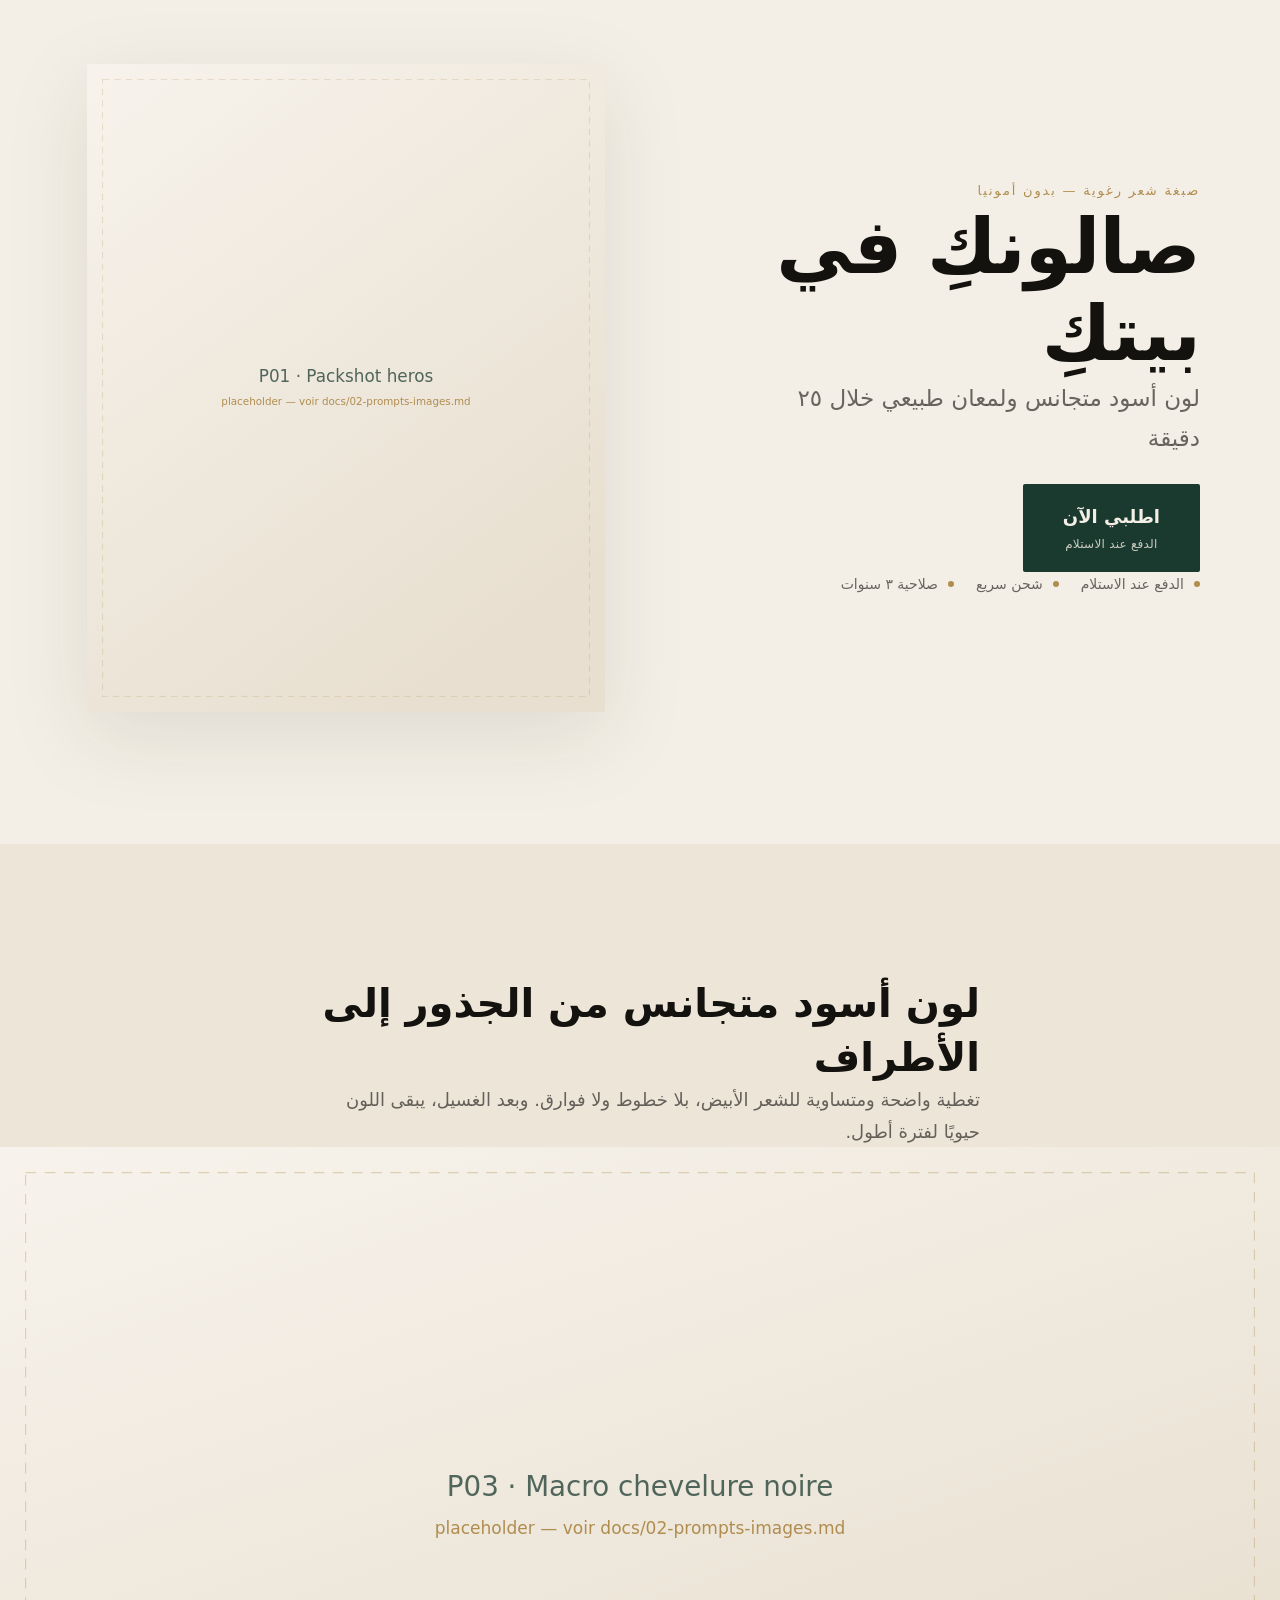
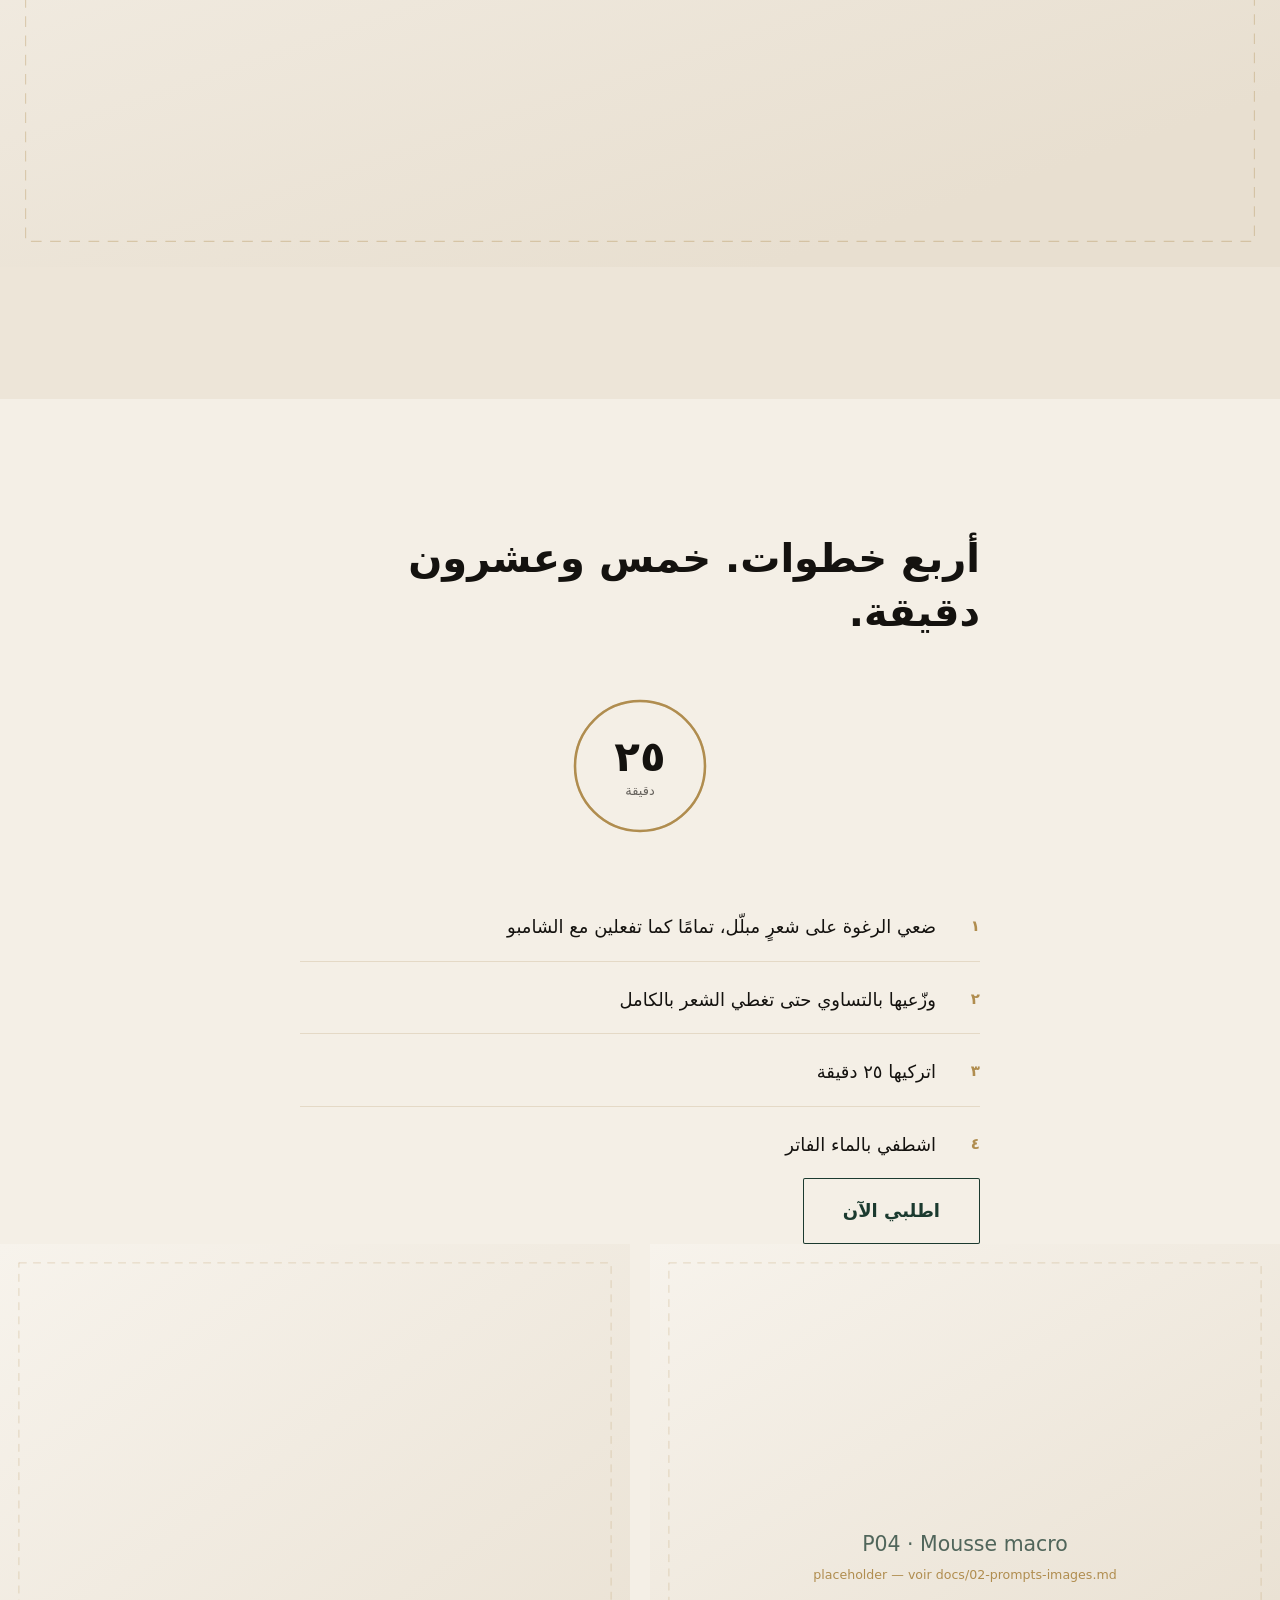
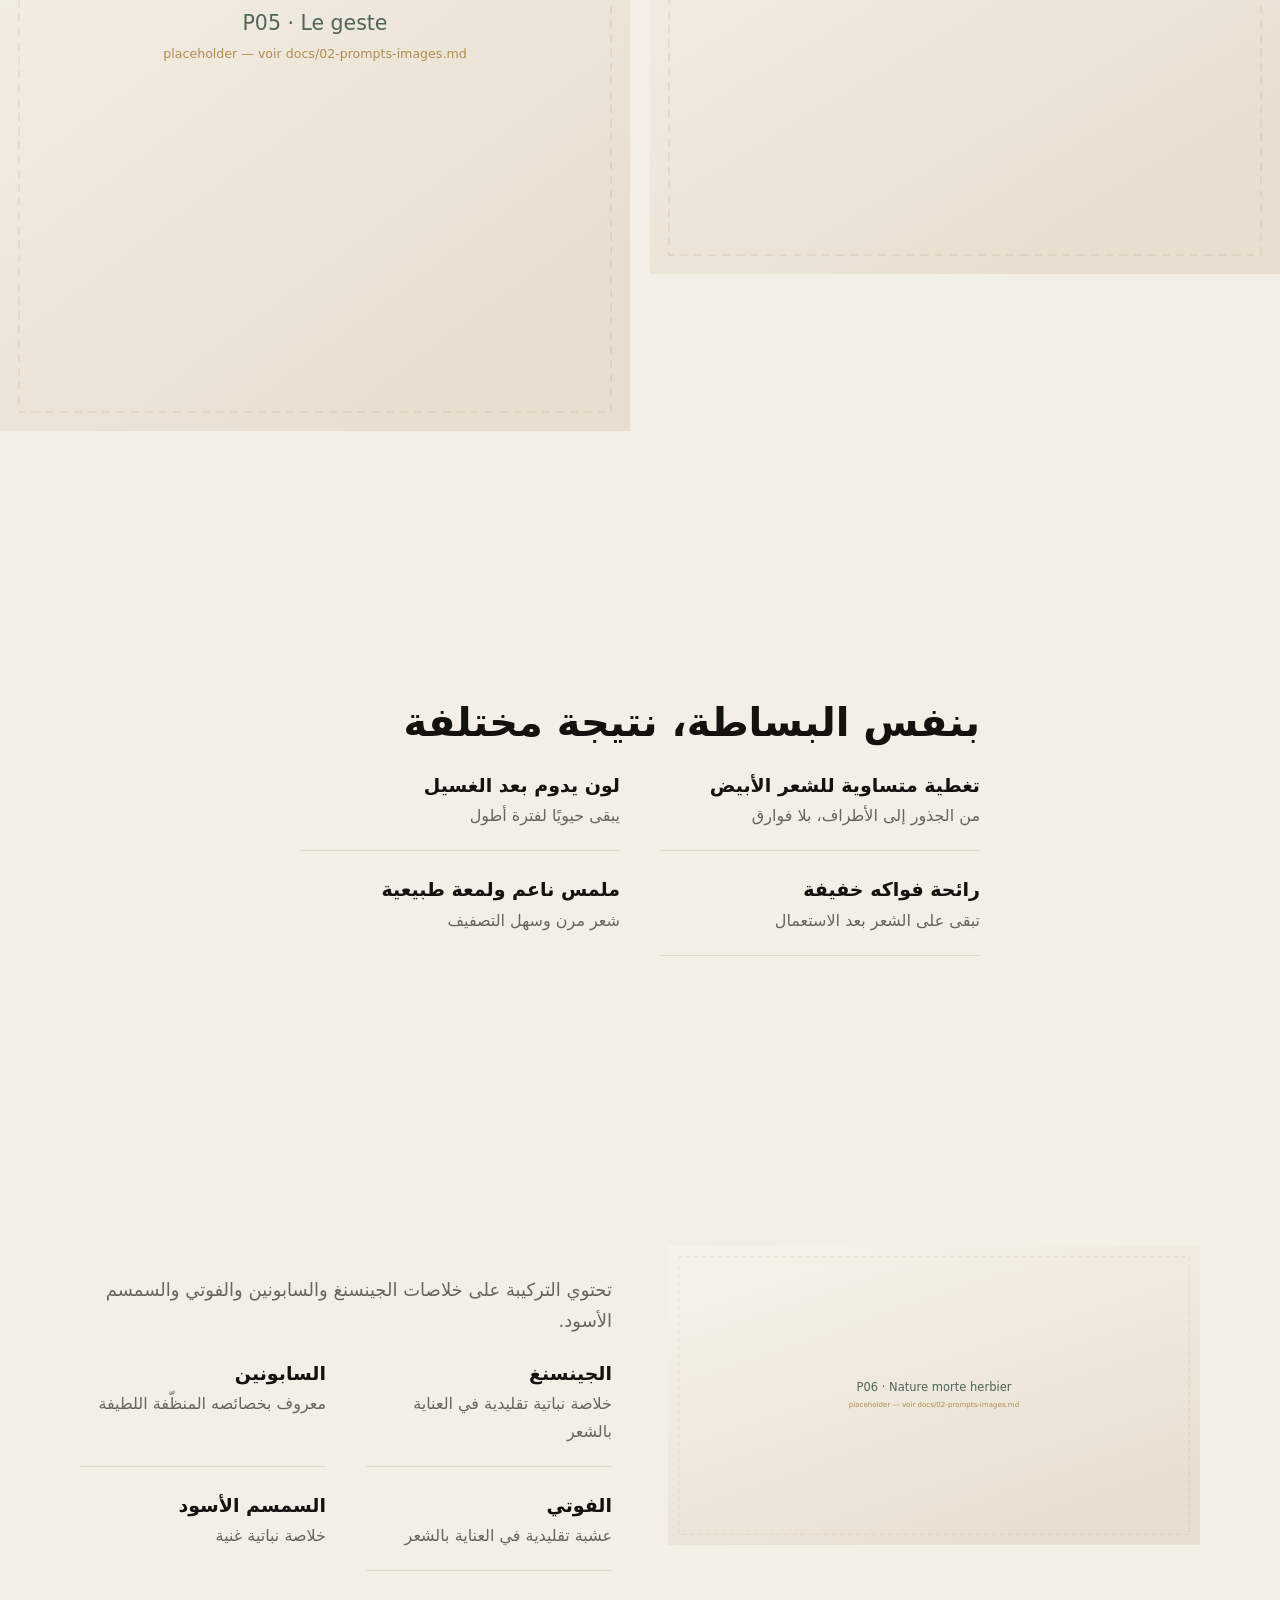
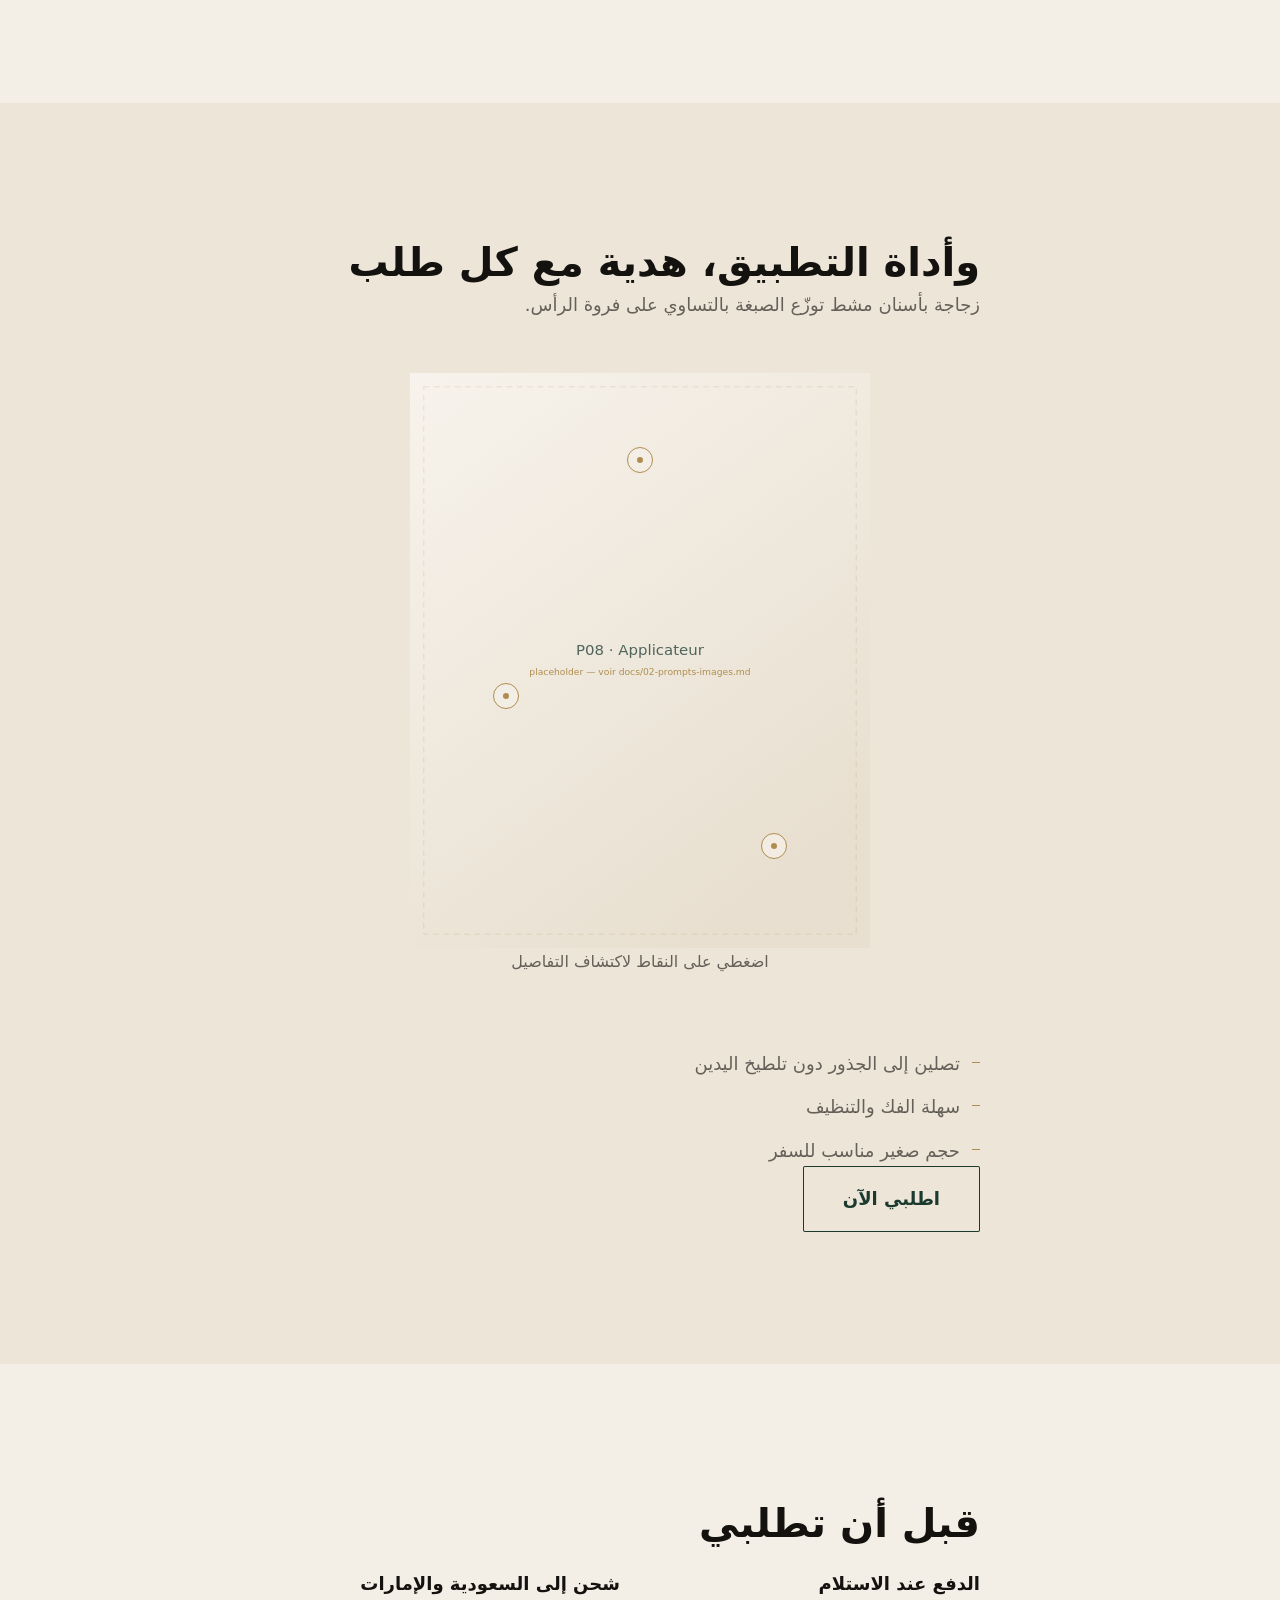
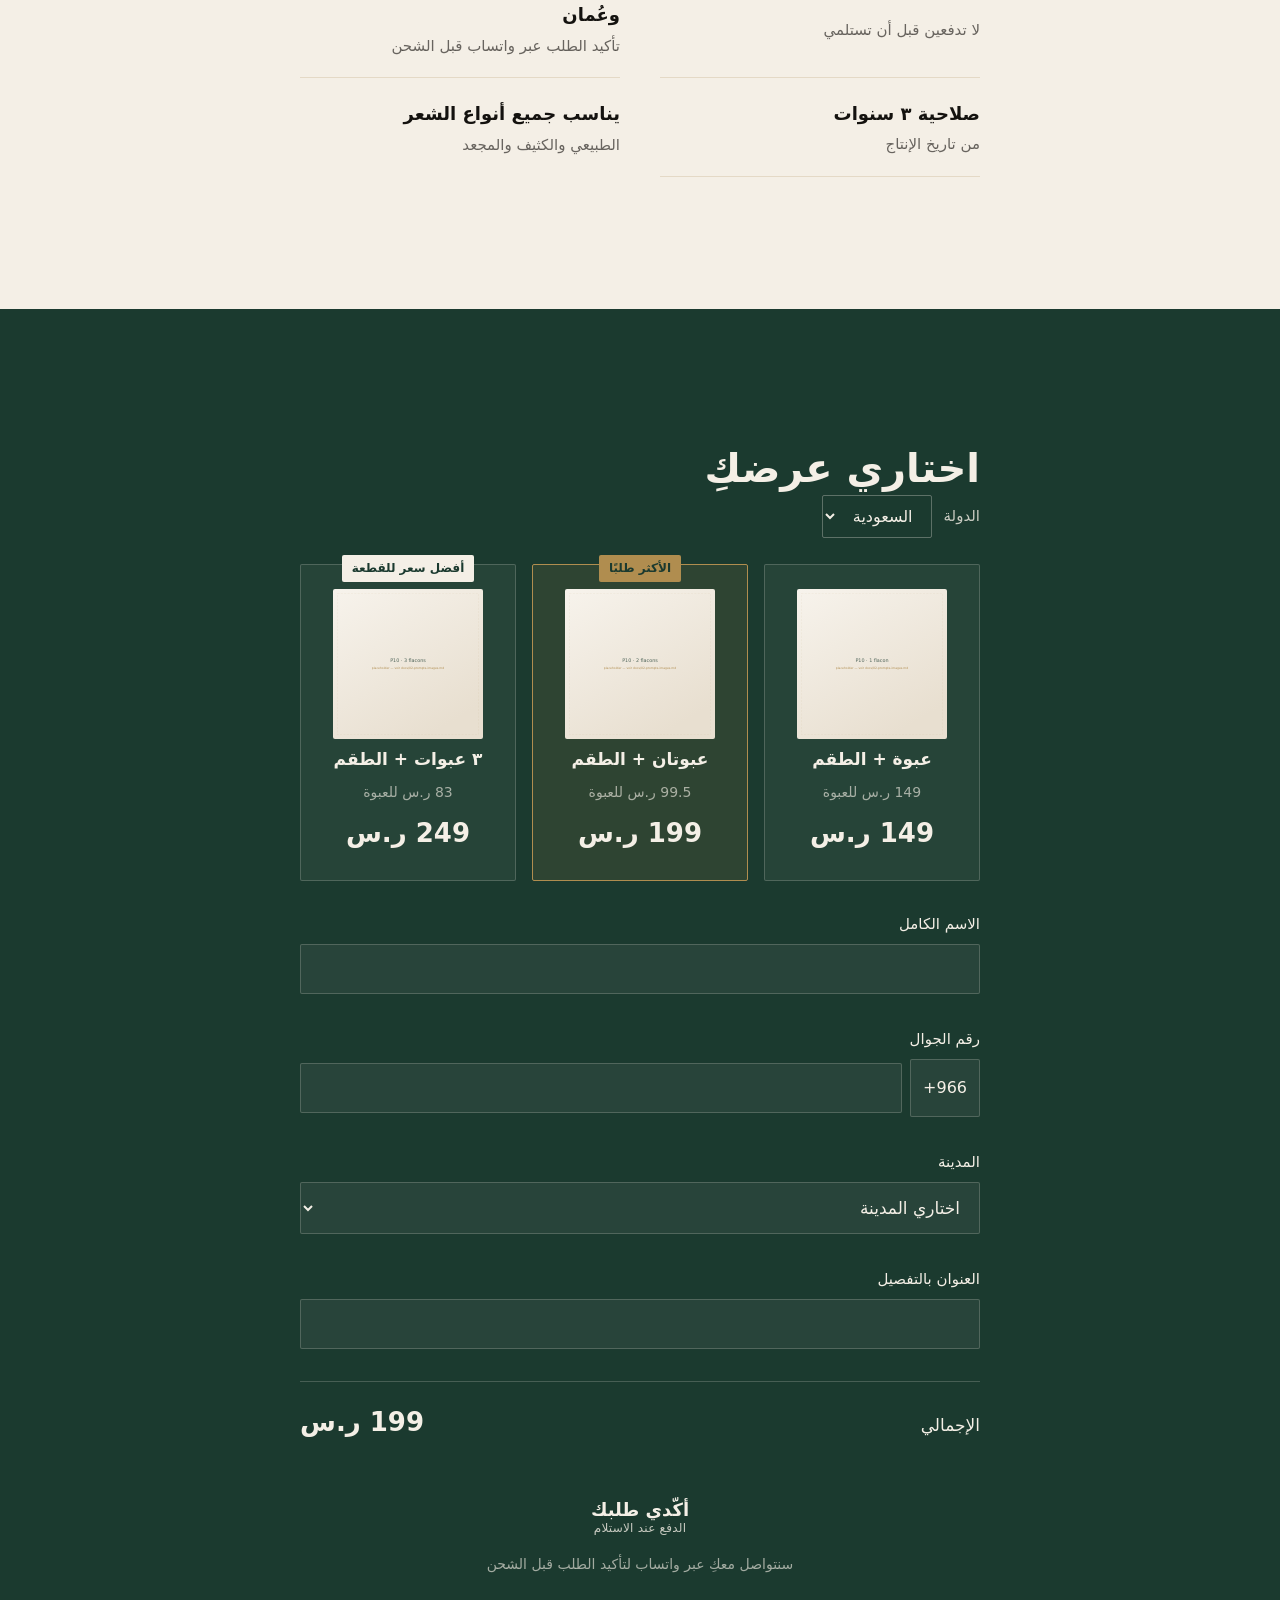
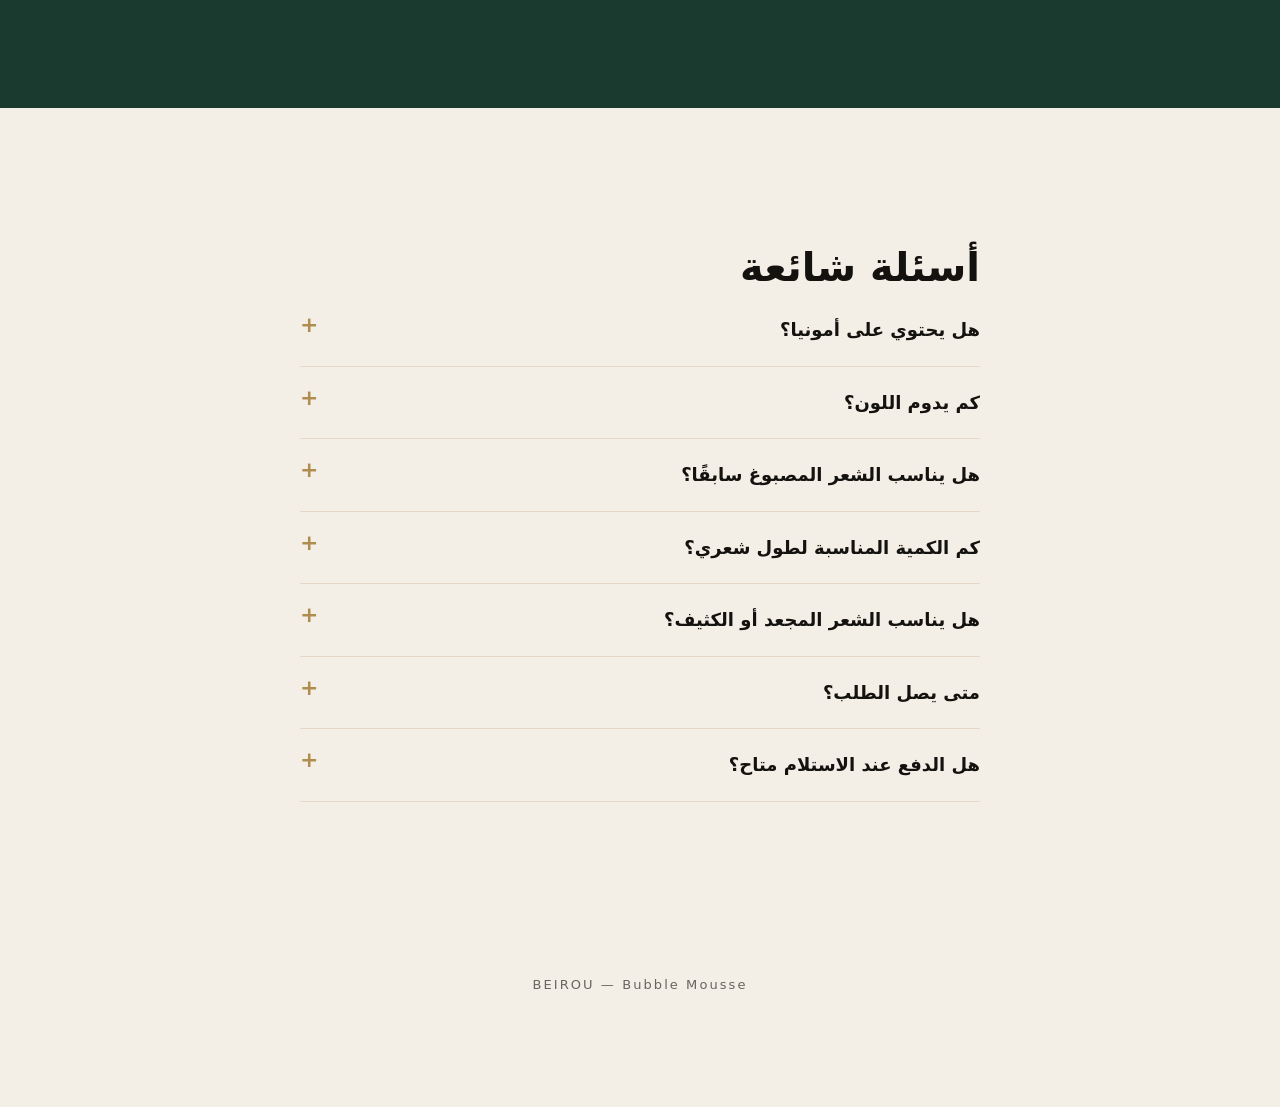
==== experiments/bubble-mousse-premium/prototype/index.html @ f6f44ac1 "Ajoute la grille tarifaire, la strategie Shopify et le prototype Pricing : devise SAR retenue, palie" ====
<!doctype html>
<html lang="ar" dir="rtl">
<head>
<meta charset="utf-8">
<meta name="viewport" content="width=device-width, initial-scale=1, viewport-fit=cover">
<title>Bubble Mousse — صالونكِ في بيتكِ</title>
<meta name="description" content="صبغة شعر رغوية بلون أسود متجانس ولمعان طبيعي خلال ٢٥ دقيقة. الدفع عند الاستلام.">
<link rel="stylesheet" href="lp-bm.css">
</head>
<body class="lp-bm">

<!-- ============ 1 · HERO ============ -->
<header class="lp-bm-hero">
  <div class="lp-bm-wrap lp-bm-hero__grid">
    <figure class="lp-bm-hero__media">
      <img src="img/hero.svg" alt="عبوة Bubble Mousse لصبغة الشعر الرغوية"
           width="800" height="1000" fetchpriority="high" decoding="async">
    </figure>
    <div class="lp-bm-hero__body">
      <p class="lp-bm-eyebrow">صبغة شعر رغوية — بدون أمونيا</p>
      <h1 class="lp-bm-h1">صالونكِ في بيتكِ</h1>
      <p class="lp-bm-lede">لون أسود متجانس ولمعان طبيعي خلال ٢٥ دقيقة</p>
      <a href="#offre" class="lp-bm-btn lp-bm-btn--primary">
        اطلبي الآن<span class="lp-bm-btn__sub">الدفع عند الاستلام</span>
      </a>
      <ul class="lp-bm-strip">
        <li>الدفع عند الاستلام</li>
        <li>شحن سريع</li>
        <li>صلاحية ٣ سنوات</li>
      </ul>
    </div>
  </div>
</header>

<main>

<!-- ============ 2 · LE RÉSULTAT ============ -->
<section class="lp-bm-sec lp-bm-sec--result" aria-labelledby="t-result">
  <div class="lp-bm-wrap lp-bm-narrow">
    <h2 id="t-result" class="lp-bm-h2 js-reveal">لون أسود متجانس من الجذور إلى الأطراف</h2>
    <p class="lp-bm-p js-reveal">
      تغطية واضحة ومتساوية للشعر الأبيض، بلا خطوط ولا فوارق.
      وبعد الغسيل، يبقى اللون حيويًا لفترة أطول.
    </p>
  </div>
  <figure class="lp-bm-figure js-reveal">
    <img src="img/result.svg" alt="خصلات شعر أسود لامع" width="1200" height="675" loading="lazy" decoding="async">
  </figure>
  <!-- EMPLACEMENT RÉSERVÉ : photos de résultat réelles. Ne jamais générer en IA. -->
</section>

<!-- ============ 3 · LES 25 MINUTES ============ -->
<section class="lp-bm-sec lp-bm-sec--steps" aria-labelledby="t-steps">
  <div class="lp-bm-wrap lp-bm-narrow">
    <h2 id="t-steps" class="lp-bm-h2 js-reveal">أربع خطوات. خمس وعشرون دقيقة.</h2>

    <div class="lp-bm-timer js-reveal" data-timer>
      <svg class="lp-bm-timer__svg" viewBox="0 0 120 120" aria-hidden="true">
        <circle class="lp-bm-timer__track" cx="60" cy="60" r="52"/>
        <circle class="lp-bm-timer__fill"  cx="60" cy="60" r="52"/>
      </svg>
      <p class="lp-bm-timer__num">٢٥<span>دقيقة</span></p>
    </div>

    <ol class="lp-bm-steps">
      <li class="js-reveal"><span class="lp-bm-steps__n">١</span>ضعي الرغوة على شعرٍ مبلّل، تمامًا كما تفعلين مع الشامبو</li>
      <li class="js-reveal"><span class="lp-bm-steps__n">٢</span>وزّعيها بالتساوي حتى تغطي الشعر بالكامل</li>
      <li class="js-reveal"><span class="lp-bm-steps__n">٣</span>اتركيها ٢٥ دقيقة</li>
      <li class="js-reveal"><span class="lp-bm-steps__n">٤</span>اشطفي بالماء الفاتر</li>
    </ol>

    <p class="lp-bm-cta-inline"><a href="#offre" class="lp-bm-btn lp-bm-btn--ghost">اطلبي الآن</a></p>
  </div>
  <figure class="lp-bm-figure lp-bm-figure--split js-reveal">
    <img src="img/foam.svg" alt="رغوة ناعمة" width="800" height="800" loading="lazy" decoding="async">
    <img src="img/gesture.svg" alt="توزيع الرغوة على الشعر" width="800" height="1000" loading="lazy" decoding="async">
  </figure>
</section>

<!-- ============ 4 · BÉNÉFICES ============ -->
<section class="lp-bm-sec" aria-labelledby="t-benefits">
  <div class="lp-bm-wrap lp-bm-narrow">
    <h2 id="t-benefits" class="lp-bm-h2 js-reveal">بنفس البساطة، نتيجة مختلفة</h2>
    <dl class="lp-bm-benefits">
      <div class="js-reveal"><dt>تغطية متساوية للشعر الأبيض</dt><dd>من الجذور إلى الأطراف، بلا فوارق</dd></div>
      <div class="js-reveal"><dt>لون يدوم بعد الغسيل</dt><dd>يبقى حيويًا لفترة أطول</dd></div>
      <div class="js-reveal"><dt>رائحة فواكه خفيفة</dt><dd>تبقى على الشعر بعد الاستعمال</dd></div>
      <div class="js-reveal"><dt>ملمس ناعم ولمعة طبيعية</dt><dd>شعر مرن وسهل التصفيف</dd></div>
    </dl>
  </div>
</section>

<!-- ============ 5 · BOTANIQUE ============ -->
<section class="lp-bm-sec lp-bm-sec--botanical" aria-labelledby="t-bot">
  <div class="lp-bm-wrap lp-bm-two">
    <figure class="lp-bm-figure js-reveal">
      <img src="img/botanical.svg" alt="خلاصات نباتية" width="1200" height="675" loading="lazy" decoding="async">
    </figure>
    <div>
      <h2 id="t-bot" class="lp-bm-h2 js-reveal">خلاصات نباتية في التركيبة</h2>
      <p class="lp-bm-p js-reveal">
        تحتوي التركيبة على خلاصات الجينسنغ والسابونين والفوتي والسمسم الأسود.
      </p>
      <!-- Formulation volontairement descriptive : ce que la formule CONTIENT,
           jamais ce que les extraits FONT. Ne pas ajouter « صبغة نباتية ». -->
      <dl class="lp-bm-actives">
        <div class="js-reveal"><dt>الجينسنغ</dt><dd>خلاصة نباتية تقليدية في العناية بالشعر</dd></div>
        <div class="js-reveal"><dt>السابونين</dt><dd>معروف بخصائصه المنظّفة اللطيفة</dd></div>
        <div class="js-reveal"><dt>الفوتي</dt><dd>عشبة تقليدية في العناية بالشعر</dd></div>
        <div class="js-reveal"><dt>السمسم الأسود</dt><dd>خلاصة نباتية غنية</dd></div>
      </dl>
    </div>
  </div>
</section>

<!-- ============ 6 · LE KIT OFFERT ============ -->
<section class="lp-bm-sec lp-bm-sec--kit" aria-labelledby="t-kit">
  <div class="lp-bm-wrap lp-bm-narrow">
    <h2 id="t-kit" class="lp-bm-h2 js-reveal">وأداة التطبيق، هدية مع كل طلب</h2>
    <p class="lp-bm-p js-reveal">زجاجة بأسنان مشط توزّع الصبغة بالتساوي على فروة الرأس.</p>
  </div>

  <div class="lp-bm-wrap lp-bm-hotspots js-reveal">
    <img src="img/applicator.svg" alt="زجاجة التطبيق بأسنان مشط" width="800" height="1000" loading="lazy" decoding="async">
    <button class="lp-bm-hs" style="--x:50%; --y:14%" data-hs="أسنان مشط توزّع الصبغة بالتساوي" aria-label="أسنان المشط"></button>
    <button class="lp-bm-hs" style="--x:62%; --y:52%" data-hs="خطوط قياس للتحكم بالكمية" aria-label="خطوط القياس"></button>
    <button class="lp-bm-hs" style="--x:38%; --y:76%" data-hs="بلاستيك مرن يمكن ضغطه بيد واحدة" aria-label="الجسم المرن"></button>
    <p class="lp-bm-hs__out" data-hs-out role="status">اضغطي على النقاط لاكتشاف التفاصيل</p>
  </div>

  <div class="lp-bm-wrap lp-bm-narrow">
    <ul class="lp-bm-list js-reveal">
      <li>تصلين إلى الجذور دون تلطيخ اليدين</li>
      <li>سهلة الفك والتنظيف</li>
      <li>حجم صغير مناسب للسفر</li>
    </ul>
    <p class="lp-bm-cta-inline"><a href="#offre" class="lp-bm-btn lp-bm-btn--ghost">اطلبي الآن</a></p>
  </div>
</section>

<!-- ============ 7 · RÉASSURANCE ============ -->
<section class="lp-bm-sec lp-bm-sec--trust" aria-labelledby="t-trust">
  <div class="lp-bm-wrap lp-bm-narrow">
    <h2 id="t-trust" class="lp-bm-h2 js-reveal">قبل أن تطلبي</h2>
    <ul class="lp-bm-trust js-reveal">
      <li><strong>الدفع عند الاستلام</strong><span>لا تدفعين قبل أن تستلمي</span></li>
      <li><strong>شحن إلى السعودية والإمارات وعُمان</strong><span>تأكيد الطلب عبر واتساب قبل الشحن</span></li>
      <li><strong>صلاحية ٣ سنوات</strong><span>من تاريخ الإنتاج</span></li>
      <li><strong>يناسب جميع أنواع الشعر</strong><span>الطبيعي والكثيف والمجعد</span></li>
    </ul>
    <!-- EMPLACEMENT RÉSERVÉ : avis clients RÉELS uniquement.
         Si aucun avis authentique n'est disponible, cette zone reste absente. -->
  </div>
</section>

<!-- ============ 8 · OFFRE + COMMANDE ============ -->
<section class="lp-bm-sec lp-bm-sec--offer" id="offre" aria-labelledby="t-offer">
  <div class="lp-bm-wrap lp-bm-narrow">
    <h2 id="t-offer" class="lp-bm-h2 js-reveal">اختاري عرضكِ</h2>

    <div class="lp-bm-country js-reveal">
      <label for="country">الدولة</label>
      <select id="country" name="country" data-country>
        <option value="SA" selected>السعودية</option>
        <option value="AE">الإمارات</option>
        <option value="OM">عُمان</option>
      </select>
    </div>

    <form class="lp-bm-form" data-form novalidate>
      <fieldset class="lp-bm-tiers">
        <legend class="lp-bm-sr">اختاري العرض</legend>

        <label class="lp-bm-tier">
          <input type="radio" name="tier" value="1" data-tier="1">
          <img src="img/pack-1.svg" alt="" width="800" height="800" loading="lazy">
          <span class="lp-bm-tier__name">عبوة + الطقم</span>
          <span class="lp-bm-tier__price" data-price="1"></span>
          <span class="lp-bm-tier__unit" data-unit="1"></span>
        </label>

        <label class="lp-bm-tier lp-bm-tier--best">
          <input type="radio" name="tier" value="2" data-tier="2" checked>
          <span class="lp-bm-tier__badge">الأكثر طلبًا</span>
          <img src="img/pack-2.svg" alt="" width="800" height="800" loading="lazy">
          <span class="lp-bm-tier__name">عبوتان + الطقم</span>
          <span class="lp-bm-tier__price" data-price="2"></span>
          <span class="lp-bm-tier__unit" data-unit="2"></span>
        </label>

        <label class="lp-bm-tier">
          <input type="radio" name="tier" value="3" data-tier="3">
          <span class="lp-bm-tier__badge lp-bm-tier__badge--alt">أفضل سعر للقطعة</span>
          <img src="img/pack-3.svg" alt="" width="800" height="800" loading="lazy">
          <span class="lp-bm-tier__name">٣ عبوات + الطقم</span>
          <span class="lp-bm-tier__price" data-price="3"></span>
          <span class="lp-bm-tier__unit" data-unit="3"></span>
        </label>
      </fieldset>

      <div class="lp-bm-field">
        <label for="fullname">الاسم الكامل</label>
        <input id="fullname" name="fullname" type="text" autocomplete="name" required>
        <p class="lp-bm-err" data-err="fullname"></p>
      </div>

      <div class="lp-bm-field">
        <label for="phone">رقم الجوال</label>
        <div class="lp-bm-phone">
          <span class="lp-bm-phone__cc" data-cc>+966</span>
          <input id="phone" name="phone" type="tel" inputmode="numeric"
                 autocomplete="tel-national" required>
        </div>
        <p class="lp-bm-err" data-err="phone"></p>
      </div>

      <div class="lp-bm-field">
        <label for="city">المدينة</label>
        <select id="city" name="city" data-city required></select>
        <p class="lp-bm-err" data-err="city"></p>
      </div>

      <div class="lp-bm-field">
        <label for="address">العنوان بالتفصيل</label>
        <input id="address" name="address" type="text" autocomplete="street-address" required>
        <p class="lp-bm-err" data-err="address"></p>
      </div>

      <div class="lp-bm-total">
        <span>الإجمالي</span>
        <strong data-total></strong>
      </div>

      <button type="submit" class="lp-bm-btn lp-bm-btn--primary lp-bm-btn--block">
        أكّدي طلبك<span class="lp-bm-btn__sub">الدفع عند الاستلام</span>
      </button>
      <p class="lp-bm-note">سنتواصل معكِ عبر واتساب لتأكيد الطلب قبل الشحن</p>
      <p class="lp-bm-ok" data-ok hidden>تم استلام طلبكِ. سنتواصل معكِ قريبًا لتأكيده.</p>
    </form>
  </div>
</section>

<!-- ============ 9 · FAQ ============ -->
<section class="lp-bm-sec lp-bm-sec--faq" aria-labelledby="t-faq">
  <div class="lp-bm-wrap lp-bm-narrow">
    <h2 id="t-faq" class="lp-bm-h2 js-reveal">أسئلة شائعة</h2>

    <details class="lp-bm-faq"><summary>هل يحتوي على أمونيا؟</summary>
      <p>المنتج مُعلن من الشركة المصنّعة على أنه خالٍ من الأمونيا.</p></details>

    <details class="lp-bm-faq"><summary>كم يدوم اللون؟</summary>
      <p>يبقى اللون حيويًا لفترة أطول بعد الغسيل. تختلف المدة حسب نوع الشعر وعدد مرات الغسيل.</p></details>

    <details class="lp-bm-faq"><summary>هل يناسب الشعر المصبوغ سابقًا؟</summary>
      <p>نعم، يمكن استعماله على الشعر المصبوغ سابقًا. يُنصح بتجربة كمية صغيرة على خصلة أولًا.</p></details>

    <details class="lp-bm-faq"><summary>كم الكمية المناسبة لطول شعري؟</summary>
      <p>تعتمد الكمية على طول الشعر وكثافته. خطوط القياس على زجاجة التطبيق تساعدكِ على التحكم بالجرعة.</p></details>

    <details class="lp-bm-faq"><summary>هل يناسب الشعر المجعد أو الكثيف؟</summary>
      <p>نعم، يناسب جميع أنواع الشعر الطبيعي والكثيف والمجعد.</p></details>

    <details class="lp-bm-faq"><summary>متى يصل الطلب؟</summary>
      <p><!-- À REMPLIR : délais réels par pays --><em>[في انتظار مدة الشحن الفعلية لكل دولة]</em></p></details>

    <details class="lp-bm-faq"><summary>هل الدفع عند الاستلام متاح؟</summary>
      <p>نعم. تدفعين للمندوب عند استلام الطلب.</p></details>
  </div>
</section>

</main>

<footer class="lp-bm-foot">
  <p>BEIROU — Bubble Mousse</p>
</footer>

<!-- Barre CTA fixe mobile : le prix y figure en permanence (protection du NDR) -->
<div class="lp-bm-sticky" data-sticky hidden>
  <span class="lp-bm-sticky__price" data-sticky-price></span>
  <a href="#offre" class="lp-bm-btn lp-bm-btn--primary lp-bm-btn--sm">اطلبي الآن</a>
</div>

<script src="lp-bm.js" defer></script>
</body>
</html>
---- experiments/bubble-mousse-premium/prototype/lp-bm.css ----
/* ==========================================================================
   Bubble Mousse — Concept A « الصالون الصامت »
   Isolation : tout est préfixé .lp-bm. Aucun style global, aucune dépendance.
   RTL : propriétés logiques uniquement, aucun left/right codé en dur.
   ========================================================================== */

.lp-bm {
  --ivory:        #F4EFE6;
  --ivory-2:      #EDE5D8;
  --ivory-3:      #E4D9C6;
  --green:        #1B3A2F;
  --green-2:      #2E6B52;
  --gold:         #B08D4F;
  --ink:          #14120F;
  --ink-60:       #14120Fa0;

  --pad:          clamp(20px, 5vw, 40px);
  --sec:          clamp(72px, 12vw, 132px);
  --radius:       2px;

  --f-sans: "Tajawal", "IBM Plex Sans Arabic", "Noto Sans Arabic",
            "Segoe UI", system-ui, sans-serif;

  margin: 0;
  background: var(--ivory);
  color: var(--ink);
  font-family: var(--f-sans);
  font-size: 17px;
  line-height: 1.75;
  -webkit-font-smoothing: antialiased;
  text-rendering: optimizeLegibility;
  overflow-x: hidden;
}

.lp-bm *, .lp-bm *::before, .lp-bm *::after { box-sizing: border-box; }
.lp-bm img { max-width: 100%; height: auto; display: block; }
.lp-bm h1, .lp-bm h2, .lp-bm p, .lp-bm dl, .lp-bm dd, .lp-bm ol, .lp-bm ul,
.lp-bm figure { margin: 0; }
.lp-bm ol, .lp-bm ul { padding: 0; list-style: none; }

.lp-bm-sr {
  position: absolute; width: 1px; height: 1px;
  padding: 0; margin: -1px; overflow: hidden;
  clip-path: inset(50%); white-space: nowrap;
}

.lp-bm-wrap { inline-size: min(100% - var(--pad) * 2, 1120px); margin-inline: auto; }
.lp-bm-narrow { inline-size: min(100% - var(--pad) * 2, 680px); }

/* ---------- Typographie ---------- */

.lp-bm-h1 {
  font-size: clamp(38px, 11vw, 76px);
  line-height: 1.15;
  font-weight: 700;
  letter-spacing: -0.01em;
  margin-block: 6px 14px;
}
.lp-bm-h2 {
  font-size: clamp(26px, 6vw, 40px);
  line-height: 1.35;
  font-weight: 700;
  margin-block-end: 18px;
}
.lp-bm-eyebrow {
  font-size: 13px; letter-spacing: 0.14em;
  text-transform: uppercase;
  color: var(--gold); font-weight: 500;
}
.lp-bm-lede { font-size: clamp(18px, 4.4vw, 23px); color: var(--ink-60); max-inline-size: 30ch; }
.lp-bm-p    { color: var(--ink-60); max-inline-size: 58ch; }

/* ---------- Boutons ---------- */

.lp-bm-btn {
  display: inline-flex; flex-direction: column; align-items: center;
  justify-content: center; gap: 1px;
  padding: 17px 40px;
  border: 0; border-radius: var(--radius);
  font-family: inherit; font-size: 18px; font-weight: 700;
  text-decoration: none; cursor: pointer;
  transition: transform .12s ease, background-color .2s ease;
}
.lp-bm-btn:active { transform: scale(.98); }
.lp-bm-btn--primary { background: var(--green); color: var(--ivory); }
.lp-bm-btn--primary:hover { background: var(--green-2); }
.lp-bm-btn--ghost {
  background: transparent; color: var(--green);
  box-shadow: inset 0 0 0 1px var(--green);
}
.lp-bm-btn--block { inline-size: 100%; }
.lp-bm-btn--sm { padding: 13px 26px; font-size: 16px; }
.lp-bm-btn__sub { font-size: 12px; font-weight: 400; opacity: .8; letter-spacing: .02em; }

/* ---------- 1 · Hero ---------- */

.lp-bm-hero { padding-block: clamp(28px, 6vw, 64px) var(--sec); }
.lp-bm-hero__grid { display: grid; gap: clamp(24px, 5vw, 56px); align-items: center; }
.lp-bm-hero__media img {
  inline-size: 100%; max-block-size: 56svh; object-fit: contain;
  filter: drop-shadow(0 24px 40px #14120f18);
}
.lp-bm-strip {
  display: flex; flex-wrap: wrap; gap: 8px 22px;
  margin-block-start: 22px; font-size: 14px; color: var(--ink-60);
}
.lp-bm-strip li { position: relative; padding-inline-start: 16px; }
.lp-bm-strip li::before {
  content: ""; position: absolute; inset-block-start: .68em; inset-inline-start: 0;
  inline-size: 6px; block-size: 6px; border-radius: 50%; background: var(--gold);
}
.lp-bm-hero__body .lp-bm-btn { margin-block-start: 26px; }

/* ---------- Sections ---------- */

.lp-bm-sec { padding-block: var(--sec); }
.lp-bm-sec--result,
.lp-bm-sec--kit    { background: var(--ivory-2); }
.lp-bm-sec--offer  { background: var(--green); color: var(--ivory); }
.lp-bm-sec--offer .lp-bm-h2 { color: var(--ivory); }

.lp-bm-figure { margin-block-start: clamp(28px, 6vw, 56px); }
.lp-bm-figure img { inline-size: 100%; }
.lp-bm-figure--split { display: grid; gap: 12px; }
.lp-bm-two { display: grid; gap: clamp(28px, 5vw, 56px); align-items: center; }
.lp-bm-cta-inline { margin-block-start: clamp(28px, 5vw, 44px); }

/* ---------- 3 · Timer 25 minutes (animation signature) ---------- */

.lp-bm-timer {
  position: relative; inline-size: 150px; block-size: 150px;
  margin: clamp(30px, 6vw, 52px) auto;
}
.lp-bm-timer__svg { inline-size: 100%; block-size: 100%; transform: rotate(-90deg); }
.lp-bm-timer__track, .lp-bm-timer__fill {
  fill: none; stroke-width: 2; stroke-linecap: round;
}
.lp-bm-timer__track { stroke: var(--ivory-3); }
.lp-bm-timer__fill {
  stroke: var(--gold);
  stroke-dasharray: 327;
  stroke-dashoffset: 327;
  transition: stroke-dashoffset 1200ms cubic-bezier(.22,.61,.36,1);
}
.lp-bm-timer.is-on .lp-bm-timer__fill { stroke-dashoffset: 0; }
.lp-bm-timer__num {
  position: absolute; inset: 0;
  display: flex; flex-direction: column; align-items: center; justify-content: center;
  font-size: 42px; font-weight: 700; line-height: 1;
}
.lp-bm-timer__num span { font-size: 13px; font-weight: 400; color: var(--ink-60); margin-block-start: 6px; }

.lp-bm-steps { display: grid; gap: 4px; counter-reset: s; }
.lp-bm-steps li {
  display: grid; grid-template-columns: auto 1fr; gap: 16px; align-items: start;
  padding-block: 18px;
  border-block-end: 1px solid var(--ivory-3);
}
.lp-bm-steps li:last-child { border-block-end: 0; }
.lp-bm-steps__n {
  font-size: 15px; color: var(--gold); font-weight: 700;
  inline-size: 28px; padding-block-start: 2px;
}

/* ---------- 4 & 5 · Listes de définitions ---------- */

.lp-bm-benefits, .lp-bm-actives { display: grid; gap: 2px; margin-block-start: 14px; }
.lp-bm-benefits > div, .lp-bm-actives > div {
  padding-block: 20px; border-block-end: 1px solid var(--ivory-3);
}
.lp-bm-benefits > div:last-child, .lp-bm-actives > div:last-child { border-block-end: 0; }
.lp-bm-benefits dt, .lp-bm-actives dt { font-weight: 700; font-size: 19px; }
.lp-bm-benefits dd, .lp-bm-actives dd { color: var(--ink-60); margin: 0; font-size: 16px; }

.lp-bm-list { margin-block-start: 24px; display: grid; gap: 12px; color: var(--ink-60); }
.lp-bm-list li { position: relative; padding-inline-start: 20px; }
.lp-bm-list li::before {
  content: ""; position: absolute; inset-block-start: .78em; inset-inline-start: 0;
  inline-size: 8px; block-size: 1px; background: var(--gold);
}

/* ---------- 6 · Hotspots applicateur ---------- */

.lp-bm-hotspots { position: relative; margin-block: clamp(28px, 6vw, 52px); }
.lp-bm-hotspots img { margin-inline: auto; inline-size: min(100%, 460px); }
.lp-bm-hs {
  position: absolute;
  inset-block-start: var(--y); inset-inline-start: var(--x);
  translate: 50% -50%;
  inline-size: 26px; block-size: 26px; padding: 0;
  border: 1px solid var(--gold); border-radius: 50%;
  background: #F4EFE6cc; cursor: pointer;
}
.lp-bm-hs::after {
  content: ""; position: absolute; inset: 50% auto auto 50%; translate: -50% -50%;
  inline-size: 6px; block-size: 6px; border-radius: 50%; background: var(--gold);
}
.lp-bm-hs.is-on { background: var(--gold); }
.lp-bm-hs.is-on::after { background: var(--ivory); }
.lp-bm-hs__out {
  text-align: center; margin-block-start: 18px;
  font-size: 16px; color: var(--ink-60); min-block-size: 3em;
}

/* ---------- 7 · Réassurance ---------- */

.lp-bm-trust { display: grid; gap: 2px; }
.lp-bm-trust li {
  display: grid; gap: 2px; padding-block: 18px;
  border-block-end: 1px solid var(--ivory-3);
}
.lp-bm-trust li:last-child { border-block-end: 0; }
.lp-bm-trust strong { font-size: 18px; }
.lp-bm-trust span { color: var(--ink-60); font-size: 15px; }

/* ---------- 8 · Offre ---------- */

.lp-bm-country { display: flex; align-items: center; gap: 12px; margin-block-end: 26px; }
.lp-bm-country label { font-size: 15px; opacity: .8; }
.lp-bm-country select {
  font-family: inherit; font-size: 16px; padding: 10px 14px;
  color: var(--ivory); background: transparent;
  border: 1px solid #F4EFE64d; border-radius: var(--radius);
}
.lp-bm-country select option { color: var(--ink); }

.lp-bm-tiers { border: 0; padding: 0; margin: 0 0 30px; display: grid; gap: 12px; }
.lp-bm-tier {
  position: relative; display: grid;
  grid-template-columns: 68px minmax(0, 1fr) auto;
  grid-template-areas: "img name price" "img unit price";
  gap: 2px 16px; align-items: center;
  padding: 16px; cursor: pointer;
  border: 1px solid #F4EFE633; border-radius: var(--radius);
  background: #F4EFE60d;
  transition: border-color .2s ease, background-color .2s ease;
}
.lp-bm-tier img { grid-area: img; inline-size: 68px; border-radius: var(--radius); }
.lp-bm-tier__name  { grid-area: name; font-weight: 700; font-size: 17px; text-wrap: balance; }
.lp-bm-tier__unit  { grid-area: unit; font-size: 14px; color: #F4EFE6a0; }
.lp-bm-tier__price { grid-area: price; font-size: 21px; font-weight: 700; white-space: nowrap; }
.lp-bm-tier input { position: absolute; opacity: 0; pointer-events: none; }
.lp-bm-tier:has(input:checked) { border-color: var(--gold); background: #B08D4F1f; }
.lp-bm-tier:has(input:focus-visible) { outline: 2px solid var(--gold); outline-offset: 3px; }
.lp-bm-tier__badge {
  position: absolute; inset-block-start: -10px; inset-inline-start: 16px;
  background: var(--gold); color: var(--green);
  font-size: 12px; font-weight: 700; padding: 3px 10px; border-radius: var(--radius);
}
.lp-bm-tier__badge--alt { background: var(--ivory); color: var(--green); }

.lp-bm-field { margin-block-end: 16px; }
.lp-bm-field label { display: block; font-size: 15px; margin-block-end: 6px; }
.lp-bm-field input, .lp-bm-field select {
  inline-size: 100%; font-family: inherit; font-size: 17px;
  padding: 14px 15px; color: var(--ivory);
  background: #F4EFE60f; border: 1px solid #F4EFE633; border-radius: var(--radius);
}
.lp-bm-field select option { color: var(--ink); }
.lp-bm-field input:focus, .lp-bm-field select:focus,
.lp-bm-country select:focus { outline: 2px solid var(--gold); outline-offset: 2px; }
.lp-bm-field input[aria-invalid="true"], .lp-bm-field select[aria-invalid="true"] {
  border-color: #E4A0A0;
}

.lp-bm-phone { display: grid; grid-template-columns: auto 1fr; gap: 8px; align-items: center; }
.lp-bm-phone__cc {
  padding: 14px 12px; font-size: 16px; direction: ltr;
  border: 1px solid #F4EFE633; border-radius: var(--radius); background: #F4EFE60f;
}
.lp-bm-phone input { direction: ltr; text-align: start; }

.lp-bm-err { font-size: 14px; color: #E9B4B4; margin-block-start: 5px; min-block-size: 1.2em; }

.lp-bm-total {
  display: flex; justify-content: space-between; align-items: baseline;
  padding-block: 18px; margin-block-end: 18px;
  border-block-start: 1px solid #F4EFE633;
  font-size: 17px;
}
.lp-bm-total strong { font-size: 26px; }
.lp-bm-note { font-size: 14px; color: #F4EFE6a0; text-align: center; margin-block-start: 12px; }
.lp-bm-ok {
  margin-block-start: 16px; padding: 14px;
  background: var(--gold); color: var(--green);
  text-align: center; font-weight: 700; border-radius: var(--radius);
}

/* ---------- 9 · FAQ ---------- */

.lp-bm-faq { border-block-end: 1px solid var(--ivory-3); }
.lp-bm-faq summary {
  padding-block: 20px; cursor: pointer; font-weight: 700; font-size: 18px;
  list-style: none; display: flex; justify-content: space-between; gap: 16px;
}
.lp-bm-faq summary::-webkit-details-marker { display: none; }
.lp-bm-faq summary::after { content: "+"; color: var(--gold); font-size: 22px; line-height: 1; }
.lp-bm-faq[open] summary::after { content: "–"; }
.lp-bm-faq p { padding-block-end: 20px; color: var(--ink-60); max-inline-size: 58ch; }

/* ---------- Pied ---------- */

.lp-bm-foot {
  padding-block: 40px 110px; text-align: center;
  font-size: 13px; letter-spacing: .16em; color: var(--ink-60);
}

/* ---------- Barre CTA fixe ---------- */

.lp-bm-sticky {
  position: fixed; inset-block-end: 0; inset-inline: 0; z-index: 20;
  display: flex; align-items: center; justify-content: space-between; gap: 14px;
  padding: 12px var(--pad) calc(12px + env(safe-area-inset-bottom));
  background: #F4EFE6f2; border-block-start: 1px solid var(--ivory-3);
  backdrop-filter: blur(8px);
  transform: translateY(100%);
  transition: transform .25s ease;
}
.lp-bm-sticky.is-on { transform: translateY(0); }
.lp-bm-sticky__price { font-size: 19px; font-weight: 700; }

/* ---------- Révélation au scroll ---------- */

.js-reveal { opacity: 0; transform: translateY(12px); }
.js-reveal.is-in {
  opacity: 1; transform: none;
  transition: opacity .4s ease, transform .4s ease;
}
.no-js .js-reveal { opacity: 1; transform: none; }

/* ---------- Desktop ---------- */

@media (min-width: 860px) {
  .lp-bm { font-size: 18px; }
  .lp-bm-hero__grid { grid-template-columns: 1fr 1fr; }
  .lp-bm-hero__media { order: 2; }
  .lp-bm-hero__media img { max-block-size: 72svh; }
  .lp-bm-figure--split { grid-template-columns: 1fr 1fr; gap: 20px; }
  .lp-bm-two { grid-template-columns: 1fr 1fr; }
  .lp-bm-benefits, .lp-bm-actives { grid-template-columns: 1fr 1fr; gap: 2px 40px; }
  .lp-bm-trust { grid-template-columns: 1fr 1fr; gap: 2px 40px; }
  .lp-bm-tiers { grid-template-columns: repeat(3, 1fr); gap: 16px; }
  .lp-bm-tier {
    grid-template-columns: 1fr;
    grid-template-areas: "img" "name" "unit" "price";
    text-align: center; padding: 24px 18px; gap: 6px;
  }
  .lp-bm-tier img { inline-size: 100%; max-inline-size: 150px; margin-inline: auto; }
  .lp-bm-tier__price { font-size: 26px; }
  /* Centrage indépendant de la direction : inset-inline: 50% écraserait la
     largeur à zéro en fixant les deux bords. */
  .lp-bm-tier__badge {
    inset-inline: 0; margin-inline: auto;
    inline-size: fit-content; white-space: nowrap;
  }
  .lp-bm-sticky { display: none; }
}

/* ---------- Fallback mouvement réduit ---------- */

@media (prefers-reduced-motion: reduce) {
  .lp-bm *, .lp-bm *::before, .lp-bm *::after {
    animation-duration: .001ms !important;
    transition-duration: .001ms !important;
  }
  .js-reveal { opacity: 1 !important; transform: none !important; }
  .lp-bm-timer__fill { stroke-dashoffset: 0 !important; }
  .lp-bm-sticky { transform: translateY(0); }
}
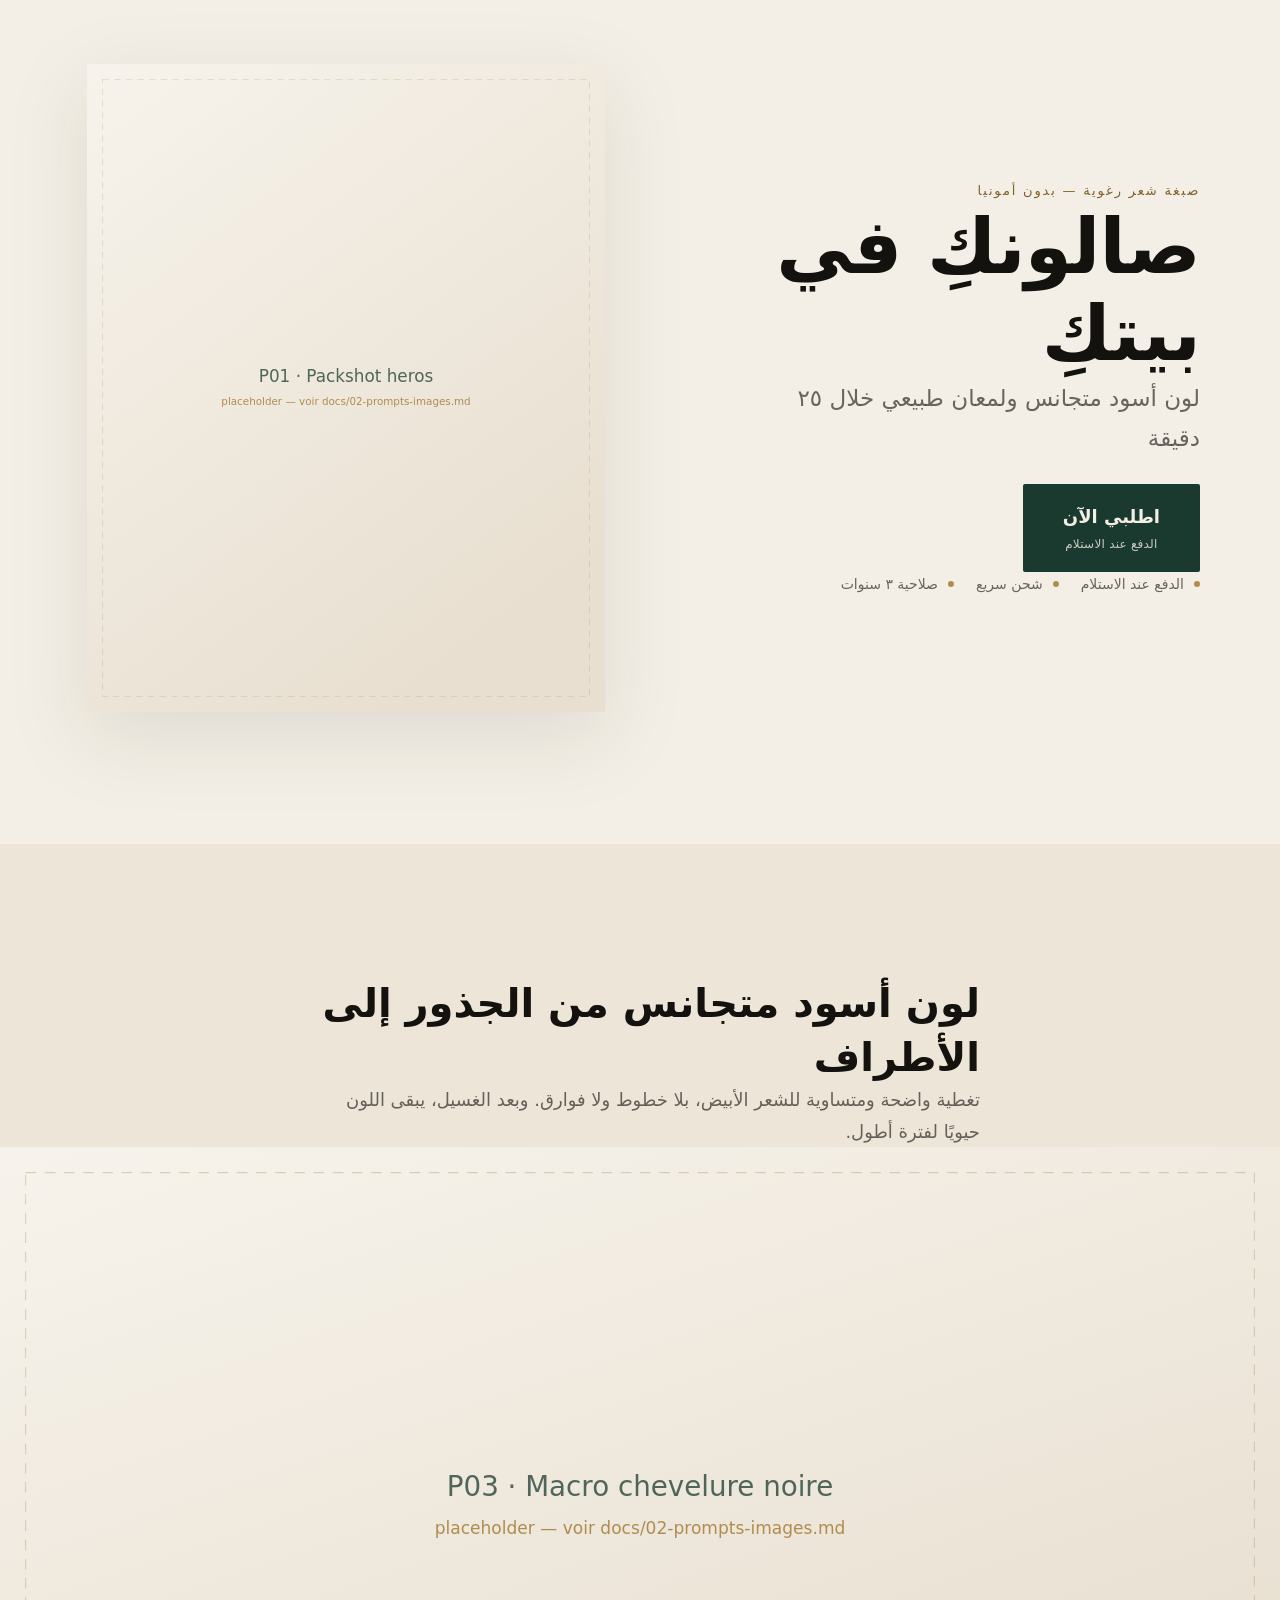
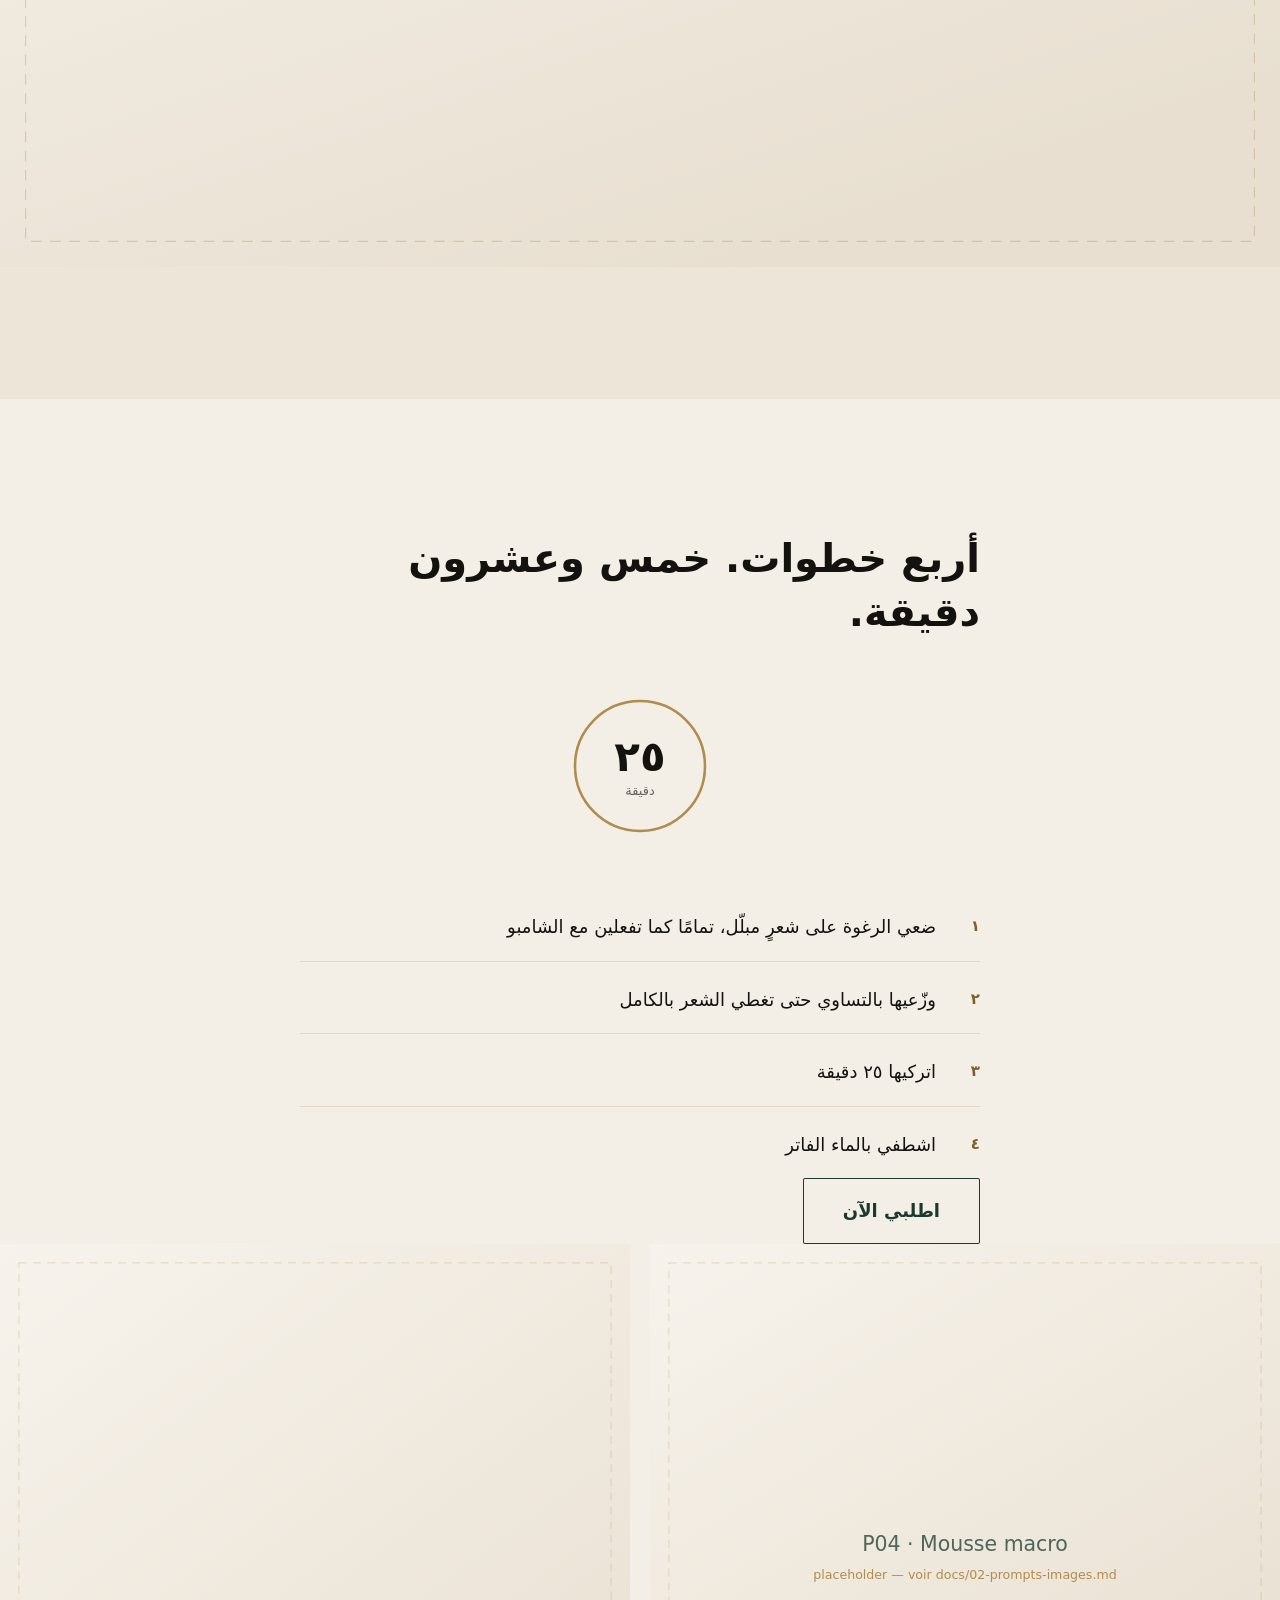
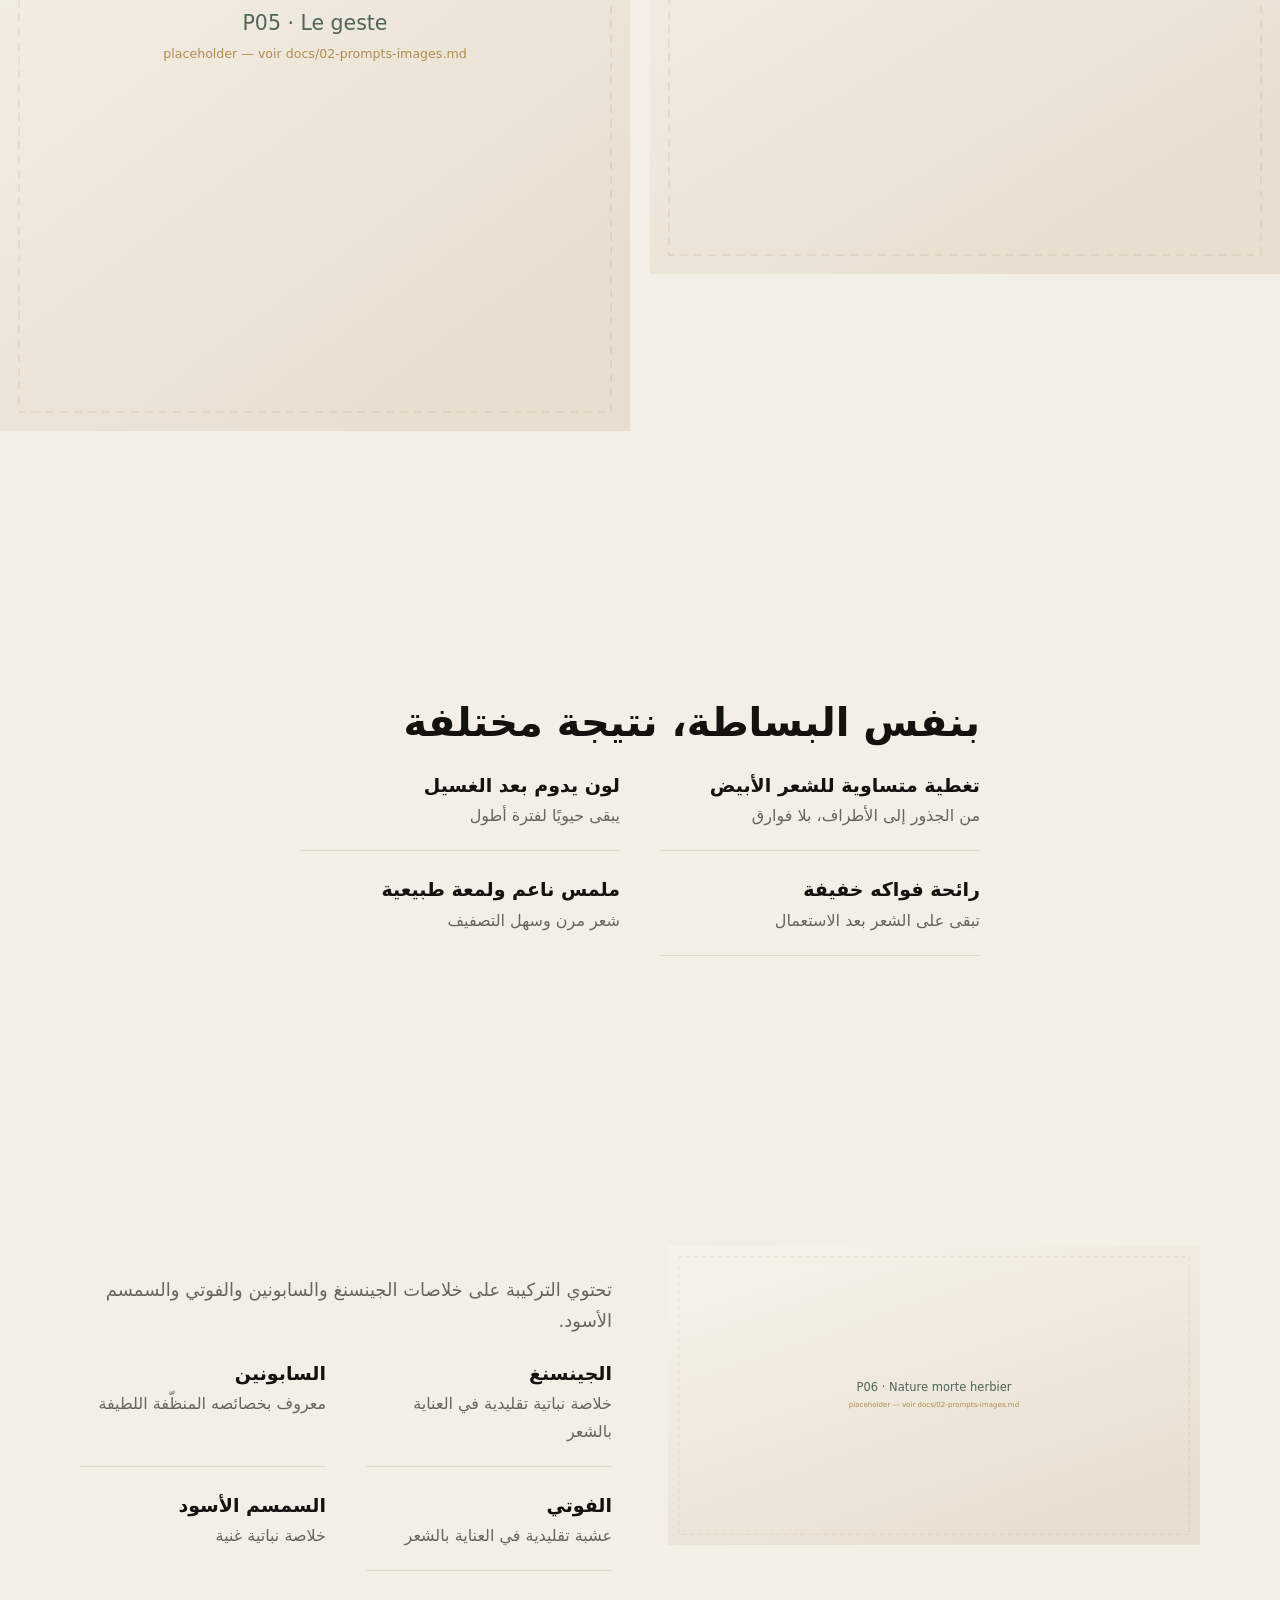
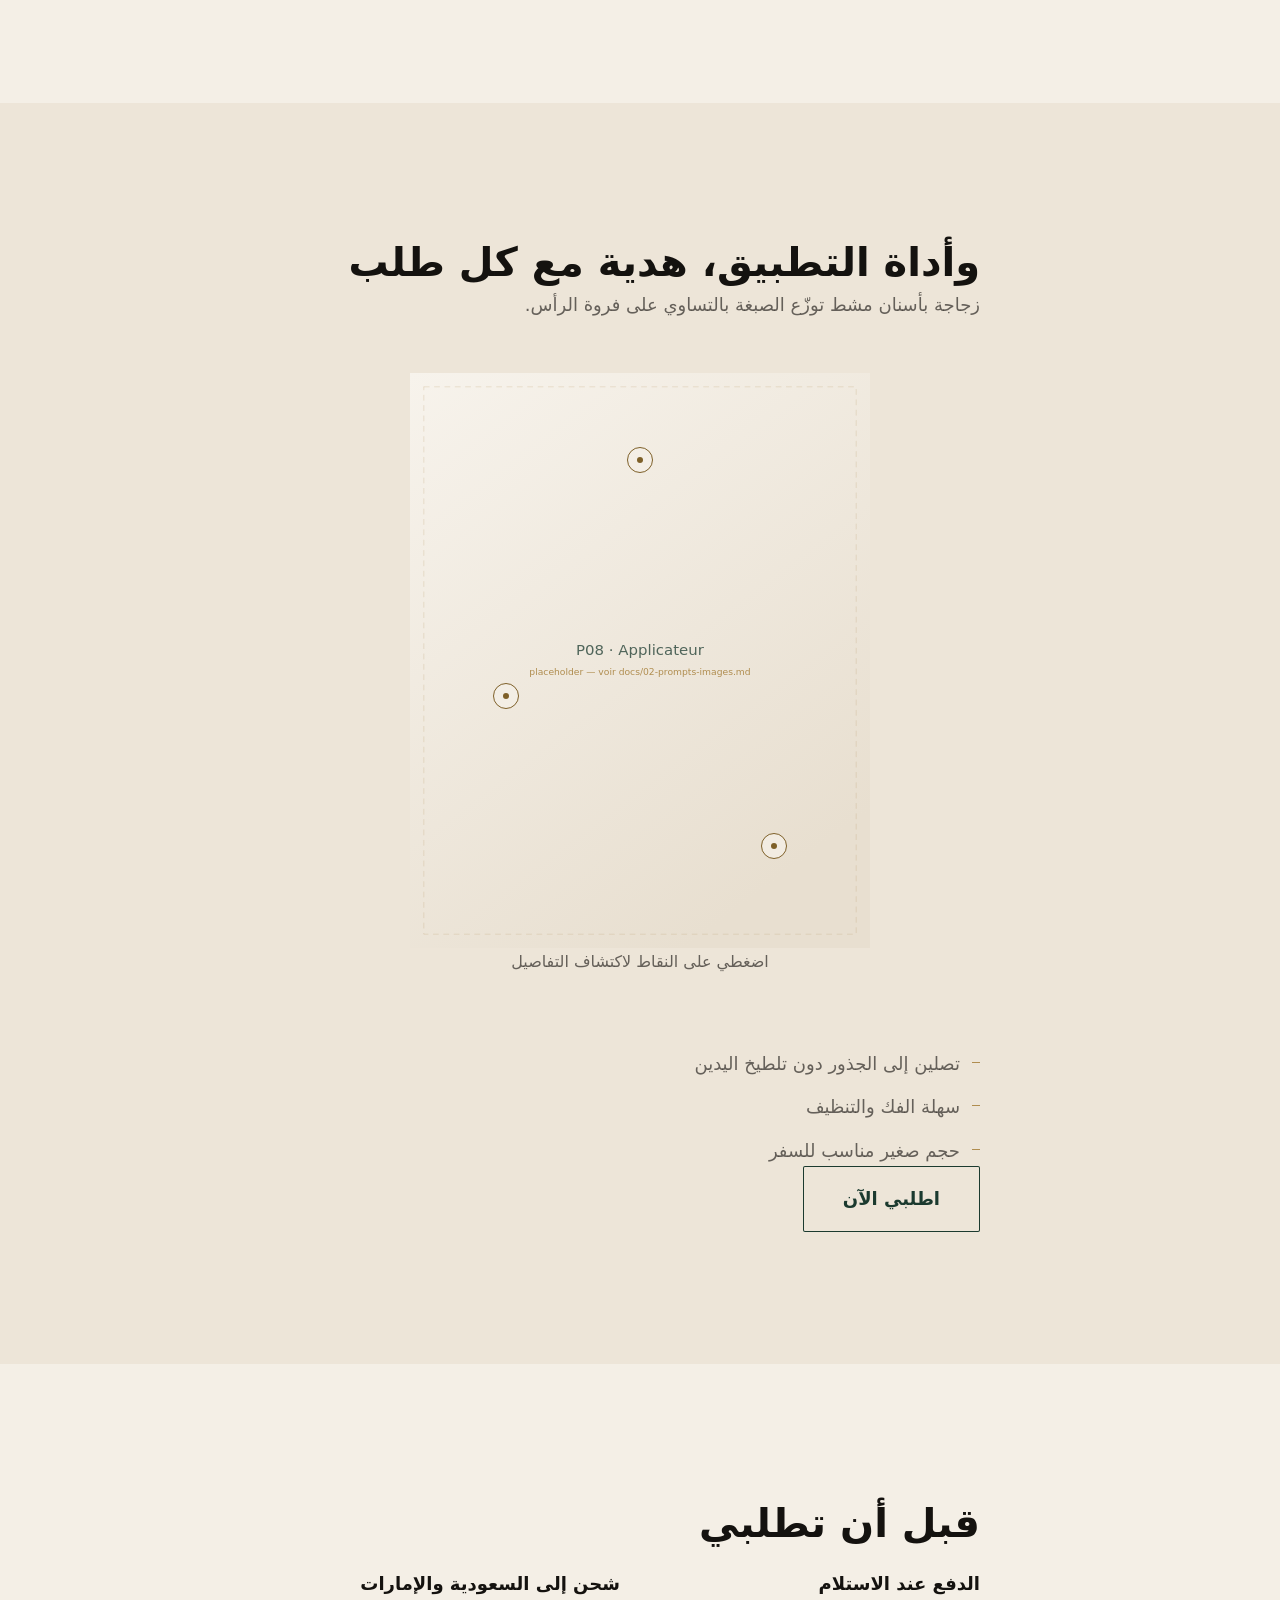
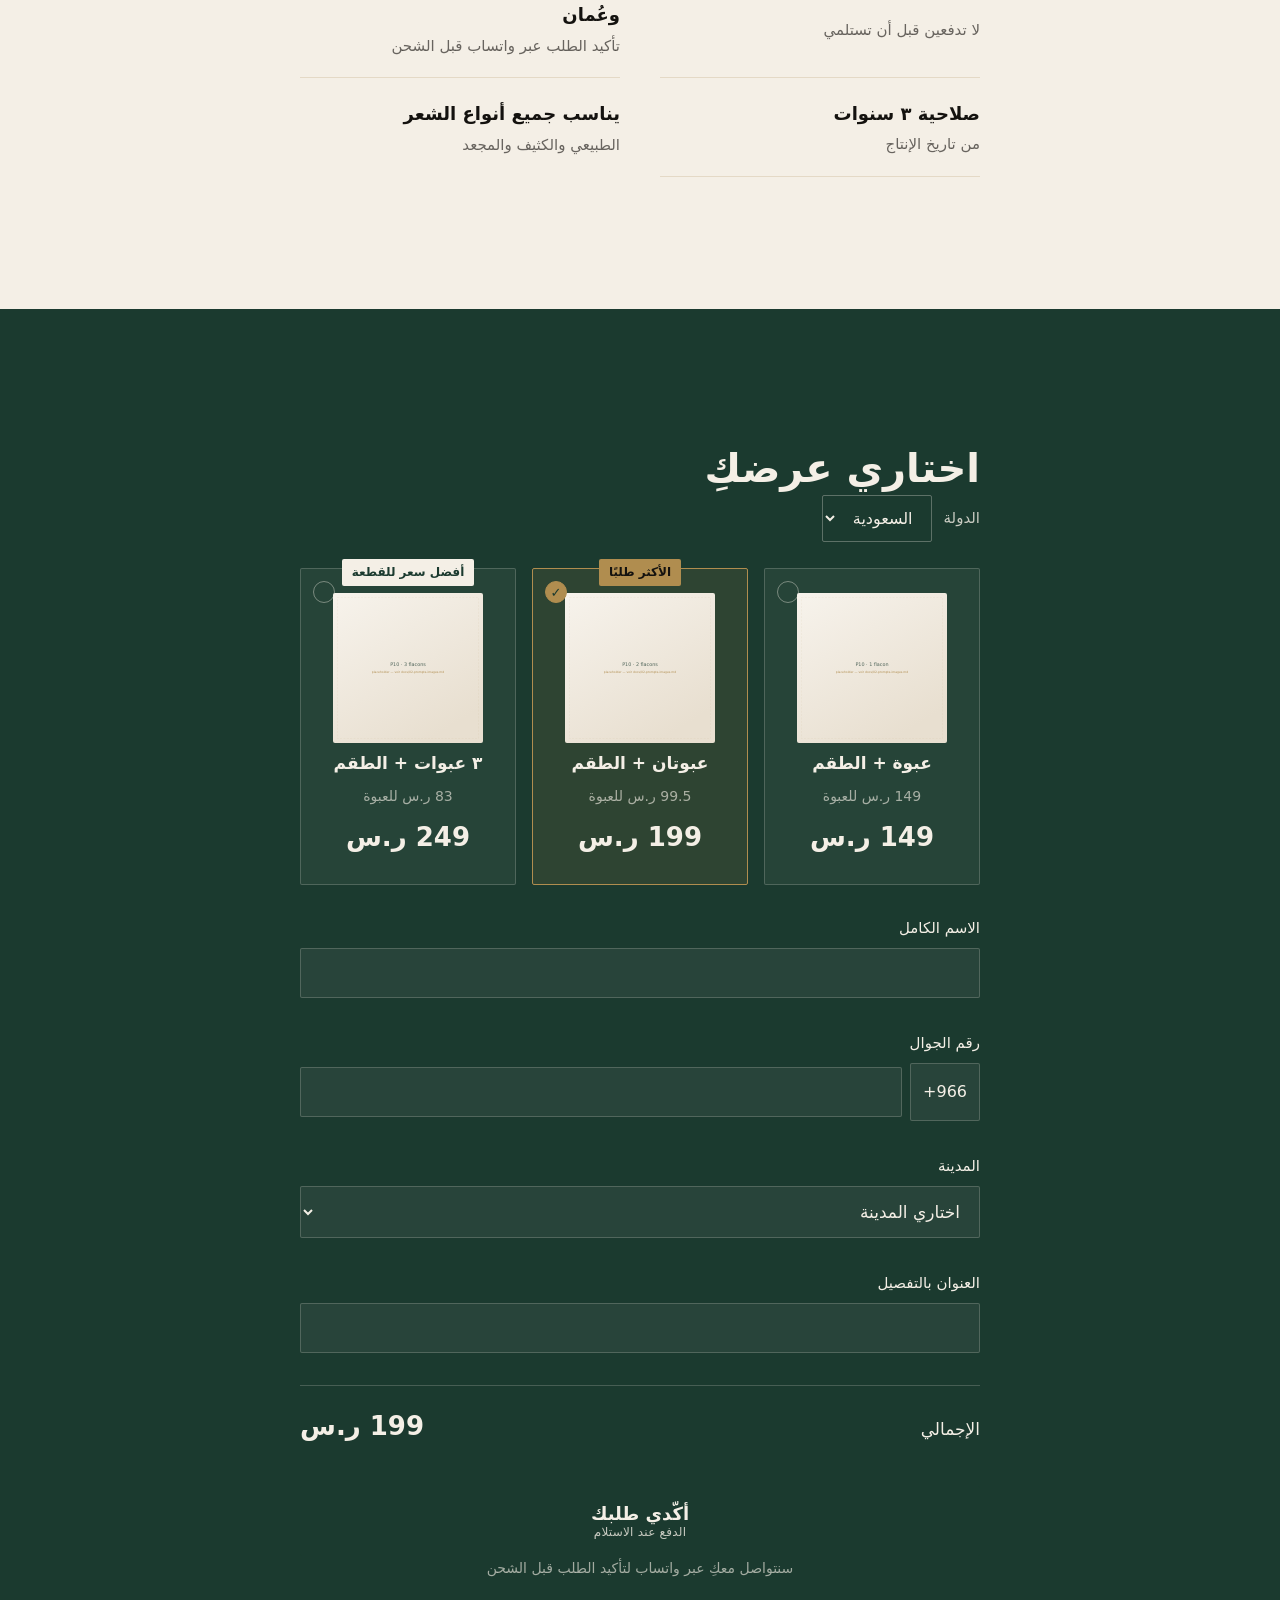
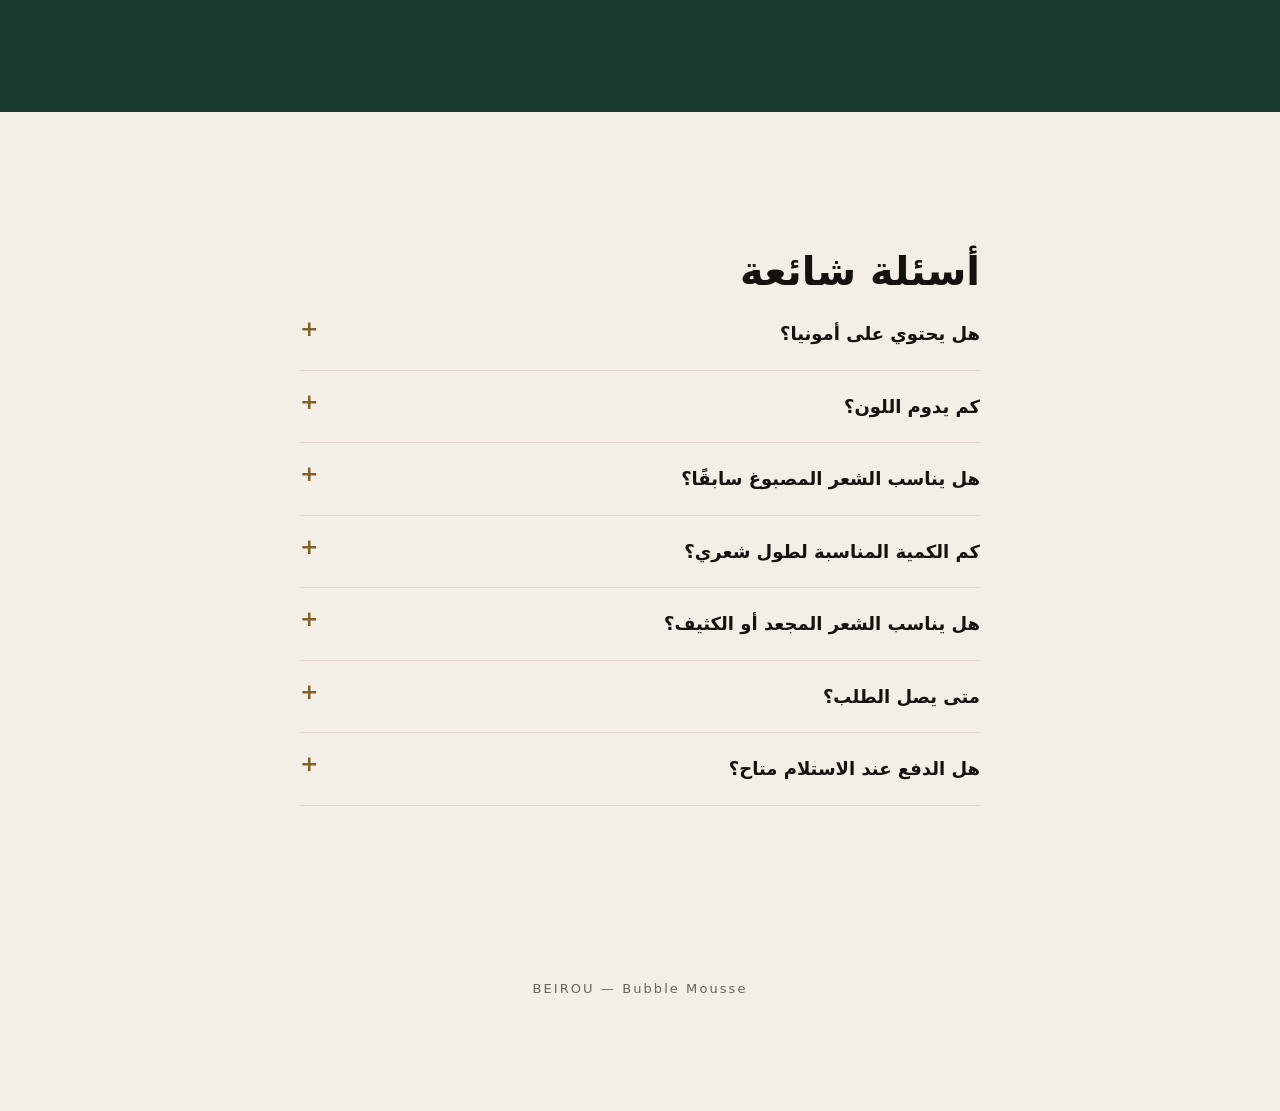
==== commit 60697682: "Installe le skill complet et passe la QA checklist sur le prototype Installe le skill depuis l'archi" ====
--- a/experiments/bubble-mousse-premium/prototype/index.html
+++ b/experiments/bubble-mousse-premium/prototype/index.html
@@ -172,6 +172,7 @@
         <legend class="lp-bm-sr">اختاري العرض</legend>
 
         <label class="lp-bm-tier">
+          <span class="lp-bm-tier__check" aria-hidden="true"></span>
           <input type="radio" name="tier" value="1" data-tier="1">
           <img src="img/pack-1.svg" alt="" width="800" height="800" loading="lazy">
           <span class="lp-bm-tier__name">عبوة + الطقم</span>
@@ -180,6 +181,7 @@
         </label>
 
         <label class="lp-bm-tier lp-bm-tier--best">
+          <span class="lp-bm-tier__check" aria-hidden="true"></span>
           <input type="radio" name="tier" value="2" data-tier="2" checked>
           <span class="lp-bm-tier__badge">الأكثر طلبًا</span>
           <img src="img/pack-2.svg" alt="" width="800" height="800" loading="lazy">
@@ -189,6 +191,7 @@
         </label>
 
         <label class="lp-bm-tier">
+          <span class="lp-bm-tier__check" aria-hidden="true"></span>
           <input type="radio" name="tier" value="3" data-tier="3">
           <span class="lp-bm-tier__badge lp-bm-tier__badge--alt">أفضل سعر للقطعة</span>
           <img src="img/pack-3.svg" alt="" width="800" height="800" loading="lazy">
@@ -200,8 +203,8 @@
 
       <div class="lp-bm-field">
         <label for="fullname">الاسم الكامل</label>
-        <input id="fullname" name="fullname" type="text" autocomplete="name" required>
-        <p class="lp-bm-err" data-err="fullname"></p>
+        <input id="fullname" name="fullname" type="text" autocomplete="name" aria-describedby="err-fullname" required>
+        <p class="lp-bm-err" id="err-fullname" data-err="fullname" aria-live="polite"></p>
       </div>
 
       <div class="lp-bm-field">
@@ -209,21 +212,21 @@
         <div class="lp-bm-phone">
           <span class="lp-bm-phone__cc" data-cc>+966</span>
           <input id="phone" name="phone" type="tel" inputmode="numeric"
-                 autocomplete="tel-national" required>
+                 autocomplete="tel-national" aria-describedby="err-phone" required>
         </div>
-        <p class="lp-bm-err" data-err="phone"></p>
+        <p class="lp-bm-err" id="err-phone" data-err="phone" aria-live="polite"></p>
       </div>
 
       <div class="lp-bm-field">
         <label for="city">المدينة</label>
-        <select id="city" name="city" data-city required></select>
-        <p class="lp-bm-err" data-err="city"></p>
+        <select id="city" name="city" data-city aria-describedby="err-city" required></select>
+        <p class="lp-bm-err" id="err-city" data-err="city" aria-live="polite"></p>
       </div>
 
       <div class="lp-bm-field">
         <label for="address">العنوان بالتفصيل</label>
-        <input id="address" name="address" type="text" autocomplete="street-address" required>
-        <p class="lp-bm-err" data-err="address"></p>
+        <input id="address" name="address" type="text" autocomplete="street-address" aria-describedby="err-address" required>
+        <p class="lp-bm-err" id="err-address" data-err="address" aria-live="polite"></p>
       </div>
 
       <div class="lp-bm-total">
--- a/experiments/bubble-mousse-premium/prototype/lp-bm.css
+++ b/experiments/bubble-mousse-premium/prototype/lp-bm.css
@@ -10,7 +10,8 @@
   --ivory-3:      #E4D9C6;
   --green:        #1B3A2F;
   --green-2:      #2E6B52;
-  --gold:         #B08D4F;
+  --gold:         #B08D4F;   /* décoratif uniquement : traits, anneaux, puces */
+  --gold-ink:     #7E6029;   /* texte et bordures de contrôle — 5,1:1 sur ivoire */
   --ink:          #14120F;
   --ink-60:       #14120Fa0;
 
@@ -65,7 +66,7 @@
 .lp-bm-eyebrow {
   font-size: 13px; letter-spacing: 0.14em;
   text-transform: uppercase;
-  color: var(--gold); font-weight: 500;
+  color: var(--gold-ink); font-weight: 500;
 }
 .lp-bm-lede { font-size: clamp(18px, 4.4vw, 23px); color: var(--ink-60); max-inline-size: 30ch; }
 .lp-bm-p    { color: var(--ink-60); max-inline-size: 58ch; }
@@ -82,6 +83,9 @@
   transition: transform .12s ease, background-color .2s ease;
 }
 .lp-bm-btn:active { transform: scale(.98); }
+.lp-bm-btn:focus-visible { outline: 3px solid var(--gold-ink); outline-offset: 3px; }
+.lp-bm-sec--offer .lp-bm-btn:focus-visible,
+.lp-bm-btn--primary:focus-visible { outline-color: var(--gold); }
 .lp-bm-btn--primary { background: var(--green); color: var(--ivory); }
 .lp-bm-btn--primary:hover { background: var(--green-2); }
 .lp-bm-btn--ghost {
@@ -158,7 +162,7 @@
 }
 .lp-bm-steps li:last-child { border-block-end: 0; }
 .lp-bm-steps__n {
-  font-size: 15px; color: var(--gold); font-weight: 700;
+  font-size: 15px; color: var(--gold-ink); font-weight: 700;
   inline-size: 28px; padding-block-start: 2px;
 }
 
@@ -183,20 +187,27 @@
 
 .lp-bm-hotspots { position: relative; margin-block: clamp(28px, 6vw, 52px); }
 .lp-bm-hotspots img { margin-inline: auto; inline-size: min(100%, 460px); }
+/* Cible tactile de 44px, anneau visible de 26px : la zone cliquable est plus
+   grande que le dessin. */
 .lp-bm-hs {
   position: absolute;
   inset-block-start: var(--y); inset-inline-start: var(--x);
   translate: 50% -50%;
-  inline-size: 26px; block-size: 26px; padding: 0;
-  border: 1px solid var(--gold); border-radius: 50%;
-  background: #F4EFE6cc; cursor: pointer;
+  inline-size: 44px; block-size: 44px; padding: 0;
+  border: 0; background: transparent; cursor: pointer;
+}
+.lp-bm-hs::before {
+  content: ""; position: absolute; inset: 50% auto auto 50%; translate: -50% -50%;
+  inline-size: 26px; block-size: 26px; border-radius: 50%;
+  border: 1px solid var(--gold-ink); background: #F4EFE6cc;
 }
 .lp-bm-hs::after {
   content: ""; position: absolute; inset: 50% auto auto 50%; translate: -50% -50%;
-  inline-size: 6px; block-size: 6px; border-radius: 50%; background: var(--gold);
-}
-.lp-bm-hs.is-on { background: var(--gold); }
+  inline-size: 6px; block-size: 6px; border-radius: 50%; background: var(--gold-ink);
+}
+.lp-bm-hs.is-on::before { background: var(--gold-ink); }
 .lp-bm-hs.is-on::after { background: var(--ivory); }
+.lp-bm-hs:focus-visible { outline: 2px solid var(--gold-ink); outline-offset: 3px; }
 .lp-bm-hs__out {
   text-align: center; margin-block-start: 18px;
   font-size: 16px; color: var(--ink-60); min-block-size: 3em;
@@ -218,7 +229,7 @@
 .lp-bm-country { display: flex; align-items: center; gap: 12px; margin-block-end: 26px; }
 .lp-bm-country label { font-size: 15px; opacity: .8; }
 .lp-bm-country select {
-  font-family: inherit; font-size: 16px; padding: 10px 14px;
+  font-family: inherit; font-size: 16px; padding: 12px 14px;
   color: var(--ivory); background: transparent;
   border: 1px solid #F4EFE64d; border-radius: var(--radius);
 }
@@ -240,11 +251,25 @@
 .lp-bm-tier__unit  { grid-area: unit; font-size: 14px; color: #F4EFE6a0; }
 .lp-bm-tier__price { grid-area: price; font-size: 21px; font-weight: 700; white-space: nowrap; }
 .lp-bm-tier input { position: absolute; opacity: 0; pointer-events: none; }
+.lp-bm-tier__check {
+  position: absolute; inset-block-start: 12px; inset-inline-end: 12px;
+  inline-size: 22px; block-size: 22px; border-radius: 50%;
+  border: 1px solid #F4EFE666;
+  display: grid; place-items: center;
+}
+.lp-bm-tier__check::after {
+  content: "\2713"; font-size: 13px; font-weight: 700;
+  color: var(--green); opacity: 0; transition: opacity .15s ease;
+}
+.lp-bm-tier:has(input:checked) .lp-bm-tier__check {
+  background: var(--gold); border-color: var(--gold);
+}
+.lp-bm-tier:has(input:checked) .lp-bm-tier__check::after { opacity: 1; }
 .lp-bm-tier:has(input:checked) { border-color: var(--gold); background: #B08D4F1f; }
 .lp-bm-tier:has(input:focus-visible) { outline: 2px solid var(--gold); outline-offset: 3px; }
 .lp-bm-tier__badge {
   position: absolute; inset-block-start: -10px; inset-inline-start: 16px;
-  background: var(--gold); color: var(--green);
+  background: var(--gold); color: var(--ink);
   font-size: 12px; font-weight: 700; padding: 3px 10px; border-radius: var(--radius);
 }
 .lp-bm-tier__badge--alt { background: var(--ivory); color: var(--green); }
@@ -294,7 +319,7 @@
   list-style: none; display: flex; justify-content: space-between; gap: 16px;
 }
 .lp-bm-faq summary::-webkit-details-marker { display: none; }
-.lp-bm-faq summary::after { content: "+"; color: var(--gold); font-size: 22px; line-height: 1; }
+.lp-bm-faq summary::after { content: "+"; color: var(--gold-ink); font-size: 22px; line-height: 1; }
 .lp-bm-faq[open] summary::after { content: "–"; }
 .lp-bm-faq p { padding-block-end: 20px; color: var(--ink-60); max-inline-size: 58ch; }
 
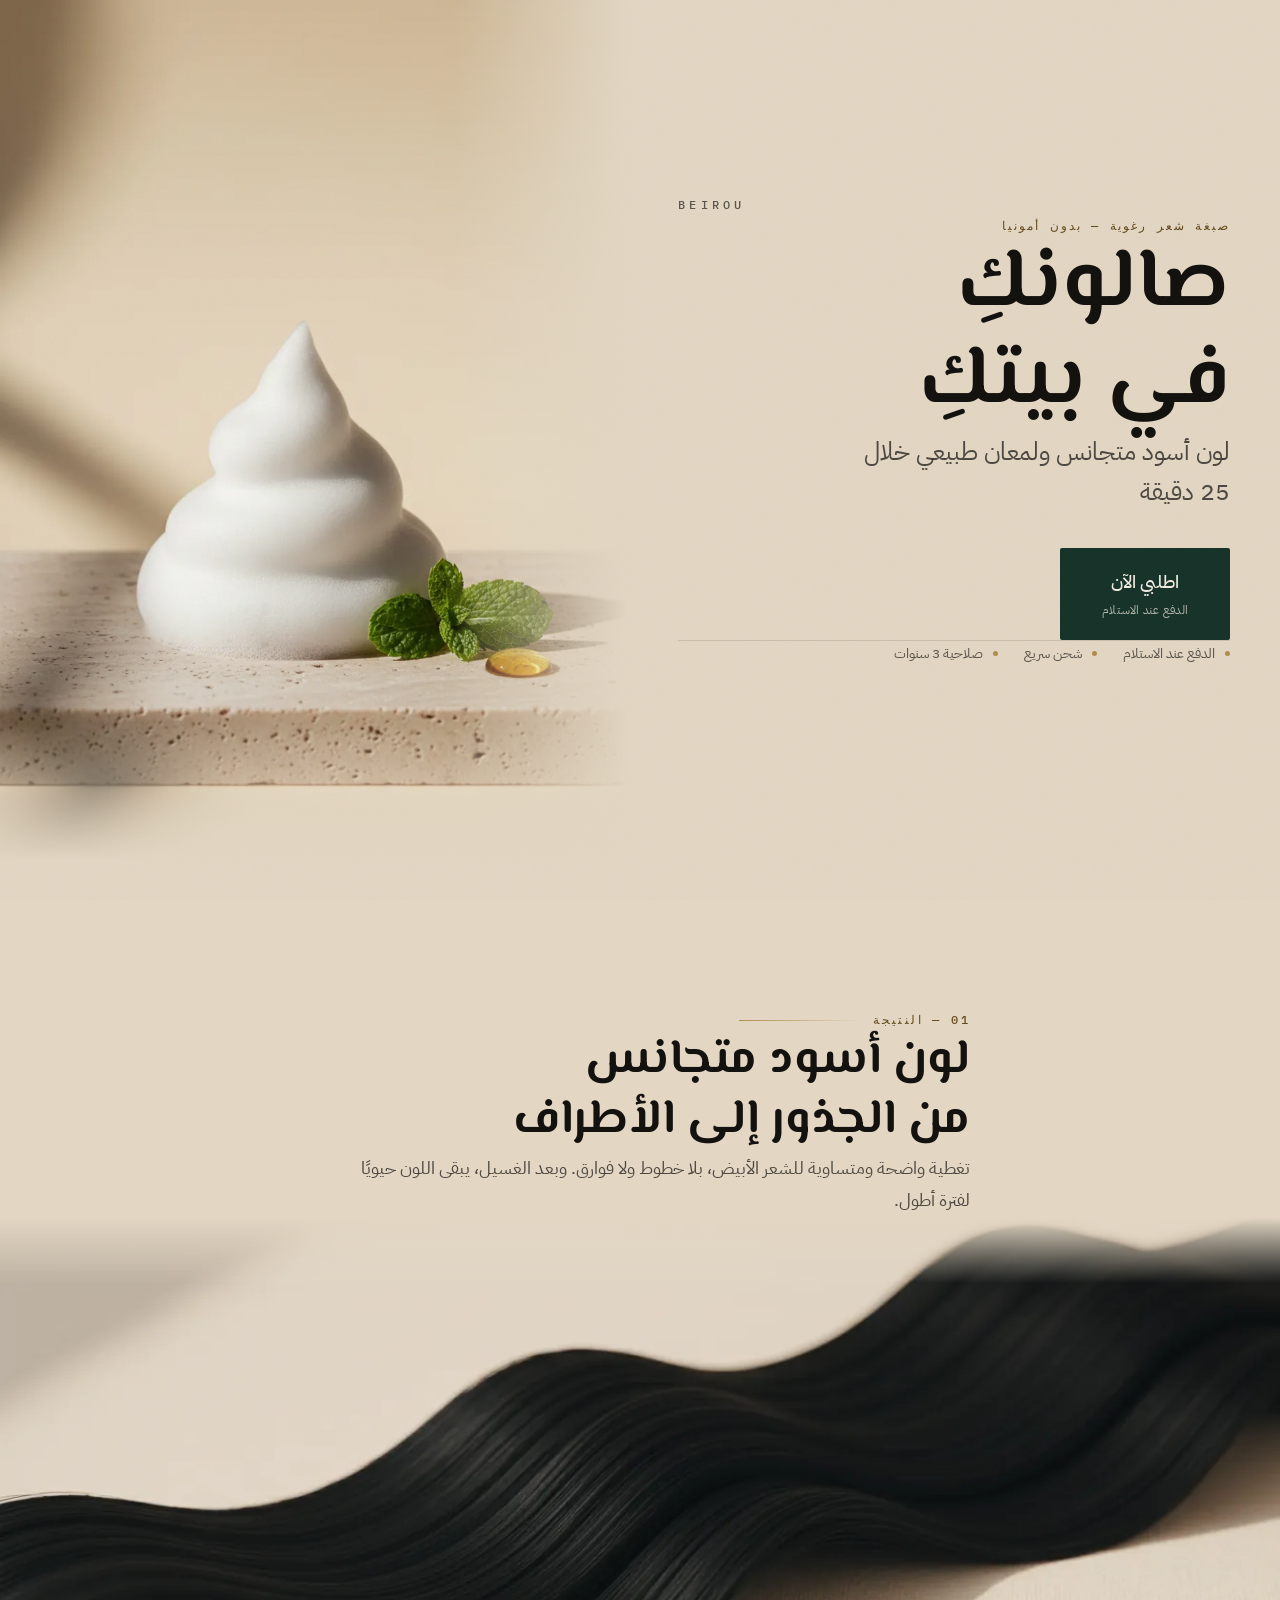
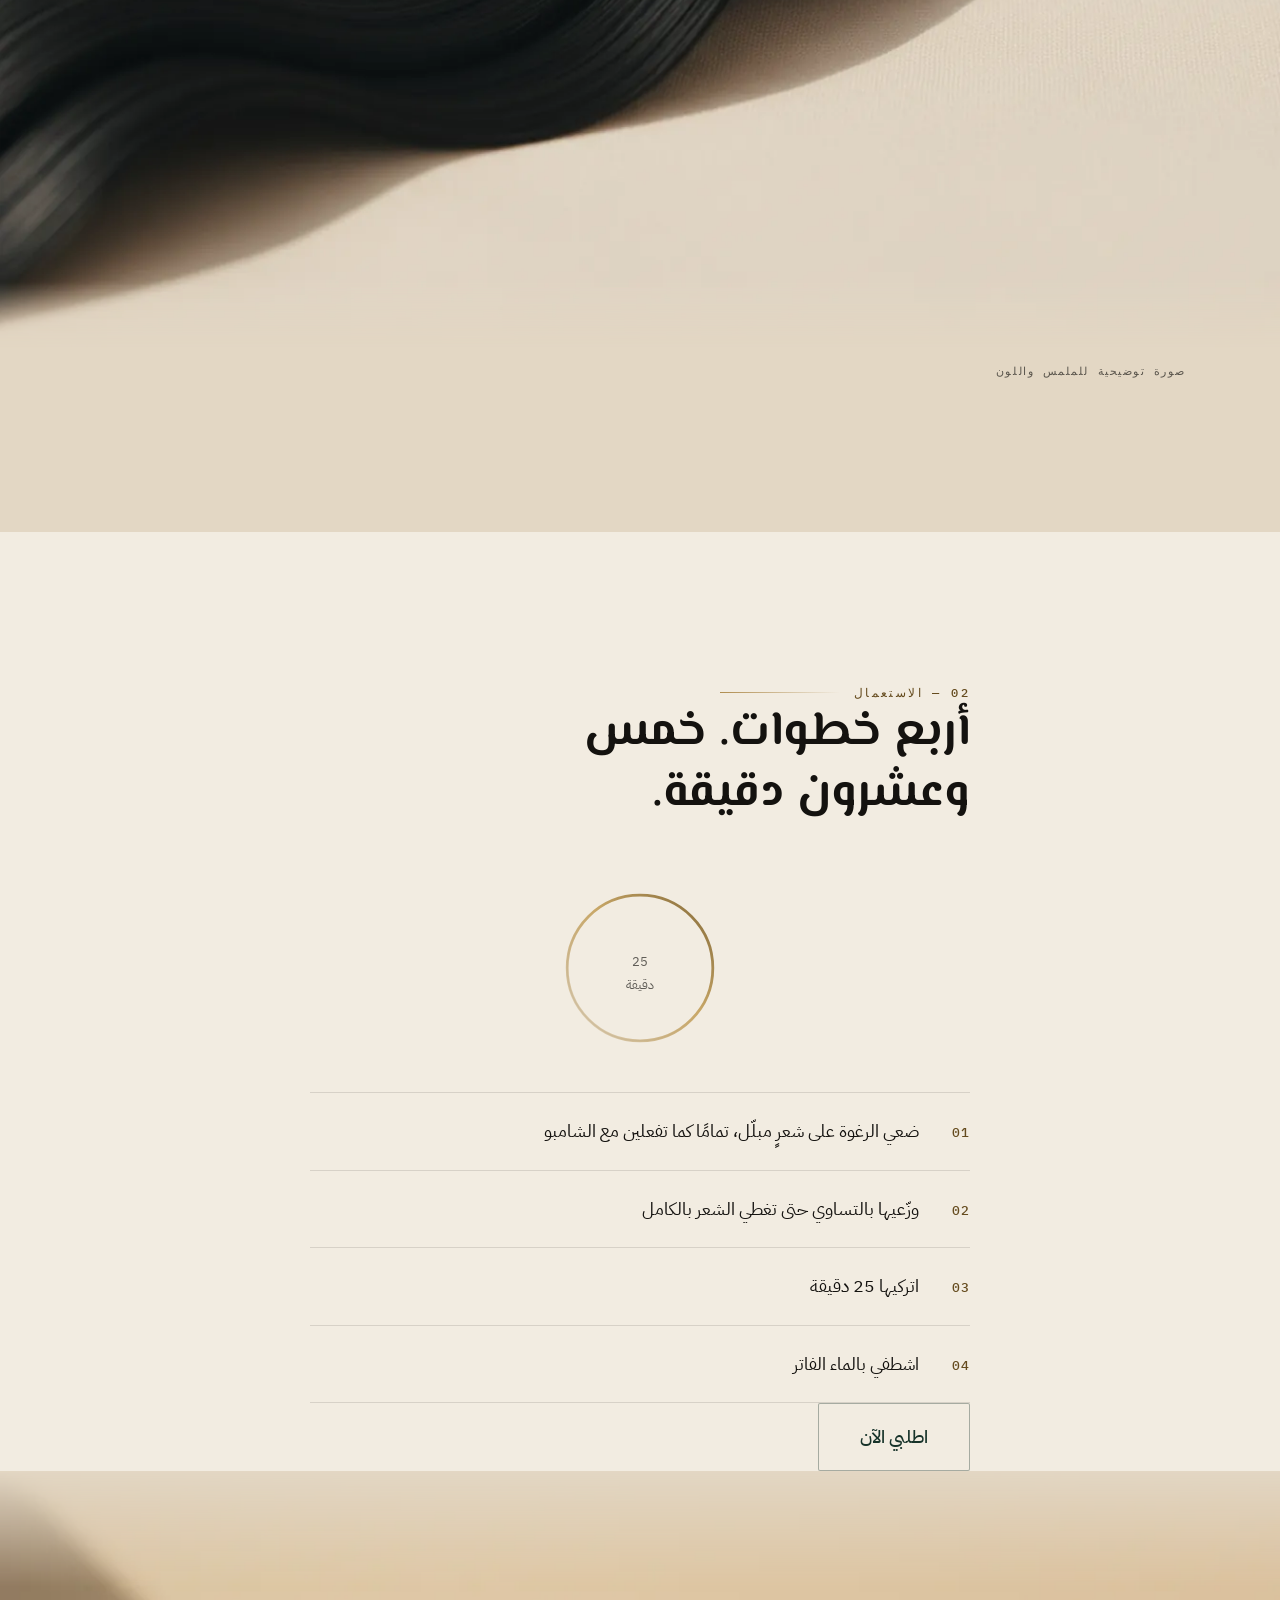
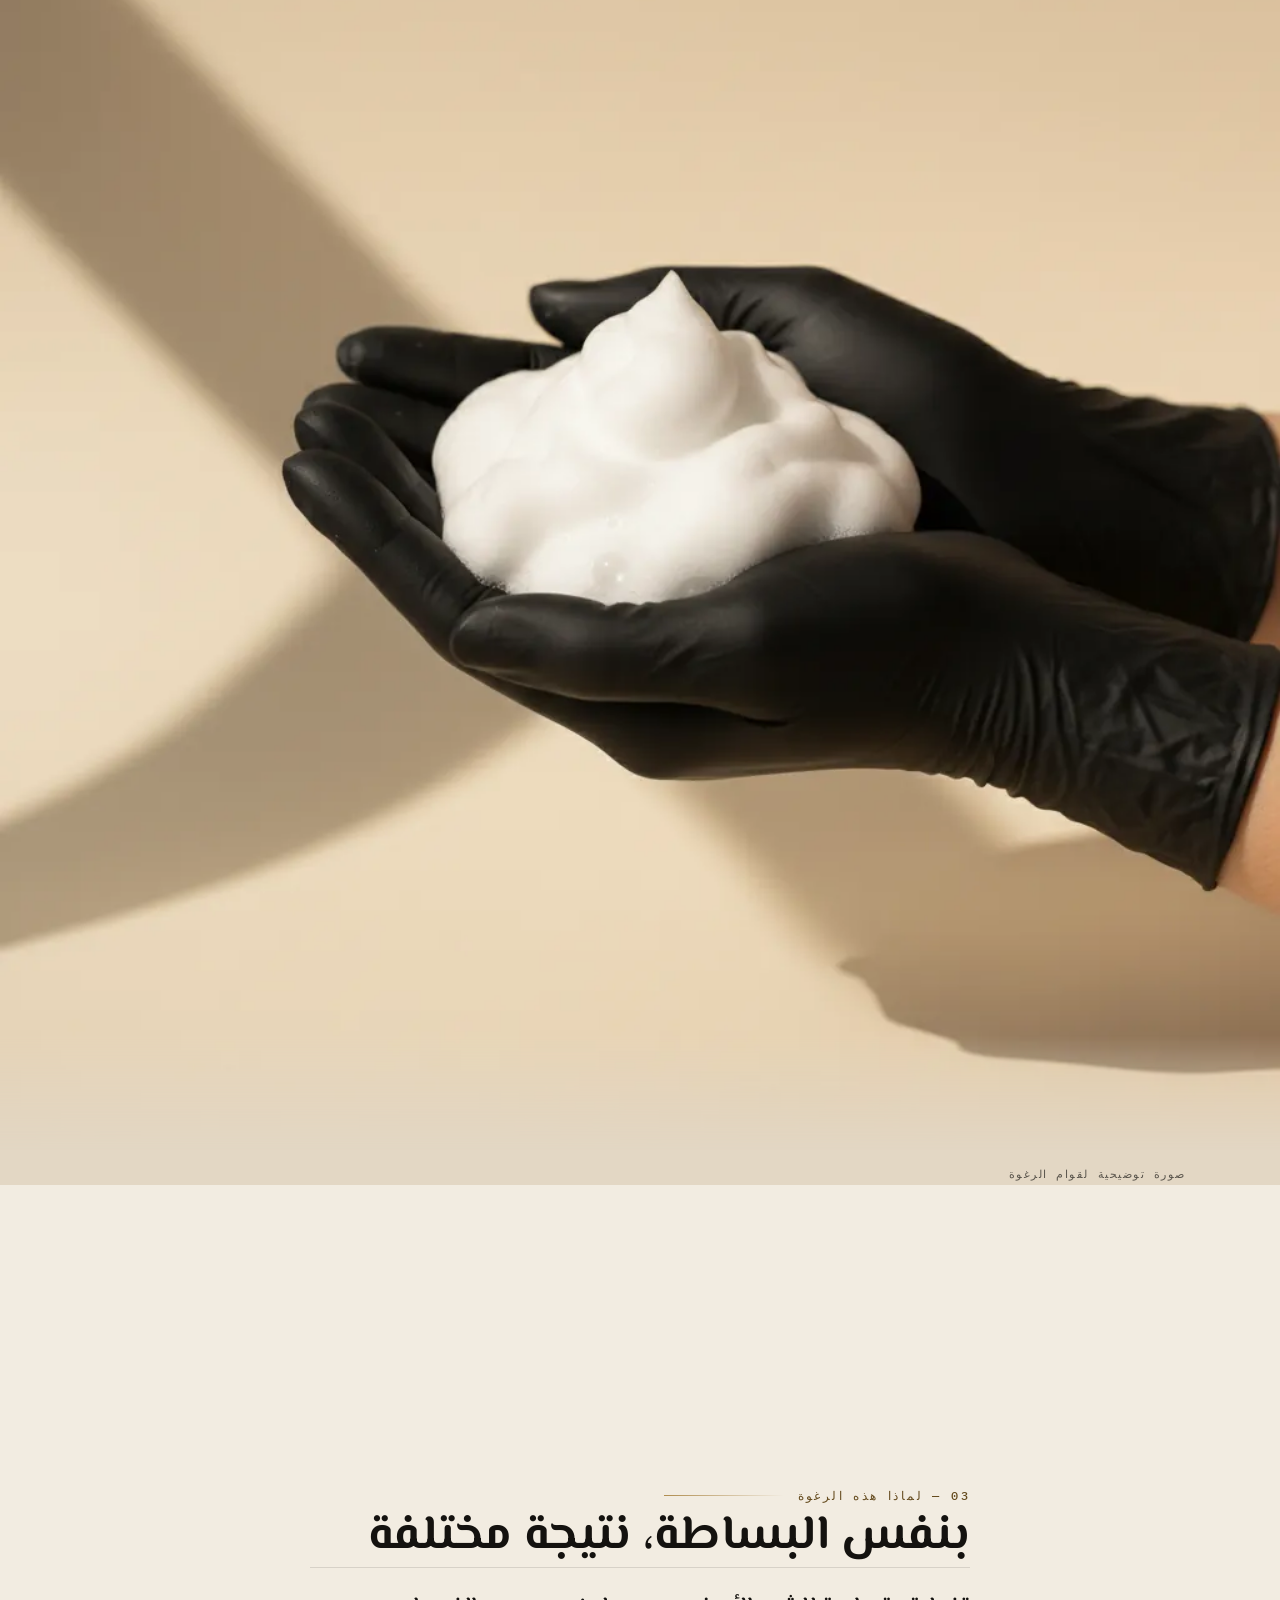
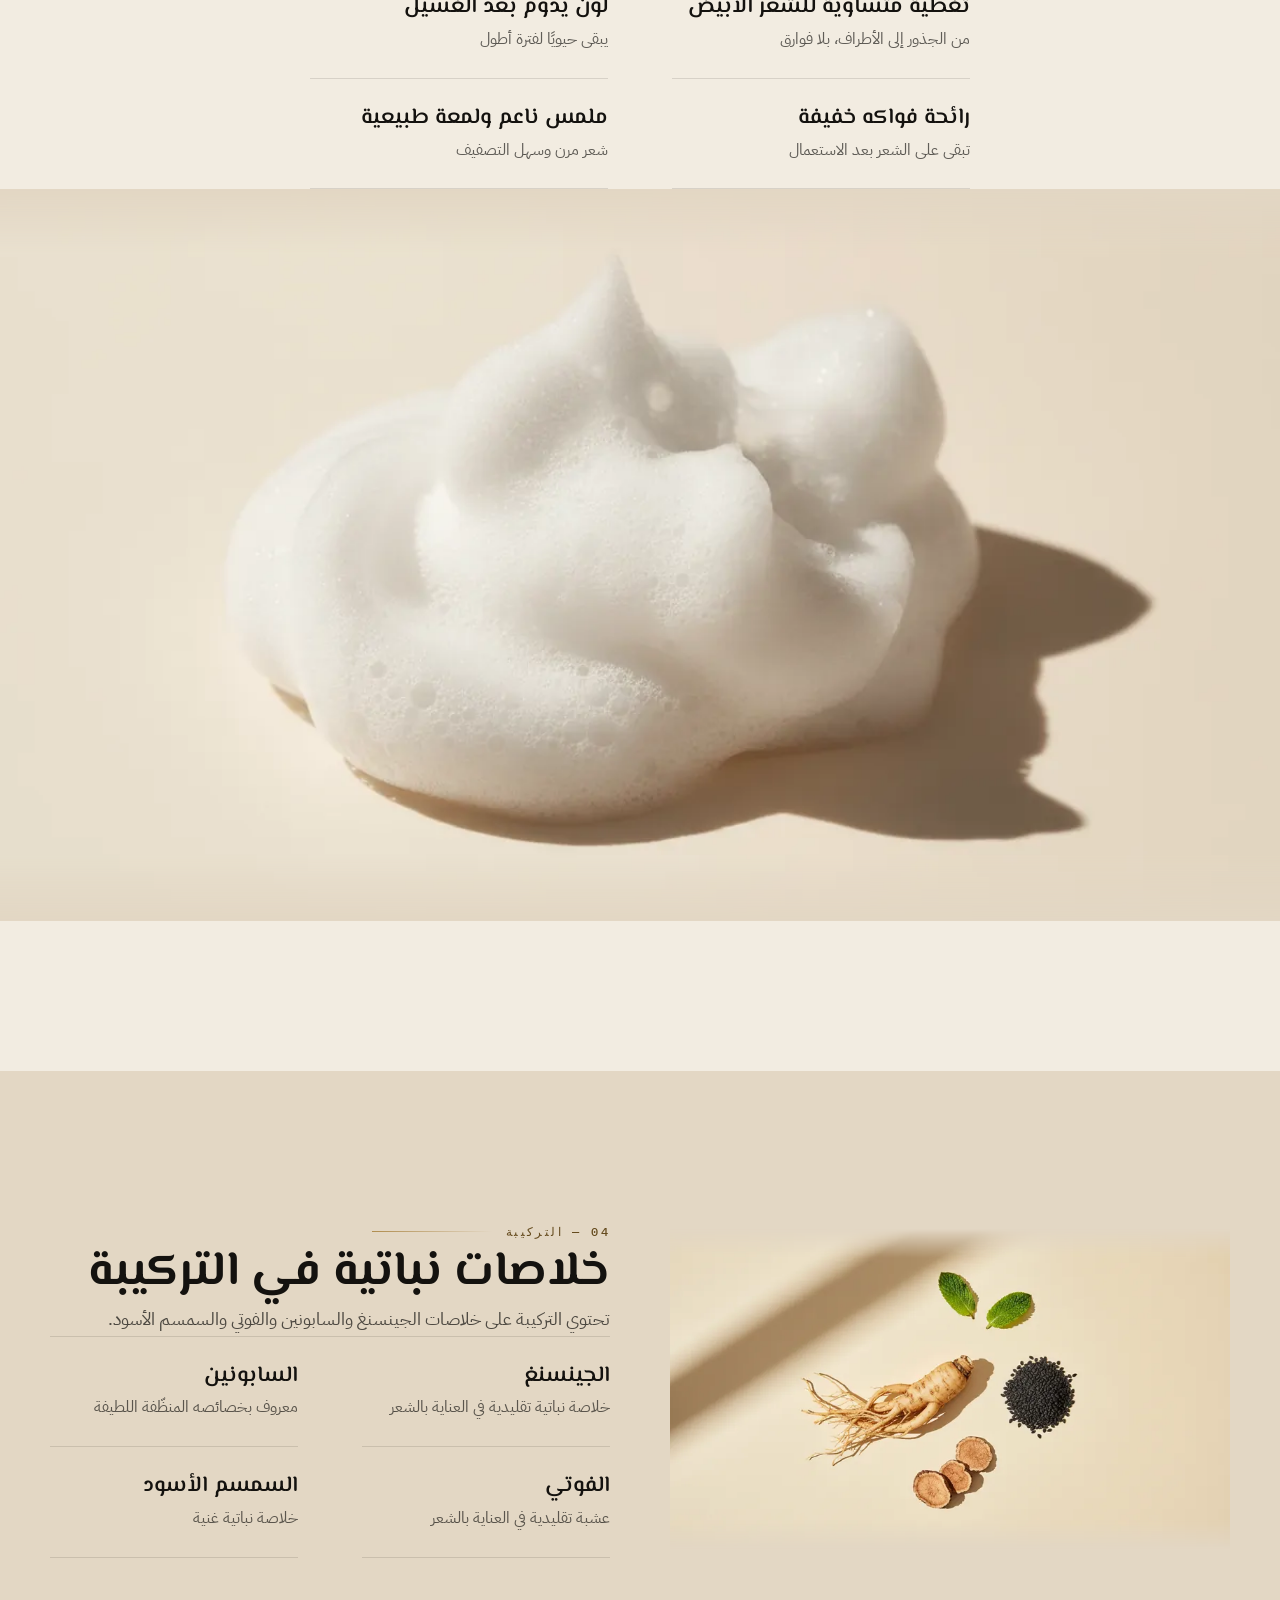
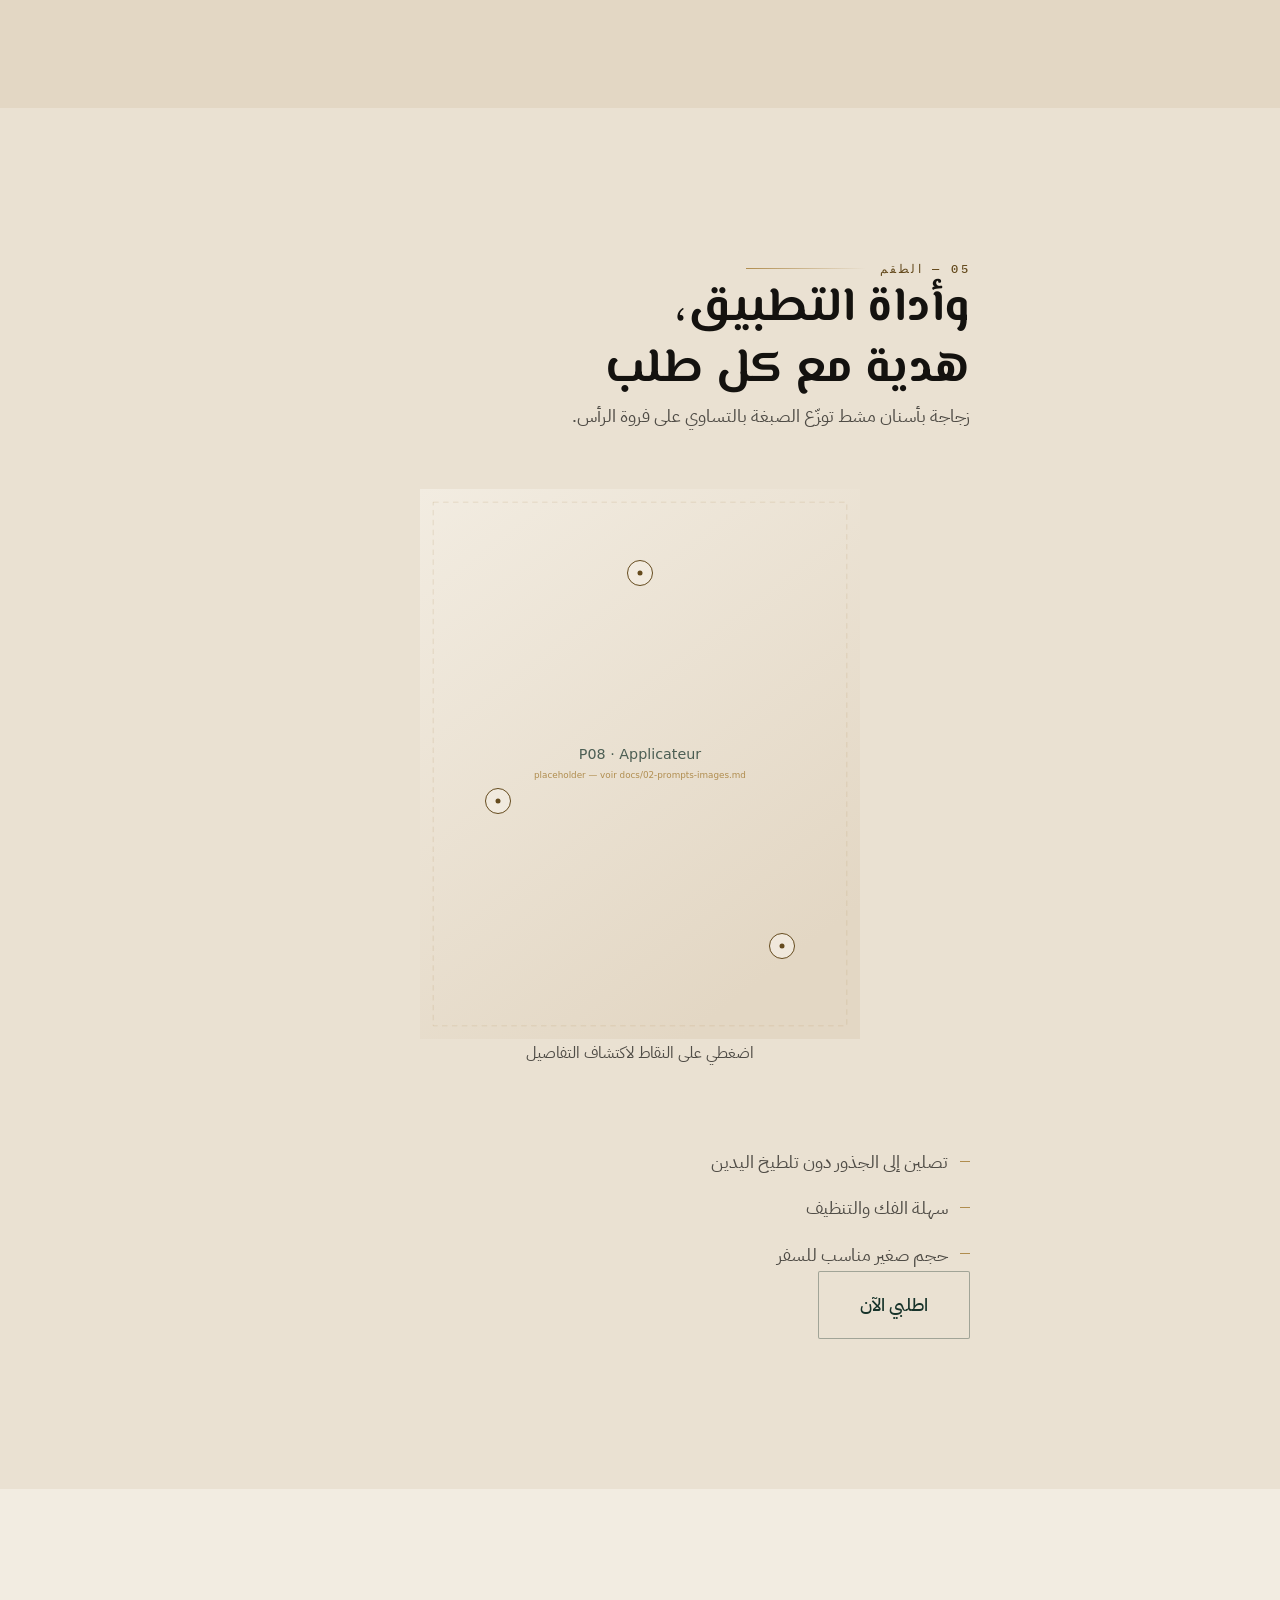
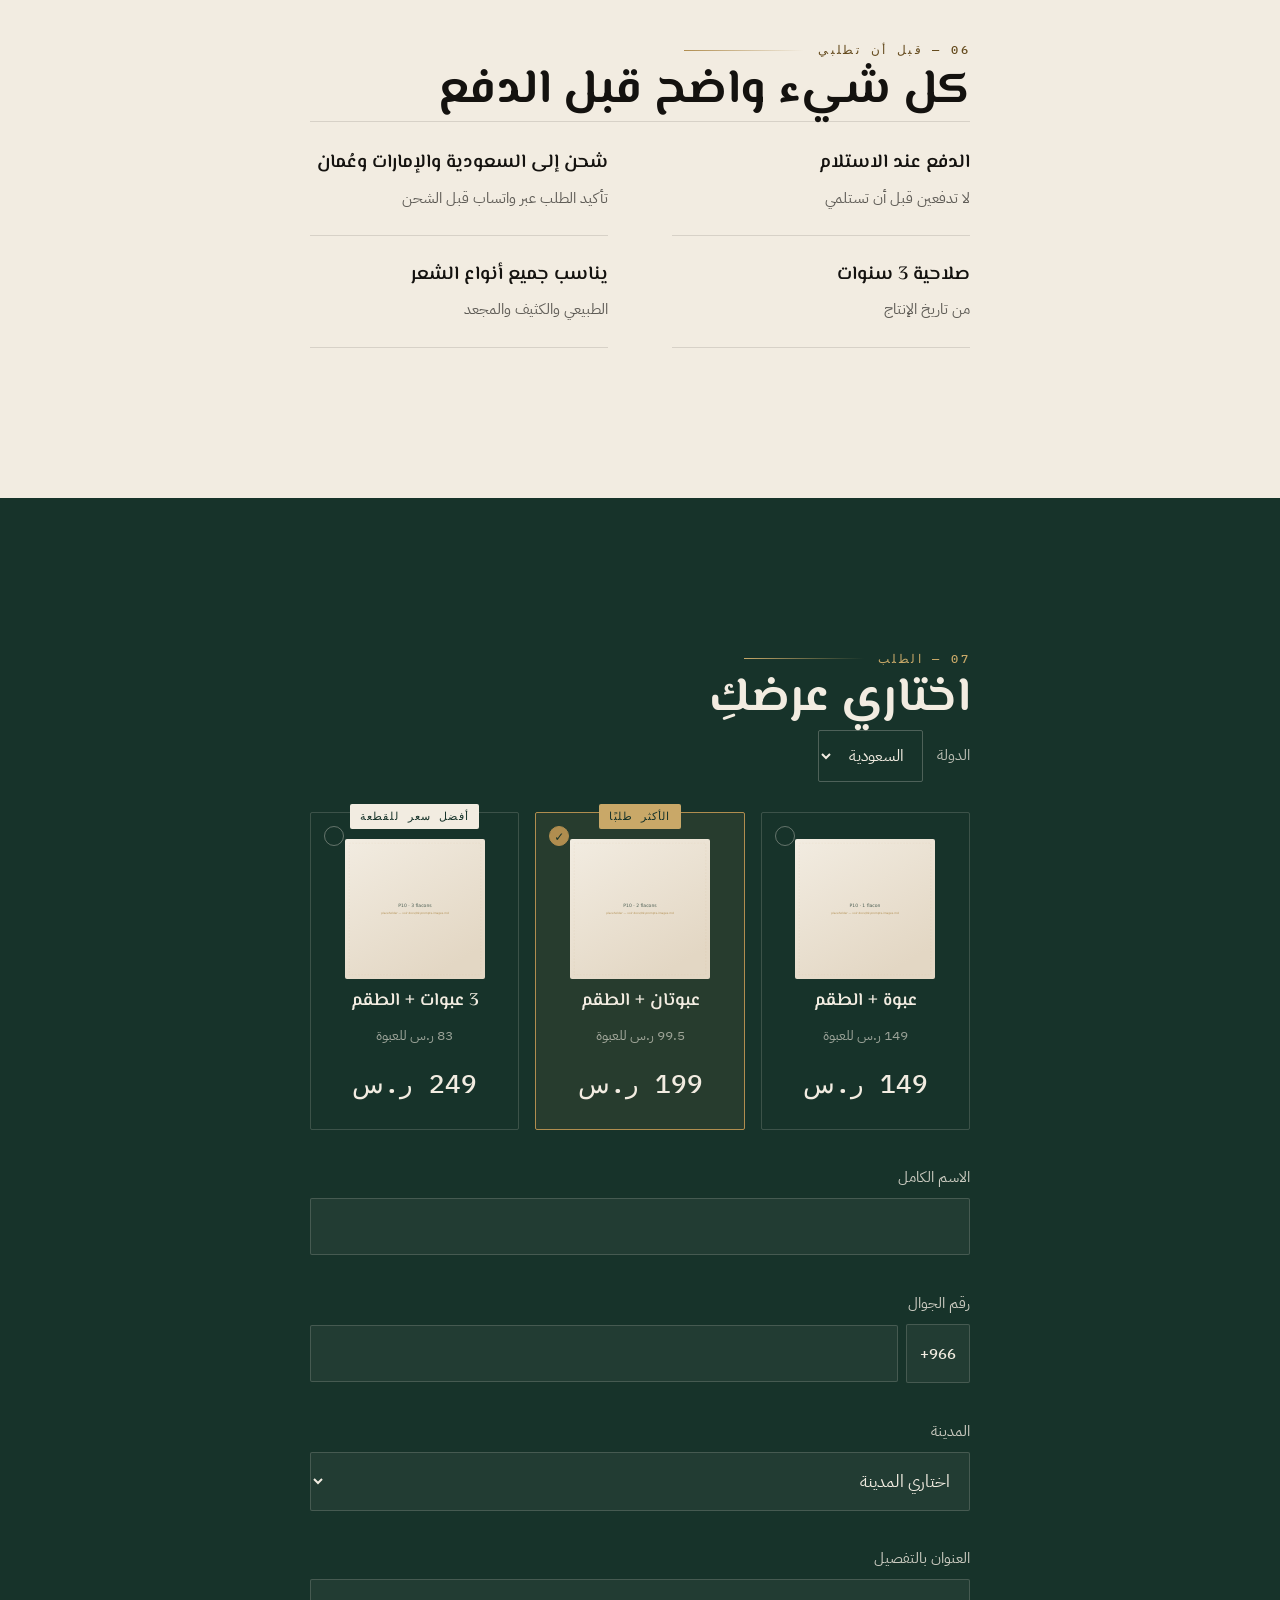
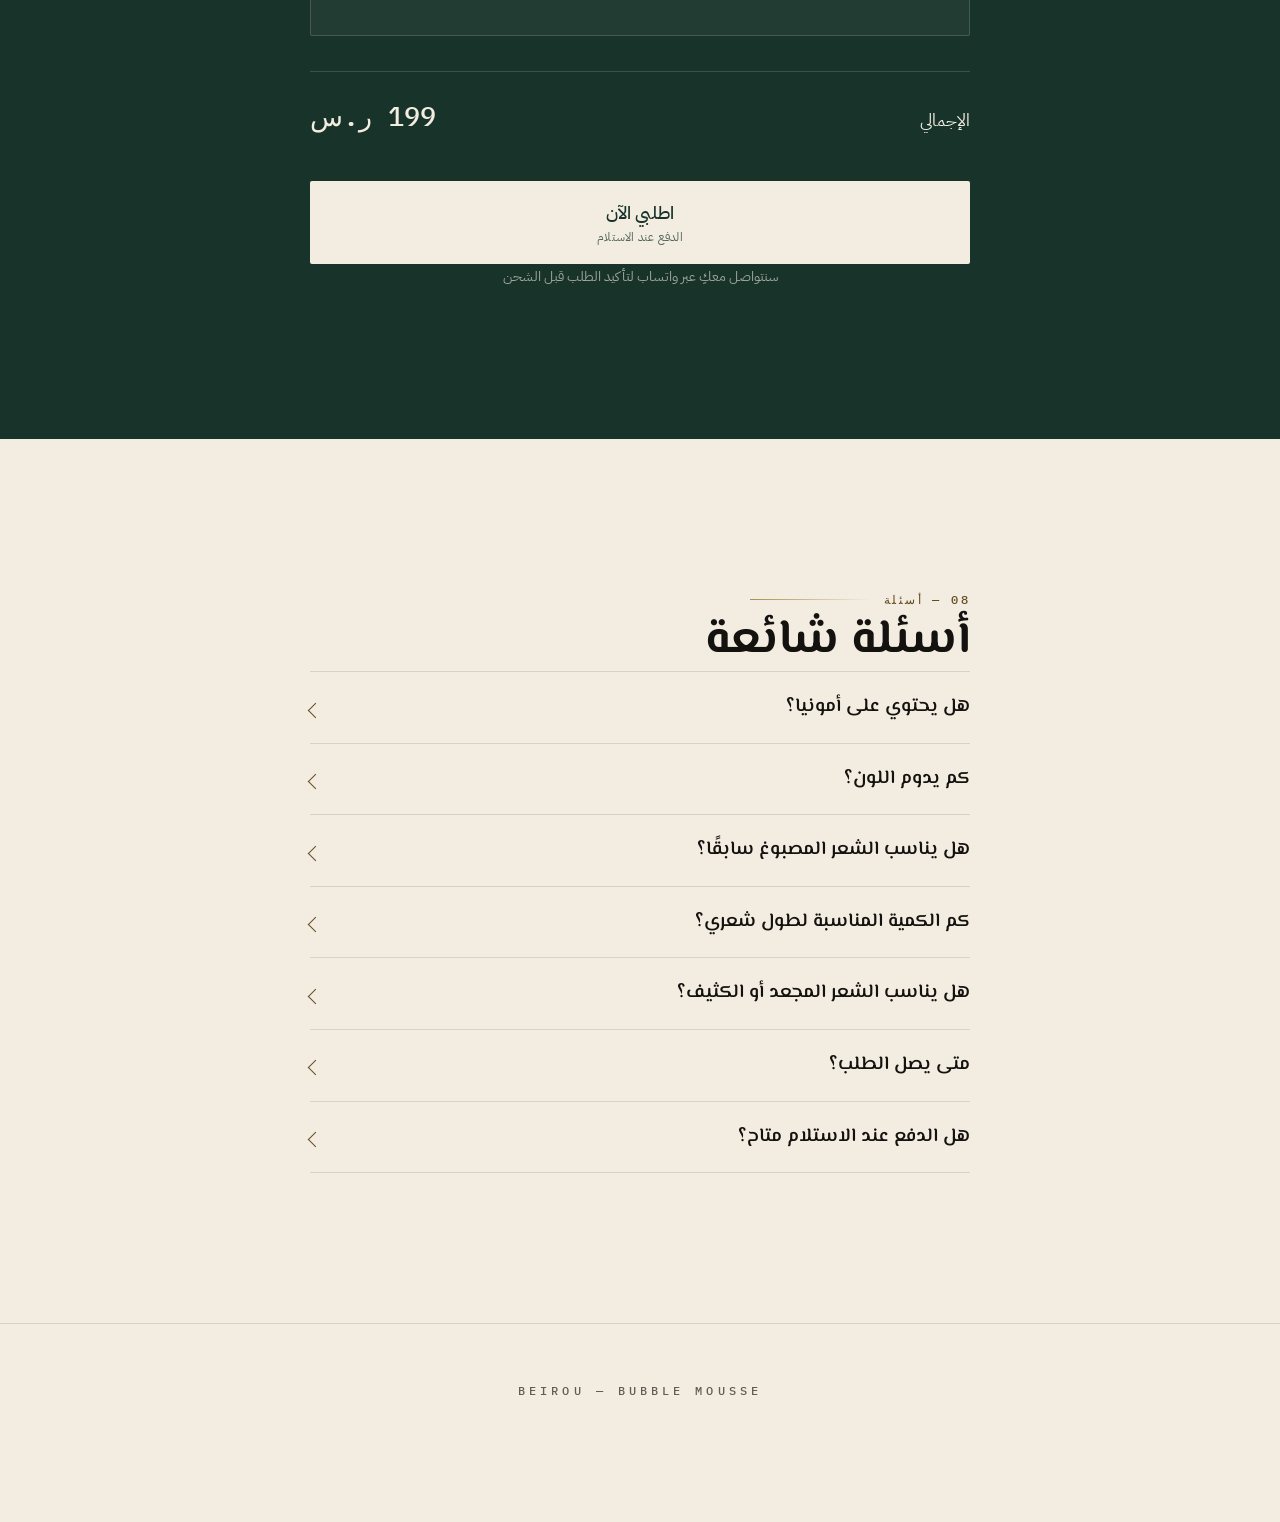
==== commit 7d7e0787: "Refonte visuelle complete de la landing Bubble Mousse Direction artistique unique : une nature morte" ====
--- a/experiments/bubble-mousse-premium/prototype/index.html
+++ b/experiments/bubble-mousse-premium/prototype/index.html
@@ -4,32 +4,61 @@
 <meta charset="utf-8">
 <meta name="viewport" content="width=device-width, initial-scale=1, viewport-fit=cover">
 <title>Bubble Mousse — صالونكِ في بيتكِ</title>
-<meta name="description" content="صبغة شعر رغوية بلون أسود متجانس ولمعان طبيعي خلال ٢٥ دقيقة. الدفع عند الاستلام.">
+<meta name="description" content="صبغة شعر رغوية بلون أسود متجانس ولمعان طبيعي خلال 25 دقيقة. الدفع عند الاستلام.">
+<meta name="theme-color" content="#E3D7C4">
+<link rel="icon" href="data:image/svg+xml,%3Csvg xmlns='http://www.w3.org/2000/svg' viewBox='0 0 32 32'%3E%3Crect width='32' height='32' fill='%23E3D7C4'/%3E%3Ccircle cx='16' cy='16' r='9' fill='none' stroke='%23654B1E' stroke-width='2'/%3E%3C/svg%3E">
+
+<!-- Les deux fontes arabes du premier écran. Le reste est chargé sans priorité. -->
+<link rel="preload" as="font" type="font/woff2" href="font/messiri-700-ar.woff2" crossorigin>
+<link rel="preload" as="font" type="font/woff2" href="font/plexar-400-ar.woff2" crossorigin>
+<link rel="stylesheet" href="font/fonts.css">
 <link rel="stylesheet" href="lp-bm.css">
 </head>
 <body class="lp-bm">
 
+<!-- Le masquage des révélations n'est activé que si le script s'exécute.
+     Posé pendant l'analyse du document pour éviter tout scintillement. -->
+<script>document.body.classList.add('lp-bm-js');</script>
+
+<div class="lp-bm-grain" aria-hidden="true"></div>
+
+<!-- Dégradé de l'anneau signature : l'or se comporte comme une lumière. -->
+<svg width="0" height="0" aria-hidden="true" focusable="false" style="position:absolute">
+  <defs>
+    <linearGradient id="lp-bm-ring" x1="0" y1="0" x2="1" y2="1">
+      <stop offset="0%"   stop-color="#B08D4F" stop-opacity=".2"/>
+      <stop offset="55%"  stop-color="#C9A868" stop-opacity="1"/>
+      <stop offset="100%" stop-color="#7A5D27" stop-opacity=".9"/>
+    </linearGradient>
+  </defs>
+</svg>
+
 <!-- ============ 1 · HERO ============ -->
 <header class="lp-bm-hero">
-  <div class="lp-bm-wrap lp-bm-hero__grid">
-    <figure class="lp-bm-hero__media">
-      <img src="img/hero.svg" alt="عبوة Bubble Mousse لصبغة الشعر الرغوية"
-           width="800" height="1000" fetchpriority="high" decoding="async">
-    </figure>
     <div class="lp-bm-hero__body">
+      <p class="lp-bm-mark">BEIROU</p>
       <p class="lp-bm-eyebrow">صبغة شعر رغوية — بدون أمونيا</p>
-      <h1 class="lp-bm-h1">صالونكِ في بيتكِ</h1>
-      <p class="lp-bm-lede">لون أسود متجانس ولمعان طبيعي خلال ٢٥ دقيقة</p>
+      <h1 class="lp-bm-h1">صالونكِ<br>في بيتكِ</h1>
+      <p class="lp-bm-lede">لون أسود متجانس ولمعان طبيعي خلال 25 دقيقة</p>
       <a href="#offre" class="lp-bm-btn lp-bm-btn--primary">
         اطلبي الآن<span class="lp-bm-btn__sub">الدفع عند الاستلام</span>
       </a>
       <ul class="lp-bm-strip">
         <li>الدفع عند الاستلام</li>
         <li>شحن سريع</li>
-        <li>صلاحية ٣ سنوات</li>
+        <li>صلاحية 3 سنوات</li>
       </ul>
     </div>
-  </div>
+
+    <figure class="lp-bm-hero__media">
+      <!-- EMPLACEMENT RÉSERVÉ : packshot réel du flacon. L'image ci-dessous
+           montre la matière (la mousse), jamais un flacon inventé. -->
+      <img src="img/hero.webp"
+           srcset="img/hero-sm.webp 640w, img/hero.webp 900w"
+           sizes="(min-width: 980px) 52vw, 100vw"
+           alt="رغوة بيضاء كثيفة على سطح حجري، بإضاءة جانبية"
+           width="900" height="1233" fetchpriority="high" decoding="async">
+    </figure>
 </header>
 
 <main>
@@ -37,21 +66,30 @@
 <!-- ============ 2 · LE RÉSULTAT ============ -->
 <section class="lp-bm-sec lp-bm-sec--result" aria-labelledby="t-result">
   <div class="lp-bm-wrap lp-bm-narrow">
+    <p class="lp-bm-chap">01 — النتيجة</p>
     <h2 id="t-result" class="lp-bm-h2 js-reveal">لون أسود متجانس من الجذور إلى الأطراف</h2>
-    <p class="lp-bm-p js-reveal">
+    <p class="lp-bm-p js-reveal" style="--d:60ms">
       تغطية واضحة ومتساوية للشعر الأبيض، بلا خطوط ولا فوارق.
       وبعد الغسيل، يبقى اللون حيويًا لفترة أطول.
     </p>
   </div>
-  <figure class="lp-bm-figure js-reveal">
-    <img src="img/result.svg" alt="خصلات شعر أسود لامع" width="1200" height="675" loading="lazy" decoding="async">
+
+  <figure class="lp-bm-bleed lp-bm-bleed--fade js-reveal" style="--d:120ms">
+    <img src="img/result.webp"
+         srcset="img/result-sm.webp 800w, img/result.webp 1344w"
+         sizes="100vw"
+         alt="خصلة شعر أسود لامع ممتدة على سطح فاتح"
+         width="1344" height="768" loading="lazy" decoding="async">
+    <figcaption class="lp-bm-figcap lp-bm-wrap">صورة توضيحية للملمس واللون</figcaption>
   </figure>
-  <!-- EMPLACEMENT RÉSERVÉ : photos de résultat réelles. Ne jamais générer en IA. -->
-</section>
-
-<!-- ============ 3 · LES 25 MINUTES ============ -->
-<section class="lp-bm-sec lp-bm-sec--steps" aria-labelledby="t-steps">
-  <div class="lp-bm-wrap lp-bm-narrow">
+  <!-- EMPLACEMENT RÉSERVÉ : photos de résultat RÉELLES.
+       Aucune preuve de résultat ne doit être fabriquée. Pas d'avant/après. -->
+</section>
+
+<!-- ============ 3 · LES 25 MINUTES — animation signature ============ -->
+<section class="lp-bm-sec lp-bm-sec--defer" aria-labelledby="t-steps">
+  <div class="lp-bm-wrap lp-bm-narrow">
+    <p class="lp-bm-chap">02 — الاستعمال</p>
     <h2 id="t-steps" class="lp-bm-h2 js-reveal">أربع خطوات. خمس وعشرون دقيقة.</h2>
 
     <div class="lp-bm-timer js-reveal" data-timer>
@@ -59,69 +97,94 @@
         <circle class="lp-bm-timer__track" cx="60" cy="60" r="52"/>
         <circle class="lp-bm-timer__fill"  cx="60" cy="60" r="52"/>
       </svg>
-      <p class="lp-bm-timer__num">٢٥<span>دقيقة</span></p>
+      <p class="lp-bm-timer__num"><span data-count aria-hidden="true">25</span>
+        <span>دقيقة</span></p>
+      <p class="lp-bm-sr">مدة ترك الرغوة على الشعر: 25 دقيقة</p>
     </div>
 
     <ol class="lp-bm-steps">
-      <li class="js-reveal"><span class="lp-bm-steps__n">١</span>ضعي الرغوة على شعرٍ مبلّل، تمامًا كما تفعلين مع الشامبو</li>
-      <li class="js-reveal"><span class="lp-bm-steps__n">٢</span>وزّعيها بالتساوي حتى تغطي الشعر بالكامل</li>
-      <li class="js-reveal"><span class="lp-bm-steps__n">٣</span>اتركيها ٢٥ دقيقة</li>
-      <li class="js-reveal"><span class="lp-bm-steps__n">٤</span>اشطفي بالماء الفاتر</li>
+      <li class="js-reveal"><span class="lp-bm-steps__n">01</span>ضعي الرغوة على شعرٍ مبلّل، تمامًا كما تفعلين مع الشامبو</li>
+      <li class="js-reveal" style="--d:50ms"><span class="lp-bm-steps__n">02</span>وزّعيها بالتساوي حتى تغطي الشعر بالكامل</li>
+      <li class="js-reveal" style="--d:100ms"><span class="lp-bm-steps__n">03</span>اتركيها 25 دقيقة</li>
+      <li class="js-reveal" style="--d:150ms"><span class="lp-bm-steps__n">04</span>اشطفي بالماء الفاتر</li>
     </ol>
 
     <p class="lp-bm-cta-inline"><a href="#offre" class="lp-bm-btn lp-bm-btn--ghost">اطلبي الآن</a></p>
   </div>
-  <figure class="lp-bm-figure lp-bm-figure--split js-reveal">
-    <img src="img/foam.svg" alt="رغوة ناعمة" width="800" height="800" loading="lazy" decoding="async">
-    <img src="img/gesture.svg" alt="توزيع الرغوة على الشعر" width="800" height="1000" loading="lazy" decoding="async">
+
+  <figure class="lp-bm-bleed lp-bm-bleed--fade js-reveal">
+    <img src="img/gesture.webp"
+         srcset="img/gesture-sm.webp 640w, img/gesture.webp 1024w"
+         sizes="(min-width: 980px) 70vw, 100vw"
+         alt="يدان بقفازين سوداوين تحملان كمية من الرغوة البيضاء"
+         width="1024" height="1024" loading="lazy" decoding="async">
+    <figcaption class="lp-bm-figcap lp-bm-wrap">صورة توضيحية لقوام الرغوة</figcaption>
   </figure>
 </section>
 
 <!-- ============ 4 · BÉNÉFICES ============ -->
-<section class="lp-bm-sec" aria-labelledby="t-benefits">
-  <div class="lp-bm-wrap lp-bm-narrow">
+<section class="lp-bm-sec lp-bm-sec--defer" aria-labelledby="t-benefits">
+  <div class="lp-bm-wrap lp-bm-narrow">
+    <p class="lp-bm-chap">03 — لماذا هذه الرغوة</p>
     <h2 id="t-benefits" class="lp-bm-h2 js-reveal">بنفس البساطة، نتيجة مختلفة</h2>
     <dl class="lp-bm-benefits">
       <div class="js-reveal"><dt>تغطية متساوية للشعر الأبيض</dt><dd>من الجذور إلى الأطراف، بلا فوارق</dd></div>
-      <div class="js-reveal"><dt>لون يدوم بعد الغسيل</dt><dd>يبقى حيويًا لفترة أطول</dd></div>
-      <div class="js-reveal"><dt>رائحة فواكه خفيفة</dt><dd>تبقى على الشعر بعد الاستعمال</dd></div>
-      <div class="js-reveal"><dt>ملمس ناعم ولمعة طبيعية</dt><dd>شعر مرن وسهل التصفيف</dd></div>
+      <div class="js-reveal" style="--d:50ms"><dt>لون يدوم بعد الغسيل</dt><dd>يبقى حيويًا لفترة أطول</dd></div>
+      <div class="js-reveal" style="--d:100ms"><dt>رائحة فواكه خفيفة</dt><dd>تبقى على الشعر بعد الاستعمال</dd></div>
+      <div class="js-reveal" style="--d:150ms"><dt>ملمس ناعم ولمعة طبيعية</dt><dd>شعر مرن وسهل التصفيف</dd></div>
     </dl>
   </div>
+
+  <figure class="lp-bm-bleed lp-bm-bleed--fade js-reveal">
+    <img src="img/foam.webp"
+         srcset="img/foam-sm.webp 700w, img/foam.webp 1200w"
+         sizes="100vw"
+         alt="قوام الرغوة عن قرب"
+         width="1200" height="686" loading="lazy" decoding="async">
+  </figure>
 </section>
 
 <!-- ============ 5 · BOTANIQUE ============ -->
-<section class="lp-bm-sec lp-bm-sec--botanical" aria-labelledby="t-bot">
+<section class="lp-bm-sec lp-bm-sec--botanical lp-bm-sec--defer" aria-labelledby="t-bot">
   <div class="lp-bm-wrap lp-bm-two">
-    <figure class="lp-bm-figure js-reveal">
-      <img src="img/botanical.svg" alt="خلاصات نباتية" width="1200" height="675" loading="lazy" decoding="async">
+    <figure class="lp-bm-bleed lp-bm-bleed--fade js-reveal">
+      <img src="img/botanical.webp"
+           srcset="img/botanical-sm.webp 800w, img/botanical.webp 1344w"
+           sizes="(min-width: 980px) 48vw, 100vw"
+           alt="جذر الجينسنغ وحبوب السمسم الأسود وأوراق نباتية"
+           width="1344" height="768" loading="lazy" decoding="async">
     </figure>
     <div>
+      <p class="lp-bm-chap">04 — التركيبة</p>
       <h2 id="t-bot" class="lp-bm-h2 js-reveal">خلاصات نباتية في التركيبة</h2>
-      <p class="lp-bm-p js-reveal">
+      <p class="lp-bm-p js-reveal" style="--d:50ms">
         تحتوي التركيبة على خلاصات الجينسنغ والسابونين والفوتي والسمسم الأسود.
       </p>
       <!-- Formulation volontairement descriptive : ce que la formule CONTIENT,
            jamais ce que les extraits FONT. Ne pas ajouter « صبغة نباتية ». -->
       <dl class="lp-bm-actives">
         <div class="js-reveal"><dt>الجينسنغ</dt><dd>خلاصة نباتية تقليدية في العناية بالشعر</dd></div>
-        <div class="js-reveal"><dt>السابونين</dt><dd>معروف بخصائصه المنظّفة اللطيفة</dd></div>
-        <div class="js-reveal"><dt>الفوتي</dt><dd>عشبة تقليدية في العناية بالشعر</dd></div>
-        <div class="js-reveal"><dt>السمسم الأسود</dt><dd>خلاصة نباتية غنية</dd></div>
+        <div class="js-reveal" style="--d:50ms"><dt>السابونين</dt><dd>معروف بخصائصه المنظّفة اللطيفة</dd></div>
+        <div class="js-reveal" style="--d:100ms"><dt>الفوتي</dt><dd>عشبة تقليدية في العناية بالشعر</dd></div>
+        <div class="js-reveal" style="--d:150ms"><dt>السمسم الأسود</dt><dd>خلاصة نباتية غنية</dd></div>
       </dl>
     </div>
   </div>
 </section>
 
 <!-- ============ 6 · LE KIT OFFERT ============ -->
-<section class="lp-bm-sec lp-bm-sec--kit" aria-labelledby="t-kit">
-  <div class="lp-bm-wrap lp-bm-narrow">
+<section class="lp-bm-sec lp-bm-sec--kit lp-bm-sec--defer" aria-labelledby="t-kit">
+  <div class="lp-bm-wrap lp-bm-narrow">
+    <p class="lp-bm-chap">05 — الطقم</p>
     <h2 id="t-kit" class="lp-bm-h2 js-reveal">وأداة التطبيق، هدية مع كل طلب</h2>
-    <p class="lp-bm-p js-reveal">زجاجة بأسنان مشط توزّع الصبغة بالتساوي على فروة الرأس.</p>
-  </div>
-
+    <p class="lp-bm-p js-reveal" style="--d:50ms">زجاجة بأسنان مشط توزّع الصبغة بالتساوي على فروة الرأس.</p>
+  </div>
+
+  <!-- EMPLACEMENT RÉSERVÉ : photo réelle de l'applicateur.
+       Le tracé ci-dessous est un repère de mise en page, pas un produit. -->
   <div class="lp-bm-wrap lp-bm-hotspots js-reveal">
-    <img src="img/applicator.svg" alt="زجاجة التطبيق بأسنان مشط" width="800" height="1000" loading="lazy" decoding="async">
+    <img src="img/applicator.svg" alt="زجاجة التطبيق بأسنان مشط"
+         width="800" height="1000" loading="lazy" decoding="async">
     <button class="lp-bm-hs" style="--x:50%; --y:14%" data-hs="أسنان مشط توزّع الصبغة بالتساوي" aria-label="أسنان المشط"></button>
     <button class="lp-bm-hs" style="--x:62%; --y:52%" data-hs="خطوط قياس للتحكم بالكمية" aria-label="خطوط القياس"></button>
     <button class="lp-bm-hs" style="--x:38%; --y:76%" data-hs="بلاستيك مرن يمكن ضغطه بيد واحدة" aria-label="الجسم المرن"></button>
@@ -139,14 +202,15 @@
 </section>
 
 <!-- ============ 7 · RÉASSURANCE ============ -->
-<section class="lp-bm-sec lp-bm-sec--trust" aria-labelledby="t-trust">
-  <div class="lp-bm-wrap lp-bm-narrow">
-    <h2 id="t-trust" class="lp-bm-h2 js-reveal">قبل أن تطلبي</h2>
-    <ul class="lp-bm-trust js-reveal">
-      <li><strong>الدفع عند الاستلام</strong><span>لا تدفعين قبل أن تستلمي</span></li>
-      <li><strong>شحن إلى السعودية والإمارات وعُمان</strong><span>تأكيد الطلب عبر واتساب قبل الشحن</span></li>
-      <li><strong>صلاحية ٣ سنوات</strong><span>من تاريخ الإنتاج</span></li>
-      <li><strong>يناسب جميع أنواع الشعر</strong><span>الطبيعي والكثيف والمجعد</span></li>
+<section class="lp-bm-sec lp-bm-sec--defer" aria-labelledby="t-trust">
+  <div class="lp-bm-wrap lp-bm-narrow">
+    <p class="lp-bm-chap">06 — قبل أن تطلبي</p>
+    <h2 id="t-trust" class="lp-bm-h2 js-reveal">كل شيء واضح قبل الدفع</h2>
+    <ul class="lp-bm-trust">
+      <li class="js-reveal"><strong>الدفع عند الاستلام</strong><span>لا تدفعين قبل أن تستلمي</span></li>
+      <li class="js-reveal" style="--d:50ms"><strong>شحن إلى السعودية والإمارات وعُمان</strong><span>تأكيد الطلب عبر واتساب قبل الشحن</span></li>
+      <li class="js-reveal" style="--d:100ms"><strong>صلاحية 3 سنوات</strong><span>من تاريخ الإنتاج</span></li>
+      <li class="js-reveal" style="--d:150ms"><strong>يناسب جميع أنواع الشعر</strong><span>الطبيعي والكثيف والمجعد</span></li>
     </ul>
     <!-- EMPLACEMENT RÉSERVÉ : avis clients RÉELS uniquement.
          Si aucun avis authentique n'est disponible, cette zone reste absente. -->
@@ -156,9 +220,10 @@
 <!-- ============ 8 · OFFRE + COMMANDE ============ -->
 <section class="lp-bm-sec lp-bm-sec--offer" id="offre" aria-labelledby="t-offer">
   <div class="lp-bm-wrap lp-bm-narrow">
-    <h2 id="t-offer" class="lp-bm-h2 js-reveal">اختاري عرضكِ</h2>
-
-    <div class="lp-bm-country js-reveal">
+    <p class="lp-bm-chap">07 — الطلب</p>
+    <h2 id="t-offer" class="lp-bm-h2">اختاري عرضكِ</h2>
+
+    <div class="lp-bm-country">
       <label for="country">الدولة</label>
       <select id="country" name="country" data-country>
         <option value="SA" selected>السعودية</option>
@@ -195,7 +260,7 @@
           <input type="radio" name="tier" value="3" data-tier="3">
           <span class="lp-bm-tier__badge lp-bm-tier__badge--alt">أفضل سعر للقطعة</span>
           <img src="img/pack-3.svg" alt="" width="800" height="800" loading="lazy">
-          <span class="lp-bm-tier__name">٣ عبوات + الطقم</span>
+          <span class="lp-bm-tier__name">3 عبوات + الطقم</span>
           <span class="lp-bm-tier__price" data-price="3"></span>
           <span class="lp-bm-tier__unit" data-unit="3"></span>
         </label>
@@ -235,17 +300,18 @@
       </div>
 
       <button type="submit" class="lp-bm-btn lp-bm-btn--primary lp-bm-btn--block">
-        أكّدي طلبك<span class="lp-bm-btn__sub">الدفع عند الاستلام</span>
+        اطلبي الآن<span class="lp-bm-btn__sub">الدفع عند الاستلام</span>
       </button>
       <p class="lp-bm-note">سنتواصل معكِ عبر واتساب لتأكيد الطلب قبل الشحن</p>
-      <p class="lp-bm-ok" data-ok hidden>تم استلام طلبكِ. سنتواصل معكِ قريبًا لتأكيده.</p>
+      <p class="lp-bm-ok" data-ok tabindex="-1" hidden>تم استلام طلبكِ. سنتواصل معكِ قريبًا لتأكيده.</p>
     </form>
   </div>
 </section>
 
 <!-- ============ 9 · FAQ ============ -->
-<section class="lp-bm-sec lp-bm-sec--faq" aria-labelledby="t-faq">
-  <div class="lp-bm-wrap lp-bm-narrow">
+<section class="lp-bm-sec lp-bm-sec--defer" aria-labelledby="t-faq">
+  <div class="lp-bm-wrap lp-bm-narrow">
+    <p class="lp-bm-chap">08 — أسئلة</p>
     <h2 id="t-faq" class="lp-bm-h2 js-reveal">أسئلة شائعة</h2>
 
     <details class="lp-bm-faq"><summary>هل يحتوي على أمونيا؟</summary>
@@ -274,10 +340,11 @@
 </main>
 
 <footer class="lp-bm-foot">
-  <p>BEIROU — Bubble Mousse</p>
+  <p>BEIROU — BUBBLE MOUSSE</p>
 </footer>
 
-<!-- Barre CTA fixe mobile : le prix y figure en permanence (protection du NDR) -->
+<!-- Barre d'action fixe mobile : le prix y figure en permanence.
+     Sur un modèle payé à la livraison, une surprise de prix devient un refus. -->
 <div class="lp-bm-sticky" data-sticky hidden>
   <span class="lp-bm-sticky__price" data-sticky-price></span>
   <a href="#offre" class="lp-bm-btn lp-bm-btn--primary lp-bm-btn--sm">اطلبي الآن</a>
--- a/experiments/bubble-mousse-premium/prototype/font/fonts.css
+++ b/experiments/bubble-mousse-premium/prototype/font/fonts.css
@@ -0,0 +1,57 @@
+/* Bubble Mousse — polices auto-hébergées, sous-ensembles arabe + latin.
+   unicode-range : le latin n'est téléchargé que pour « BEIROU » et « +966 ».
+   font-display: swap — le texte reste lisible pendant le chargement, ce qui
+   compte davantage qu'un FOUT sur du trafic payant mobile. */
+
+@font-face {
+  font-family: "El Messiri"; font-style: normal; font-weight: 600;
+  font-display: swap; src: url("messiri-600-ar.woff2") format("woff2");
+  unicode-range: U+0600-06FF, U+0750-077F, U+0870-088E, U+08A0-08FF,
+                 U+FB50-FDFF, U+FE70-FEFF, U+200C-200E, U+2010-2011, U+204F, U+2E41;
+}
+@font-face {
+  font-family: "El Messiri"; font-style: normal; font-weight: 600;
+  font-display: swap; src: url("messiri-600-lat.woff2") format("woff2");
+  unicode-range: U+0000-00FF, U+0131, U+0152-0153, U+02BB-02BC, U+2000-206F, U+2212;
+}
+@font-face {
+  font-family: "El Messiri"; font-style: normal; font-weight: 700;
+  font-display: swap; src: url("messiri-700-ar.woff2") format("woff2");
+  unicode-range: U+0600-06FF, U+0750-077F, U+0870-088E, U+08A0-08FF,
+                 U+FB50-FDFF, U+FE70-FEFF, U+200C-200E, U+2010-2011, U+204F, U+2E41;
+}
+@font-face {
+  font-family: "El Messiri"; font-style: normal; font-weight: 700;
+  font-display: swap; src: url("messiri-700-lat.woff2") format("woff2");
+  unicode-range: U+0000-00FF, U+0131, U+0152-0153, U+02BB-02BC, U+2000-206F, U+2212;
+}
+
+@font-face {
+  font-family: "Plex Arabic"; font-style: normal; font-weight: 400;
+  font-display: swap; src: url("plexar-400-ar.woff2") format("woff2");
+  unicode-range: U+0600-06FF, U+0750-077F, U+0870-088E, U+08A0-08FF,
+                 U+FB50-FDFF, U+FE70-FEFF, U+200C-200E, U+2010-2011, U+204F, U+2E41;
+}
+@font-face {
+  font-family: "Plex Arabic"; font-style: normal; font-weight: 400;
+  font-display: swap; src: url("plexar-400-lat.woff2") format("woff2");
+  unicode-range: U+0000-00FF, U+0131, U+0152-0153, U+02BB-02BC, U+2000-206F, U+2212;
+}
+@font-face {
+  font-family: "Plex Arabic"; font-style: normal; font-weight: 500;
+  font-display: swap; src: url("plexar-500-ar.woff2") format("woff2");
+  unicode-range: U+0600-06FF, U+0750-077F, U+0870-088E, U+08A0-08FF,
+                 U+FB50-FDFF, U+FE70-FEFF, U+200C-200E, U+2010-2011, U+204F, U+2E41;
+}
+@font-face {
+  font-family: "Plex Arabic"; font-style: normal; font-weight: 500;
+  font-display: swap; src: url("plexar-500-lat.woff2") format("woff2");
+  unicode-range: U+0000-00FF, U+0131, U+0152-0153, U+02BB-02BC, U+2000-206F, U+2212;
+}
+
+/* Chiffres et micro-libellés uniquement : latin suffit. */
+@font-face {
+  font-family: "Plex Mono"; font-style: normal; font-weight: 500;
+  font-display: swap; src: url("plexmono-500-lat.woff2") format("woff2");
+  unicode-range: U+0000-00FF, U+2000-206F;
+}
--- a/experiments/bubble-mousse-premium/prototype/lp-bm.css
+++ b/experiments/bubble-mousse-premium/prototype/lp-bm.css
@@ -1,194 +1,376 @@
 /* ==========================================================================
    Bubble Mousse — Concept A « الصالون الصامت »
+
+   UNE SEULE IDÉE VISUELLE
+   Une nature morte de salon : ivoire chaud, lumière rasante, ombres longues
+   portées, et la mousse blanche comme unique matière. Toutes les photographies
+   partagent ce fond ivoire ; la page adopte exactement le même ton pour que
+   les images n'aient plus de bord et se fondent dans la mise en page.
+
+   Conséquences de cette idée, appliquées partout :
+   — pas de cartes, pas d'ombres portées d'interface : des filets d'un pixel ;
+   — l'or n'est jamais un aplat, seulement une lumière (dégradé, trait fin) ;
+   — la composition est asymétrique, tenue par une grille éditoriale ;
+   — le grain photographique unifie photos et à-plats.
+
    Isolation : tout est préfixé .lp-bm. Aucun style global, aucune dépendance.
    RTL : propriétés logiques uniquement, aucun left/right codé en dur.
    ========================================================================== */
 
+/* Les @font-face sont chargées par un <link> dans le document, et non par
+   @import : @import créerait une chaîne de requêtes et retarderait le texte. */
+
 .lp-bm {
-  --ivory:        #F4EFE6;
-  --ivory-2:      #EDE5D8;
-  --ivory-3:      #E4D9C6;
-  --green:        #1B3A2F;
+  /* --- Ivoires : échantillonnés sur les photographies pour que les
+         images pleine largeur n'aient pas de bord visible. --- */
+  --ivory:        #F2ECE1;   /* fond de lecture */
+  --ivory-2:      #EAE1D2;   /* chapitres secondaires */
+  --ivory-3:      #E3D7C4;   /* fond des sections illustrées = fond des photos */
+  --rule:         #14120f1f; /* filet : encre à 12 %, jamais une couleur grise */
+
+  --green:        #17332A;
   --green-2:      #2E6B52;
-  --gold:         #B08D4F;   /* décoratif uniquement : traits, anneaux, puces */
-  --gold-ink:     #7E6029;   /* texte et bordures de contrôle — 5,1:1 sur ivoire */
+  --gold:         #B08D4F;   /* lumière décorative uniquement */
+  --gold-ink:     #654B1E;   /* texte et filets — 5,7:1 sur ivoire-3, 6,9:1 sur ivoire */
   --ink:          #14120F;
-  --ink-60:       #14120Fa0;
-
-  --pad:          clamp(20px, 5vw, 40px);
-  --sec:          clamp(72px, 12vw, 132px);
+  --ink-70:       #14120Fb8;
+  --ink-55:       #14120Fa8;  /* 5,0:1 sur ivoire-3 : lisible en 11 px */
+
+  --pad:          clamp(20px, 5.5vw, 44px);
+  --sec:          clamp(80px, 13vw, 150px);
   --radius:       2px;
 
-  --f-sans: "Tajawal", "IBM Plex Sans Arabic", "Noto Sans Arabic",
-            "Segoe UI", system-ui, sans-serif;
+  --f-display: "El Messiri", "Noto Naskh Arabic", Georgia, serif;
+  --f-body:    "Plex Arabic", "IBM Plex Sans Arabic", "Segoe UI", system-ui, sans-serif;
+  --f-mono:    "Plex Mono", ui-monospace, "SF Mono", Menlo, monospace;
+
+  /* Mouvement : décélération marquée (Material 3 « emphasized decelerate »).
+     Les durées d'interface restent courtes ; seule l'animation signature
+     s'autorise une durée cinématographique. */
+  --ease:      cubic-bezier(.05, .7, .1, 1);
+  --in:        340ms;
+  --out:       200ms;
 
   margin: 0;
   background: var(--ivory);
   color: var(--ink);
-  font-family: var(--f-sans);
+  font-family: var(--f-body);
   font-size: 17px;
-  line-height: 1.75;
+  line-height: 1.8;
+  font-synthesis: none;               /* jamais de gras ni d'italique simulés en arabe */
   -webkit-font-smoothing: antialiased;
   text-rendering: optimizeLegibility;
-  overflow-x: hidden;
+  overflow-x: clip;                   /* « hidden » casserait position: sticky */
 }
 
 .lp-bm *, .lp-bm *::before, .lp-bm *::after { box-sizing: border-box; }
+/* height:auto neutralise les attributs width/height du HTML, qui sinon
+   écrasent aspect-ratio et affichent les images à leur hauteur brute. */
 .lp-bm img { max-width: 100%; height: auto; display: block; }
-.lp-bm h1, .lp-bm h2, .lp-bm p, .lp-bm dl, .lp-bm dd, .lp-bm ol, .lp-bm ul,
-.lp-bm figure { margin: 0; }
+.lp-bm h1, .lp-bm h2, .lp-bm h3, .lp-bm p, .lp-bm dl, .lp-bm dd, .lp-bm ol,
+.lp-bm ul, .lp-bm figure, .lp-bm blockquote { margin: 0; }
 .lp-bm ol, .lp-bm ul { padding: 0; list-style: none; }
 
+/* Grain : liant photographique entre les images et les à-plats.
+   Posé en position: fixed pour ne pas être redessiné au scroll. */
+.lp-bm-grain {
+  position: fixed; inset: 0; z-index: 1;
+  pointer-events: none;
+  opacity: .05; mix-blend-mode: multiply;
+  background-image: url("data:image/svg+xml,%3Csvg xmlns='http://www.w3.org/2000/svg' width='140' height='140'%3E%3Cfilter id='n'%3E%3CfeTurbulence type='fractalNoise' baseFrequency='.85' numOctaves='3'/%3E%3C/filter%3E%3Crect width='140' height='140' filter='url(%23n)'/%3E%3C/svg%3E");
+}
+
 .lp-bm-sr {
-  position: absolute; width: 1px; height: 1px;
+  position: absolute; inline-size: 1px; block-size: 1px;
   padding: 0; margin: -1px; overflow: hidden;
   clip-path: inset(50%); white-space: nowrap;
 }
 
-.lp-bm-wrap { inline-size: min(100% - var(--pad) * 2, 1120px); margin-inline: auto; }
-.lp-bm-narrow { inline-size: min(100% - var(--pad) * 2, 680px); }
-
-/* ---------- Typographie ---------- */
-
-.lp-bm-h1 {
-  font-size: clamp(38px, 11vw, 76px);
-  line-height: 1.15;
+.lp-bm-wrap   { inline-size: min(100% - var(--pad) * 2, 1180px); margin-inline: auto; }
+.lp-bm-narrow { inline-size: min(100% - var(--pad) * 2, 660px); }
+
+/* ==========================================================================
+   Typographie
+   ========================================================================== */
+
+/* L'arabe est une écriture liée : letter-spacing négatif détruit les
+   ligatures. La règle typographique latine « resserrer les grands titres »
+   ne se transpose pas. */
+.lp-bm-h1, .lp-bm-h2, .lp-bm-h3 {
+  font-family: var(--f-display);
   font-weight: 700;
-  letter-spacing: -0.01em;
-  margin-block: 6px 14px;
-}
-.lp-bm-h2 {
-  font-size: clamp(26px, 6vw, 40px);
-  line-height: 1.35;
-  font-weight: 700;
-  margin-block-end: 18px;
-}
+  letter-spacing: normal;
+  text-wrap: balance;
+}
+
+.lp-bm-h1 { font-size: clamp(42px, 10vw, 84px); line-height: 1.16; }
+.lp-bm-h2 { font-size: clamp(29px, 5.8vw, 48px); line-height: 1.26; margin-block-end: 20px; }
+.lp-bm-h3 { font-size: clamp(20px, 3vw, 24px); line-height: 1.4; font-weight: 600; }
+
+/* Numéro de chapitre : la seule occurrence du monospace. Il donne l'échelle
+   éditoriale sans ajouter une troisième famille de texte courant. */
+.lp-bm-chap {
+  display: flex; align-items: center; gap: 14px;
+  font-family: var(--f-mono); font-size: 12px; font-weight: 500;
+  letter-spacing: .2em; text-transform: uppercase;
+  color: var(--gold-ink);
+  margin-block-end: clamp(20px, 3vw, 32px);
+}
+.lp-bm-chap::after {
+  content: ""; block-size: 1px; flex: 1; max-inline-size: 120px;
+  background: linear-gradient(to left, transparent, var(--gold));
+}
+.lp-bm-sec--offer .lp-bm-chap { color: #C7A868; }
+.lp-bm-sec--offer .lp-bm-chap::after {
+  background: linear-gradient(to left, transparent, #C7A868);
+}
+
 .lp-bm-eyebrow {
-  font-size: 13px; letter-spacing: 0.14em;
-  text-transform: uppercase;
-  color: var(--gold-ink); font-weight: 500;
-}
-.lp-bm-lede { font-size: clamp(18px, 4.4vw, 23px); color: var(--ink-60); max-inline-size: 30ch; }
-.lp-bm-p    { color: var(--ink-60); max-inline-size: 58ch; }
-
-/* ---------- Boutons ---------- */
+  font-family: var(--f-mono); font-size: 12px; font-weight: 500;
+  letter-spacing: .18em; text-transform: uppercase; color: var(--gold-ink);
+}
+.lp-bm-lede {
+  font-size: clamp(19px, 4.2vw, 25px); line-height: 1.6;
+  color: var(--ink-70); max-inline-size: 26ch;
+  margin-block-start: 16px;
+}
+.lp-bm-p { color: var(--ink-70); max-inline-size: 56ch; }
+.lp-bm-p + .lp-bm-p { margin-block-start: 1em; }
+
+/* ==========================================================================
+   Boutons — un seul libellé d'action sur toute la page : « اطلبي الآن »
+   ========================================================================== */
 
 .lp-bm-btn {
-  display: inline-flex; flex-direction: column; align-items: center;
-  justify-content: center; gap: 1px;
-  padding: 17px 40px;
+  position: relative;
+  display: inline-flex; flex-direction: column;
+  align-items: center; justify-content: center; gap: 2px;
+  padding: 18px 42px;
   border: 0; border-radius: var(--radius);
-  font-family: inherit; font-size: 18px; font-weight: 700;
+  font-family: var(--f-body); font-size: 18px; font-weight: 500;
   text-decoration: none; cursor: pointer;
-  transition: transform .12s ease, background-color .2s ease;
-}
-.lp-bm-btn:active { transform: scale(.98); }
-.lp-bm-btn:focus-visible { outline: 3px solid var(--gold-ink); outline-offset: 3px; }
-.lp-bm-sec--offer .lp-bm-btn:focus-visible,
-.lp-bm-btn--primary:focus-visible { outline-color: var(--gold); }
+  transition: background-color var(--out) var(--ease),
+              transform 120ms var(--ease),
+              box-shadow var(--out) var(--ease);
+}
+.lp-bm-btn:active { transform: translateY(1px); }
+.lp-bm-btn:focus-visible { outline: 2px solid var(--gold-ink); outline-offset: 3px; }
+.lp-bm-btn__sub {
+  font-size: 12px; font-weight: 400; opacity: .72; letter-spacing: .02em;
+}
+
 .lp-bm-btn--primary { background: var(--green); color: var(--ivory); }
 .lp-bm-btn--primary:hover { background: var(--green-2); }
+.lp-bm-btn--primary:focus-visible { outline-color: var(--green); }
+
+/* Bouton fantôme : le filet s'éclaire à l'or au survol — l'or se comporte
+   comme une lumière, jamais comme un aplat. */
 .lp-bm-btn--ghost {
   background: transparent; color: var(--green);
-  box-shadow: inset 0 0 0 1px var(--green);
-}
+  box-shadow: inset 0 0 0 1px #17332a59;
+}
+.lp-bm-btn--ghost:hover { box-shadow: inset 0 0 0 1px var(--gold); }
+
+.lp-bm-sec--offer .lp-bm-btn--primary { background: var(--ivory); color: var(--green); }
+.lp-bm-sec--offer .lp-bm-btn--primary:hover { background: #fff; }
+.lp-bm-sec--offer .lp-bm-btn:focus-visible { outline-color: var(--gold); }
+
 .lp-bm-btn--block { inline-size: 100%; }
-.lp-bm-btn--sm { padding: 13px 26px; font-size: 16px; }
-.lp-bm-btn__sub { font-size: 12px; font-weight: 400; opacity: .8; letter-spacing: .02em; }
-
-/* ---------- 1 · Hero ---------- */
-
-.lp-bm-hero { padding-block: clamp(28px, 6vw, 64px) var(--sec); }
-.lp-bm-hero__grid { display: grid; gap: clamp(24px, 5vw, 56px); align-items: center; }
+.lp-bm-btn--sm    { padding: 13px 26px; font-size: 16px; }
+.lp-bm-cta-inline { margin-block-start: clamp(30px, 5vw, 48px); }
+
+/* ==========================================================================
+   Images — le bord doit disparaître
+   ========================================================================== */
+
+/* Les photographies partagent le fond des sections illustrées. Un fondu de
+   masque sur les bords supprime la dernière couture visible. */
+.lp-bm-bleed {
+  position: relative;
+  margin-block-start: clamp(32px, 6vw, 64px);
+  background: var(--ivory-3);
+}
+.lp-bm-bleed img { inline-size: 100%; }
+.lp-bm-bleed--fade img {
+  -webkit-mask-image: linear-gradient(to bottom, transparent, #000 9%, #000 91%, transparent);
+          mask-image: linear-gradient(to bottom, transparent, #000 9%, #000 91%, transparent);
+}
+.lp-bm-figcap {
+  font-family: var(--f-mono); font-size: 11px; letter-spacing: .14em;
+  text-transform: uppercase; color: var(--ink-55);
+  padding: 14px var(--pad) 0;
+}
+
+/* ==========================================================================
+   1 · Hero — asymétrie éditoriale
+   ========================================================================== */
+
+/* La photographie du hero part d'un bord à l'autre : elle partage le fond de
+   la section, donc aucun cadre ne doit apparaître autour d'elle. C'est la
+   traduction directe de l'idée visuelle — une seule surface éclairée. */
+.lp-bm-hero {
+  position: relative;
+  display: grid;
+  padding-block-start: clamp(26px, 5vw, 56px);
+  background: var(--ivory-3);
+  /* Reprend la lumière rasante des photographies. */
+  background-image: linear-gradient(118deg, #00000012 0%, transparent 34%, transparent 100%);
+}
+.lp-bm-hero__body {
+  inline-size: min(100% - var(--pad) * 2, 1180px);
+  margin-inline: auto;
+  padding-block-end: clamp(36px, 6vw, 64px);
+}
+.lp-bm-hero__body .lp-bm-btn { margin-block-start: clamp(26px, 4vw, 36px); }
+
+.lp-bm-hero__media { position: relative; }
 .lp-bm-hero__media img {
-  inline-size: 100%; max-block-size: 56svh; object-fit: contain;
-  filter: drop-shadow(0 24px 40px #14120f18);
-}
+  inline-size: 100%;
+  aspect-ratio: 5 / 4;
+  object-fit: cover;
+  object-position: 50% 62%;
+}
+/* Fondus haut et bas : la photo se dissout dans la page au lieu de s'arrêter
+   sur une arête. En mobile, la couture visible est celle du haut, là où
+   l'ombre diagonale de la photographie rencontre l'à-plat. */
+.lp-bm-hero__media::before,
+.lp-bm-hero__media::after {
+  content: ""; position: absolute; inset-inline: 0; pointer-events: none;
+}
+.lp-bm-hero__media::before {
+  inset-block-start: -1px; block-size: 14%;
+  background: linear-gradient(to bottom, var(--ivory-3), transparent);
+}
+.lp-bm-hero__media::after {
+  inset-block-end: -1px; block-size: 22%;
+  background: linear-gradient(to top, var(--ivory-3), transparent);
+}
+
+.lp-bm-mark {
+  direction: ltr;               /* évite que le RTL rogne le mot latin */
+  font-family: var(--f-mono); font-size: 12px; font-weight: 500;
+  letter-spacing: .34em; color: var(--ink-55);
+  margin-block-end: clamp(28px, 6vw, 56px);
+}
+
 .lp-bm-strip {
-  display: flex; flex-wrap: wrap; gap: 8px 22px;
-  margin-block-start: 22px; font-size: 14px; color: var(--ink-60);
-}
-.lp-bm-strip li { position: relative; padding-inline-start: 16px; }
+  display: flex; flex-wrap: wrap; gap: 10px 26px;
+  margin-block-start: 28px; padding-block-start: 22px;
+  border-block-start: 1px solid var(--rule);
+  font-size: 14px; color: var(--ink-55);
+}
+.lp-bm-strip li { position: relative; padding-inline-start: 15px; }
 .lp-bm-strip li::before {
-  content: ""; position: absolute; inset-block-start: .68em; inset-inline-start: 0;
-  inline-size: 6px; block-size: 6px; border-radius: 50%; background: var(--gold);
-}
-.lp-bm-hero__body .lp-bm-btn { margin-block-start: 26px; }
-
-/* ---------- Sections ---------- */
-
-.lp-bm-sec { padding-block: var(--sec); }
-.lp-bm-sec--result,
-.lp-bm-sec--kit    { background: var(--ivory-2); }
-.lp-bm-sec--offer  { background: var(--green); color: var(--ivory); }
+  content: ""; position: absolute; inset-block-start: .72em; inset-inline-start: 0;
+  inline-size: 5px; block-size: 5px; border-radius: 50%; background: var(--gold);
+}
+
+/* ==========================================================================
+   Sections
+   ========================================================================== */
+
+.lp-bm-sec { padding-block: var(--sec); position: relative; }
+/* content-visibility: auto a été retiré volontairement. Sur une page de dix
+   écrans, le gain de rendu est marginal, alors que l'estimation de hauteur
+   fait sauter la barre de défilement et fausse les captures pleine page.
+   La classe est conservée comme point d'accroche si le besoin réapparaît. */
+
+.lp-bm-sec--result   { background: var(--ivory-3); }
+.lp-bm-sec--kit      { background: var(--ivory-2); }
+.lp-bm-sec--botanical{ background: var(--ivory-3); }
+.lp-bm-sec--offer    { background: var(--green); color: var(--ivory); }
 .lp-bm-sec--offer .lp-bm-h2 { color: var(--ivory); }
-
-.lp-bm-figure { margin-block-start: clamp(28px, 6vw, 56px); }
-.lp-bm-figure img { inline-size: 100%; }
-.lp-bm-figure--split { display: grid; gap: 12px; }
-.lp-bm-two { display: grid; gap: clamp(28px, 5vw, 56px); align-items: center; }
-.lp-bm-cta-inline { margin-block-start: clamp(28px, 5vw, 44px); }
-
-/* ---------- 3 · Timer 25 minutes (animation signature) ---------- */
+.lp-bm-sec--offer .lp-bm-p  { color: #F2ECE1b8; }
+
+.lp-bm-two { display: grid; gap: clamp(30px, 5vw, 60px); align-items: center; }
+/* En colonne unique, l'image d'une section à deux colonnes ressort de la
+   gouttière pour rejoindre les bords, comme toutes les autres photographies. */
+@media (max-width: 979px) {
+  .lp-bm-two > .lp-bm-bleed { margin-inline: calc(var(--pad) * -1); }
+}
+
+/* ==========================================================================
+   3 · Les 25 minutes — ANIMATION SIGNATURE
+   L'anneau se remplit pendant que le nombre compte jusqu'à 25. C'est le seul
+   moment cinématographique de la page ; tout le reste du mouvement est bref.
+   ========================================================================== */
 
 .lp-bm-timer {
-  position: relative; inline-size: 150px; block-size: 150px;
-  margin: clamp(30px, 6vw, 52px) auto;
+  position: relative; inline-size: 168px; block-size: 168px;
+  margin: clamp(34px, 6vw, 60px) auto clamp(24px, 4vw, 40px);
 }
 .lp-bm-timer__svg { inline-size: 100%; block-size: 100%; transform: rotate(-90deg); }
-.lp-bm-timer__track, .lp-bm-timer__fill {
-  fill: none; stroke-width: 2; stroke-linecap: round;
-}
-.lp-bm-timer__track { stroke: var(--ivory-3); }
+.lp-bm-timer__track, .lp-bm-timer__fill { fill: none; stroke-linecap: round; }
+.lp-bm-timer__track { stroke: #14120f14; stroke-width: 1; }
 .lp-bm-timer__fill {
-  stroke: var(--gold);
+  stroke: url(#lp-bm-ring);          /* l'or est un dégradé de lumière */
+  stroke-width: 2;
   stroke-dasharray: 327;
   stroke-dashoffset: 327;
-  transition: stroke-dashoffset 1200ms cubic-bezier(.22,.61,.36,1);
-}
-.lp-bm-timer.is-on .lp-bm-timer__fill { stroke-dashoffset: 0; }
+}
+/* Sans JavaScript, l'anneau s'affiche déjà rempli : la page ne doit jamais
+   montrer un compteur vide comme s'il restait quelque chose à charger. */
+.lp-bm:not(.lp-bm-js) .lp-bm-timer__fill { stroke-dashoffset: 0; }
+.lp-bm-timer.is-on .lp-bm-timer__fill {
+  transition: stroke-dashoffset 1600ms cubic-bezier(.22, .61, .36, 1);
+  stroke-dashoffset: 0;
+}
 .lp-bm-timer__num {
   position: absolute; inset: 0;
   display: flex; flex-direction: column; align-items: center; justify-content: center;
-  font-size: 42px; font-weight: 700; line-height: 1;
-}
-.lp-bm-timer__num span { font-size: 13px; font-weight: 400; color: var(--ink-60); margin-block-start: 6px; }
-
-.lp-bm-steps { display: grid; gap: 4px; counter-reset: s; }
+  font-family: var(--f-mono); font-size: 54px; font-weight: 500; line-height: 1;
+  font-variant-numeric: tabular-nums;   /* le compteur ne doit pas gigoter */
+}
+.lp-bm-timer__num span {
+  font-family: var(--f-body); font-size: 13px; font-weight: 400;
+  color: var(--ink-55); margin-block-start: 10px; letter-spacing: normal;
+}
+
+/* Étapes : filets, pas de cartes. */
+.lp-bm-steps { display: grid; border-block-start: 1px solid var(--rule); }
 .lp-bm-steps li {
-  display: grid; grid-template-columns: auto 1fr; gap: 16px; align-items: start;
-  padding-block: 18px;
-  border-block-end: 1px solid var(--ivory-3);
-}
-.lp-bm-steps li:last-child { border-block-end: 0; }
+  display: grid; grid-template-columns: 3ch 1fr; gap: 18px; align-items: baseline;
+  padding-block: 22px; border-block-end: 1px solid var(--rule);
+}
 .lp-bm-steps__n {
-  font-size: 15px; color: var(--gold-ink); font-weight: 700;
-  inline-size: 28px; padding-block-start: 2px;
-}
-
-/* ---------- 4 & 5 · Listes de définitions ---------- */
-
-.lp-bm-benefits, .lp-bm-actives { display: grid; gap: 2px; margin-block-start: 14px; }
+  font-family: var(--f-mono); font-size: 13px; font-weight: 500;
+  color: var(--gold-ink); letter-spacing: .06em;
+}
+
+/* ==========================================================================
+   4 & 5 · Listes de définitions
+   ========================================================================== */
+
+.lp-bm-benefits, .lp-bm-actives {
+  display: grid; margin-block-start: 8px;
+  border-block-start: 1px solid var(--rule);
+}
 .lp-bm-benefits > div, .lp-bm-actives > div {
-  padding-block: 20px; border-block-end: 1px solid var(--ivory-3);
-}
-.lp-bm-benefits > div:last-child, .lp-bm-actives > div:last-child { border-block-end: 0; }
-.lp-bm-benefits dt, .lp-bm-actives dt { font-weight: 700; font-size: 19px; }
-.lp-bm-benefits dd, .lp-bm-actives dd { color: var(--ink-60); margin: 0; font-size: 16px; }
-
-.lp-bm-list { margin-block-start: 24px; display: grid; gap: 12px; color: var(--ink-60); }
-.lp-bm-list li { position: relative; padding-inline-start: 20px; }
+  padding-block: 24px; border-block-end: 1px solid var(--rule);
+}
+.lp-bm-benefits dt, .lp-bm-actives dt {
+  font-family: var(--f-display); font-weight: 600;
+  font-size: clamp(19px, 2.6vw, 22px); line-height: 1.4;
+}
+.lp-bm-benefits dd, .lp-bm-actives dd {
+  color: var(--ink-55); font-size: 16px; margin-block-start: 2px;
+}
+
+.lp-bm-list { margin-block-start: 26px; display: grid; gap: 14px; color: var(--ink-70); }
+.lp-bm-list li { position: relative; padding-inline-start: 22px; }
 .lp-bm-list li::before {
-  content: ""; position: absolute; inset-block-start: .78em; inset-inline-start: 0;
-  inline-size: 8px; block-size: 1px; background: var(--gold);
-}
-
-/* ---------- 6 · Hotspots applicateur ---------- */
-
-.lp-bm-hotspots { position: relative; margin-block: clamp(28px, 6vw, 52px); }
-.lp-bm-hotspots img { margin-inline: auto; inline-size: min(100%, 460px); }
-/* Cible tactile de 44px, anneau visible de 26px : la zone cliquable est plus
-   grande que le dessin. */
+  content: ""; position: absolute; inset-block-start: .82em; inset-inline-start: 0;
+  inline-size: 10px; block-size: 1px; background: var(--gold);
+}
+
+/* ==========================================================================
+   6 · Points d'intérêt sur l'applicateur
+   ========================================================================== */
+
+.lp-bm-hotspots { position: relative; margin-block: clamp(30px, 6vw, 56px); }
+.lp-bm-hotspots img { margin-inline: auto; inline-size: min(100%, 440px); }
+/* La cible tactile fait 44 px, l'anneau visible 26 px : la zone cliquable est
+   volontairement plus grande que le dessin. */
 .lp-bm-hs {
   position: absolute;
   inset-block-start: var(--y); inset-inline-start: var(--x);
@@ -199,88 +381,99 @@
 .lp-bm-hs::before {
   content: ""; position: absolute; inset: 50% auto auto 50%; translate: -50% -50%;
   inline-size: 26px; block-size: 26px; border-radius: 50%;
-  border: 1px solid var(--gold-ink); background: #F4EFE6cc;
+  border: 1px solid var(--gold-ink); background: #F2ECE1cc;
+  transition: background-color var(--out) var(--ease), scale var(--out) var(--ease);
 }
 .lp-bm-hs::after {
   content: ""; position: absolute; inset: 50% auto auto 50%; translate: -50% -50%;
-  inline-size: 6px; block-size: 6px; border-radius: 50%; background: var(--gold-ink);
-}
-.lp-bm-hs.is-on::before { background: var(--gold-ink); }
-.lp-bm-hs.is-on::after { background: var(--ivory); }
+  inline-size: 5px; block-size: 5px; border-radius: 50%; background: var(--gold-ink);
+  transition: background-color var(--out) var(--ease);
+}
+.lp-bm-hs:hover::before { scale: 1.12; }
+.lp-bm-hs.is-on::before { background: var(--gold-ink); scale: 1.12; }
+.lp-bm-hs.is-on::after  { background: var(--ivory); }
 .lp-bm-hs:focus-visible { outline: 2px solid var(--gold-ink); outline-offset: 3px; }
 .lp-bm-hs__out {
-  text-align: center; margin-block-start: 18px;
-  font-size: 16px; color: var(--ink-60); min-block-size: 3em;
-}
-
-/* ---------- 7 · Réassurance ---------- */
-
-.lp-bm-trust { display: grid; gap: 2px; }
-.lp-bm-trust li {
-  display: grid; gap: 2px; padding-block: 18px;
-  border-block-end: 1px solid var(--ivory-3);
-}
-.lp-bm-trust li:last-child { border-block-end: 0; }
-.lp-bm-trust strong { font-size: 18px; }
-.lp-bm-trust span { color: var(--ink-60); font-size: 15px; }
-
-/* ---------- 8 · Offre ---------- */
-
-.lp-bm-country { display: flex; align-items: center; gap: 12px; margin-block-end: 26px; }
-.lp-bm-country label { font-size: 15px; opacity: .8; }
+  text-align: center; margin-block-start: 20px;
+  font-size: 16px; color: var(--ink-70); min-block-size: 3.2em;
+}
+
+/* ==========================================================================
+   7 · Réassurance
+   ========================================================================== */
+
+.lp-bm-trust { display: grid; border-block-start: 1px solid var(--rule); }
+.lp-bm-trust li { padding-block: 22px; border-block-end: 1px solid var(--rule); }
+.lp-bm-trust strong {
+  display: block; font-family: var(--f-display); font-weight: 600; font-size: 19px;
+}
+.lp-bm-trust span { color: var(--ink-55); font-size: 15px; }
+
+/* ==========================================================================
+   8 · Offre — le seul fond sombre de la page
+   ========================================================================== */
+
+.lp-bm-country { display: flex; align-items: center; gap: 14px; margin-block-end: 30px; }
+.lp-bm-country label { font-size: 15px; opacity: .75; }
 .lp-bm-country select {
   font-family: inherit; font-size: 16px; padding: 12px 14px;
   color: var(--ivory); background: transparent;
-  border: 1px solid #F4EFE64d; border-radius: var(--radius);
+  border: 1px solid #F2ECE140; border-radius: var(--radius);
 }
 .lp-bm-country select option { color: var(--ink); }
 
-.lp-bm-tiers { border: 0; padding: 0; margin: 0 0 30px; display: grid; gap: 12px; }
+.lp-bm-tiers { border: 0; padding: 0; margin: 0 0 34px; display: grid; gap: 12px; }
 .lp-bm-tier {
   position: relative; display: grid;
-  grid-template-columns: 68px minmax(0, 1fr) auto;
+  grid-template-columns: 64px minmax(0, 1fr) auto;
   grid-template-areas: "img name price" "img unit price";
   gap: 2px 16px; align-items: center;
-  padding: 16px; cursor: pointer;
-  border: 1px solid #F4EFE633; border-radius: var(--radius);
-  background: #F4EFE60d;
-  transition: border-color .2s ease, background-color .2s ease;
-}
-.lp-bm-tier img { grid-area: img; inline-size: 68px; border-radius: var(--radius); }
-.lp-bm-tier__name  { grid-area: name; font-weight: 700; font-size: 17px; text-wrap: balance; }
-.lp-bm-tier__unit  { grid-area: unit; font-size: 14px; color: #F4EFE6a0; }
-.lp-bm-tier__price { grid-area: price; font-size: 21px; font-weight: 700; white-space: nowrap; }
+  padding: 18px; cursor: pointer;
+  border: 1px solid #F2ECE12b; border-radius: var(--radius);
+  transition: border-color var(--out) var(--ease), background-color var(--out) var(--ease);
+}
+.lp-bm-tier:hover { border-color: #F2ECE155; }
+.lp-bm-tier img { grid-area: img; inline-size: 64px; border-radius: var(--radius); }
+.lp-bm-tier__name  { grid-area: name; font-family: var(--f-display); font-weight: 600; font-size: 18px; }
+.lp-bm-tier__unit  { grid-area: unit; font-size: 14px; color: #F2ECE199; }
+.lp-bm-tier__price {
+  grid-area: price; font-family: var(--f-mono); font-size: 21px; font-weight: 500;
+  white-space: nowrap; font-variant-numeric: tabular-nums;
+}
 .lp-bm-tier input { position: absolute; opacity: 0; pointer-events: none; }
 .lp-bm-tier__check {
-  position: absolute; inset-block-start: 12px; inset-inline-end: 12px;
-  inline-size: 22px; block-size: 22px; border-radius: 50%;
-  border: 1px solid #F4EFE666;
-  display: grid; place-items: center;
+  position: absolute; inset-block-start: 13px; inset-inline-end: 13px;
+  inline-size: 20px; block-size: 20px; border-radius: 50%;
+  border: 1px solid #F2ECE159; display: grid; place-items: center;
+  transition: background-color var(--out) var(--ease), border-color var(--out) var(--ease);
 }
 .lp-bm-tier__check::after {
-  content: "\2713"; font-size: 13px; font-weight: 700;
-  color: var(--green); opacity: 0; transition: opacity .15s ease;
-}
+  content: "\2713"; font-size: 12px; font-weight: 700;
+  color: var(--green); opacity: 0; transition: opacity var(--out) var(--ease);
+}
+.lp-bm-tier:has(input:checked) { border-color: var(--gold); background: #B08D4F1a; }
 .lp-bm-tier:has(input:checked) .lp-bm-tier__check {
   background: var(--gold); border-color: var(--gold);
 }
 .lp-bm-tier:has(input:checked) .lp-bm-tier__check::after { opacity: 1; }
-.lp-bm-tier:has(input:checked) { border-color: var(--gold); background: #B08D4F1f; }
 .lp-bm-tier:has(input:focus-visible) { outline: 2px solid var(--gold); outline-offset: 3px; }
 .lp-bm-tier__badge {
-  position: absolute; inset-block-start: -10px; inset-inline-start: 16px;
-  background: var(--gold); color: var(--ink);
-  font-size: 12px; font-weight: 700; padding: 3px 10px; border-radius: var(--radius);
+  position: absolute; inset-block-start: -9px; inset-inline-start: 18px;
+  font-family: var(--f-mono); font-size: 11px; font-weight: 500; letter-spacing: .1em;
+  background: #C9A868; color: var(--green);   /* 6,0:1 en 11 px */
+  padding: 3px 10px; border-radius: var(--radius);
 }
 .lp-bm-tier__badge--alt { background: var(--ivory); color: var(--green); }
 
-.lp-bm-field { margin-block-end: 16px; }
-.lp-bm-field label { display: block; font-size: 15px; margin-block-end: 6px; }
+.lp-bm-field { margin-block-end: 18px; }
+.lp-bm-field label { display: block; font-size: 15px; margin-block-end: 7px; opacity: .82; }
 .lp-bm-field input, .lp-bm-field select {
   inline-size: 100%; font-family: inherit; font-size: 17px;
-  padding: 14px 15px; color: var(--ivory);
-  background: #F4EFE60f; border: 1px solid #F4EFE633; border-radius: var(--radius);
-}
+  padding: 15px; color: var(--ivory);
+  background: #F2ECE10d; border: 1px solid #F2ECE12b; border-radius: var(--radius);
+  transition: border-color var(--out) var(--ease);
+}
+.lp-bm-field input:hover, .lp-bm-field select:hover { border-color: #F2ECE155; }
 .lp-bm-field select option { color: var(--ink); }
 .lp-bm-field input:focus, .lp-bm-field select:focus,
 .lp-bm-country select:focus { outline: 2px solid var(--gold); outline-offset: 2px; }
@@ -290,105 +483,190 @@
 
 .lp-bm-phone { display: grid; grid-template-columns: auto 1fr; gap: 8px; align-items: center; }
 .lp-bm-phone__cc {
-  padding: 14px 12px; font-size: 16px; direction: ltr;
-  border: 1px solid #F4EFE633; border-radius: var(--radius); background: #F4EFE60f;
+  padding: 15px 13px; font-family: var(--f-mono); font-size: 15px; direction: ltr;
+  border: 1px solid #F2ECE12b; border-radius: var(--radius); background: #F2ECE10d;
 }
 .lp-bm-phone input { direction: ltr; text-align: start; }
 
-.lp-bm-err { font-size: 14px; color: #E9B4B4; margin-block-start: 5px; min-block-size: 1.2em; }
+.lp-bm-err { font-size: 14px; color: #EFB9B9; margin-block-start: 6px; min-block-size: 1.2em; }
 
 .lp-bm-total {
   display: flex; justify-content: space-between; align-items: baseline;
-  padding-block: 18px; margin-block-end: 18px;
-  border-block-start: 1px solid #F4EFE633;
+  padding-block: 20px; margin-block-end: 20px;
+  border-block-start: 1px solid #F2ECE12b;
   font-size: 17px;
 }
-.lp-bm-total strong { font-size: 26px; }
-.lp-bm-note { font-size: 14px; color: #F4EFE6a0; text-align: center; margin-block-start: 12px; }
+.lp-bm-total strong {
+  font-family: var(--f-mono); font-size: 27px; font-weight: 500;
+  font-variant-numeric: tabular-nums;
+}
+.lp-bm-note {
+  font-size: 14px; color: #F2ECE199; text-align: center; margin-block-start: 14px;
+}
 .lp-bm-ok {
-  margin-block-start: 16px; padding: 14px;
+  margin-block-start: 18px; padding: 15px;
   background: var(--gold); color: var(--green);
-  text-align: center; font-weight: 700; border-radius: var(--radius);
-}
-
-/* ---------- 9 · FAQ ---------- */
-
-.lp-bm-faq { border-block-end: 1px solid var(--ivory-3); }
+  text-align: center; font-weight: 500; border-radius: var(--radius);
+}
+
+/* ==========================================================================
+   9 · FAQ
+   ========================================================================== */
+
+.lp-bm-faq { border-block-end: 1px solid var(--rule); }
+.lp-bm-faq:first-of-type { border-block-start: 1px solid var(--rule); }
 .lp-bm-faq summary {
-  padding-block: 20px; cursor: pointer; font-weight: 700; font-size: 18px;
-  list-style: none; display: flex; justify-content: space-between; gap: 16px;
+  padding-block: 22px; cursor: pointer;
+  font-family: var(--f-display); font-weight: 600; font-size: 19px; line-height: 1.4;
+  list-style: none; display: flex; justify-content: space-between; gap: 18px;
 }
 .lp-bm-faq summary::-webkit-details-marker { display: none; }
-.lp-bm-faq summary::after { content: "+"; color: var(--gold-ink); font-size: 22px; line-height: 1; }
-.lp-bm-faq[open] summary::after { content: "–"; }
-.lp-bm-faq p { padding-block-end: 20px; color: var(--ink-60); max-inline-size: 58ch; }
-
-/* ---------- Pied ---------- */
+.lp-bm-faq summary:focus-visible { outline: 2px solid var(--gold-ink); outline-offset: 2px; }
+.lp-bm-faq summary::after {
+  content: ""; flex: none;
+  inline-size: 11px; block-size: 11px; margin-block-start: .55em;
+  border-inline-end: 1px solid var(--gold-ink);
+  border-block-end: 1px solid var(--gold-ink);
+  rotate: 45deg;
+  transition: rotate var(--out) var(--ease);
+}
+.lp-bm-faq[open] summary::after { rotate: -135deg; }
+.lp-bm-faq p { padding-block-end: 24px; color: var(--ink-70); max-inline-size: 56ch; }
+
+/* ==========================================================================
+   Pied et barre d'action fixe
+   ========================================================================== */
 
 .lp-bm-foot {
-  padding-block: 40px 110px; text-align: center;
-  font-size: 13px; letter-spacing: .16em; color: var(--ink-60);
-}
-
-/* ---------- Barre CTA fixe ---------- */
-
+  padding-block: 56px 120px; text-align: center;
+  border-block-start: 1px solid var(--rule);
+}
+.lp-bm-foot p {
+  direction: ltr;
+  font-family: var(--f-mono); font-size: 12px; letter-spacing: .34em;
+  color: var(--ink-55);
+}
+
+/* Pas de backdrop-filter : c'est la première cause de saccade au scroll sur
+   les GPU mobiles milieu de gamme. Un ivoire opaque rend le même service. */
 .lp-bm-sticky {
-  position: fixed; inset-block-end: 0; inset-inline: 0; z-index: 20;
-  display: flex; align-items: center; justify-content: space-between; gap: 14px;
+  position: fixed; inset-block-end: 0; inset-inline: 0; z-index: 30;
+  display: flex; align-items: center; justify-content: space-between; gap: 16px;
   padding: 12px var(--pad) calc(12px + env(safe-area-inset-bottom));
-  background: #F4EFE6f2; border-block-start: 1px solid var(--ivory-3);
-  backdrop-filter: blur(8px);
-  transform: translateY(100%);
-  transition: transform .25s ease;
+  background: var(--ivory);
+  border-block-start: 1px solid var(--rule);
+  transform: translateY(101%);
+  transition: transform 260ms var(--ease);
 }
 .lp-bm-sticky.is-on { transform: translateY(0); }
-.lp-bm-sticky__price { font-size: 19px; font-weight: 700; }
-
-/* ---------- Révélation au scroll ---------- */
-
-.js-reveal { opacity: 0; transform: translateY(12px); }
-.js-reveal.is-in {
+.lp-bm-sticky__price {
+  font-family: var(--f-mono); font-size: 19px; font-weight: 500;
+  font-variant-numeric: tabular-nums;
+}
+
+/* ==========================================================================
+   Révélation au scroll
+   Le masquage n'est appliqué QUE si le script s'est exécuté. Sans ce garde-fou,
+   une erreur JS rendrait la page entièrement blanche sur du trafic payant.
+   ========================================================================== */
+
+.lp-bm-js .js-reveal {
+  opacity: 0;
+  transform: translateY(14px);
+}
+.lp-bm-js .js-reveal.is-in {
   opacity: 1; transform: none;
-  transition: opacity .4s ease, transform .4s ease;
-}
-.no-js .js-reveal { opacity: 1; transform: none; }
-
-/* ---------- Desktop ---------- */
-
-@media (min-width: 860px) {
+  transition: opacity var(--in) var(--ease) var(--d, 0ms),
+              transform var(--in) var(--ease) var(--d, 0ms);
+}
+
+/* ==========================================================================
+   Tablette et bureau
+   ========================================================================== */
+
+@media (min-width: 720px) {
+  .lp-bm-benefits, .lp-bm-actives, .lp-bm-trust {
+    grid-template-columns: 1fr 1fr; column-gap: clamp(30px, 5vw, 64px);
+  }
+  /* Sur deux colonnes, le filet supérieur ne doit apparaître qu'une fois. */
+  .lp-bm-benefits > div:nth-child(-n+2),
+  .lp-bm-actives  > div:nth-child(-n+2),
+  .lp-bm-trust li:nth-child(-n+2) { padding-block-start: 24px; }
+}
+
+@media (min-width: 980px) {
   .lp-bm { font-size: 18px; }
-  .lp-bm-hero__grid { grid-template-columns: 1fr 1fr; }
-  .lp-bm-hero__media { order: 2; }
-  .lp-bm-hero__media img { max-block-size: 72svh; }
-  .lp-bm-figure--split { grid-template-columns: 1fr 1fr; gap: 20px; }
+
+  /* Hero asymétrique : le texte tient dans la colonne de lecture, l'image
+     touche le bord de la fenêtre. Le raccord entre les deux est un fondu,
+     pas une arête. La page est en RTL, donc l'image occupe la gauche. */
+  .lp-bm-hero {
+    grid-template-columns: minmax(0, 1.02fr) minmax(0, .98fr);
+    align-items: center;
+    min-block-size: 92svh;
+    padding-block-start: 0;
+  }
+  /* En RTL, la première piste de la grille se place à droite : le texte
+     occupe donc la piste 1 pour démarrer au bord de lecture, et l'image la
+     piste 2, où elle touche le bord gauche de la fenêtre. */
+  .lp-bm-hero__body {
+    grid-column: 1; grid-row: 1;
+    inline-size: auto; margin-inline: 0;
+    padding-block: clamp(60px, 8vw, 110px);
+    padding-inline-start: max(var(--pad), calc((100vw - 1180px) / 2));
+    padding-inline-end: clamp(32px, 4vw, 72px);
+  }
+  .lp-bm-hero__media {
+    grid-column: 2; grid-row: 1;
+    block-size: 100%; align-self: stretch;
+  }
+  .lp-bm-hero__media img {
+    block-size: 100%; aspect-ratio: auto; object-position: 50% 58%;
+  }
+  /* Au bureau, le fondu quitte le bas pour le bord intérieur : l'image se
+     dissout vers la colonne de texte, qui se trouve à sa droite. */
+  .lp-bm-hero__media::before {
+    inset-block-start: auto; inset-block-end: -1px; block-size: 16%;
+    background: linear-gradient(to top, var(--ivory-3), transparent);
+  }
+  .lp-bm-hero__media::after {
+    inset: 0 -1px 0 auto; block-size: auto; inline-size: 28%;
+    background: linear-gradient(to left, var(--ivory-3), transparent);
+  }
+
   .lp-bm-two { grid-template-columns: 1fr 1fr; }
-  .lp-bm-benefits, .lp-bm-actives { grid-template-columns: 1fr 1fr; gap: 2px 40px; }
-  .lp-bm-trust { grid-template-columns: 1fr 1fr; gap: 2px 40px; }
+  .lp-bm-two > .lp-bm-bleed { margin-block-start: 0; }
+
   .lp-bm-tiers { grid-template-columns: repeat(3, 1fr); gap: 16px; }
   .lp-bm-tier {
     grid-template-columns: 1fr;
     grid-template-areas: "img" "name" "unit" "price";
-    text-align: center; padding: 24px 18px; gap: 6px;
-  }
-  .lp-bm-tier img { inline-size: 100%; max-inline-size: 150px; margin-inline: auto; }
-  .lp-bm-tier__price { font-size: 26px; }
+    text-align: center; padding: 26px 20px 22px; gap: 6px;
+  }
+  .lp-bm-tier img { inline-size: 100%; max-inline-size: 140px; margin-inline: auto; }
+  .lp-bm-tier__price { font-size: 26px; margin-block-start: 6px; }
   /* Centrage indépendant de la direction : inset-inline: 50% écraserait la
      largeur à zéro en fixant les deux bords. */
   .lp-bm-tier__badge {
     inset-inline: 0; margin-inline: auto;
     inline-size: fit-content; white-space: nowrap;
   }
+
   .lp-bm-sticky { display: none; }
 }
 
-/* ---------- Fallback mouvement réduit ---------- */
+/* ==========================================================================
+   Mouvement réduit — le contenu reste intégralement visible
+   ========================================================================== */
 
 @media (prefers-reduced-motion: reduce) {
   .lp-bm *, .lp-bm *::before, .lp-bm *::after {
     animation-duration: .001ms !important;
+    animation-iteration-count: 1 !important;
     transition-duration: .001ms !important;
-  }
-  .js-reveal { opacity: 1 !important; transform: none !important; }
+    scroll-behavior: auto !important;
+  }
+  .lp-bm-js .js-reveal { opacity: 1 !important; transform: none !important; }
   .lp-bm-timer__fill { stroke-dashoffset: 0 !important; }
   .lp-bm-sticky { transform: translateY(0); }
 }
